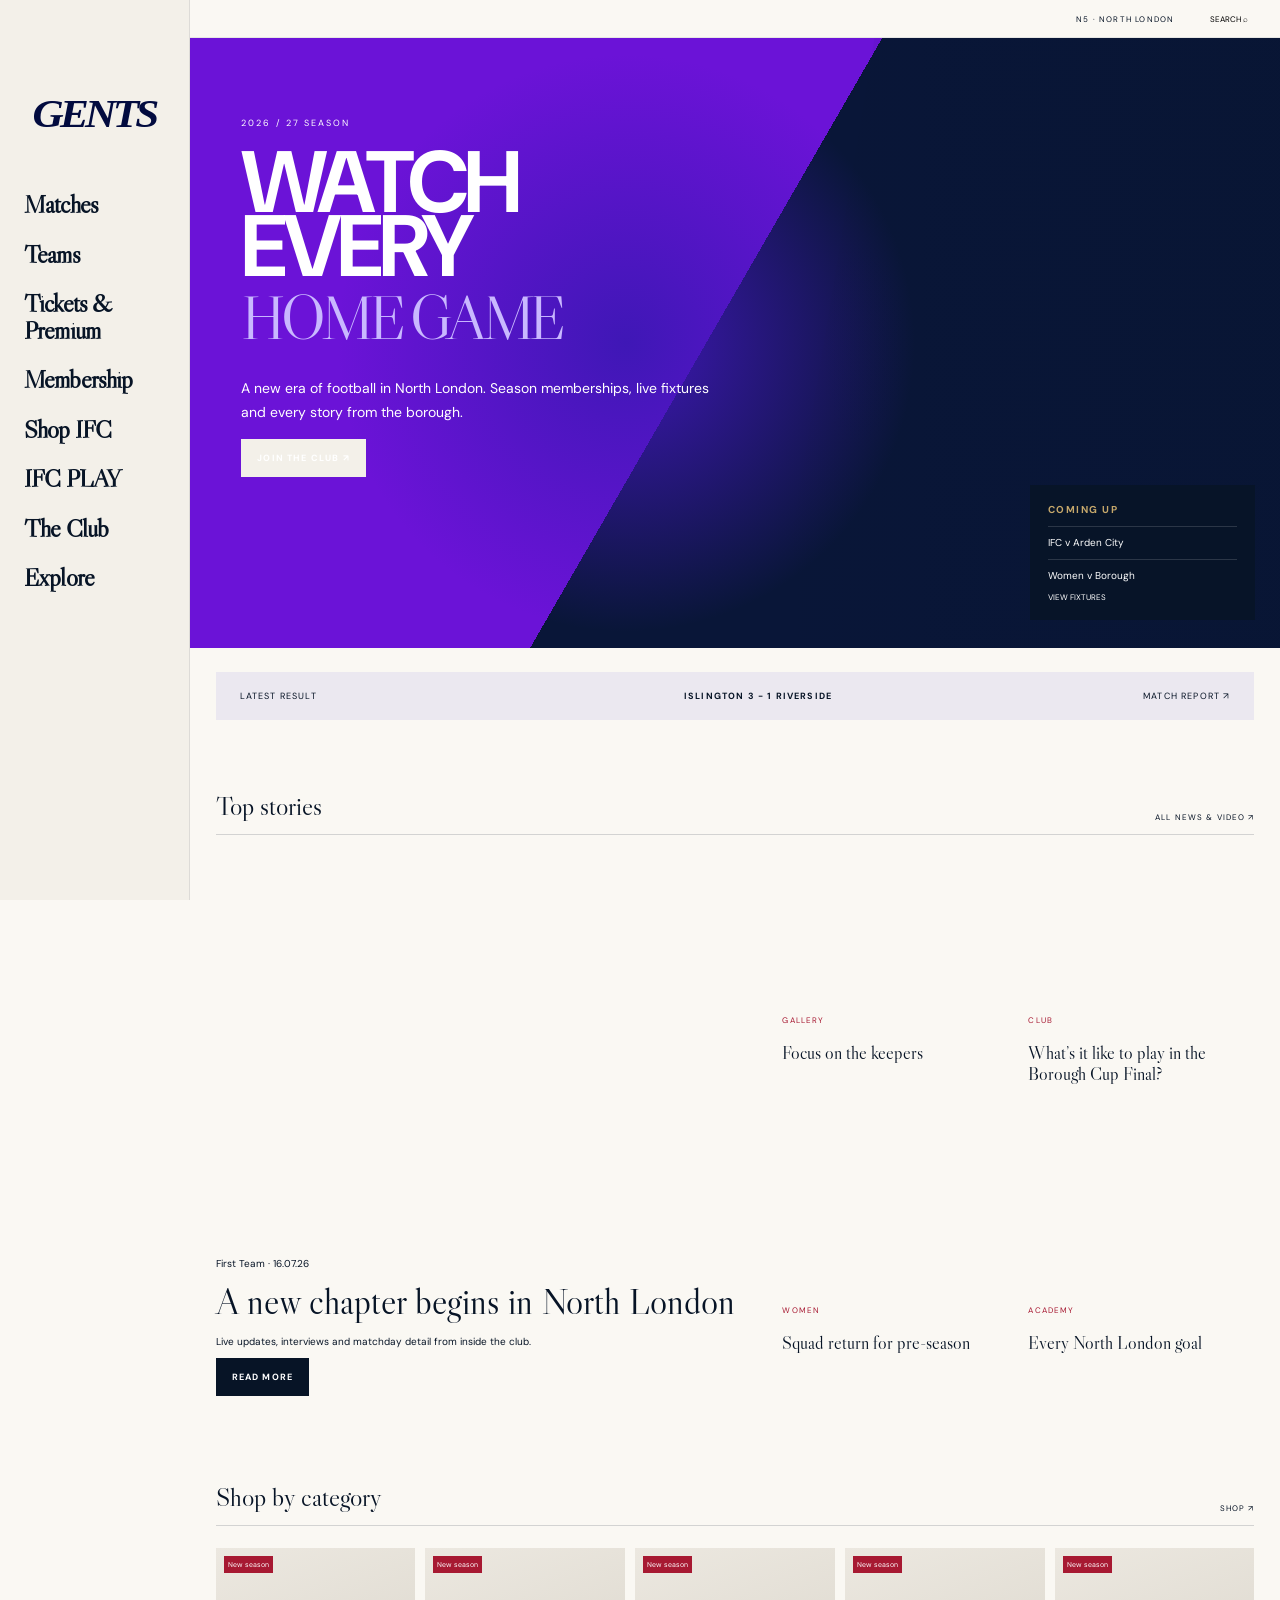
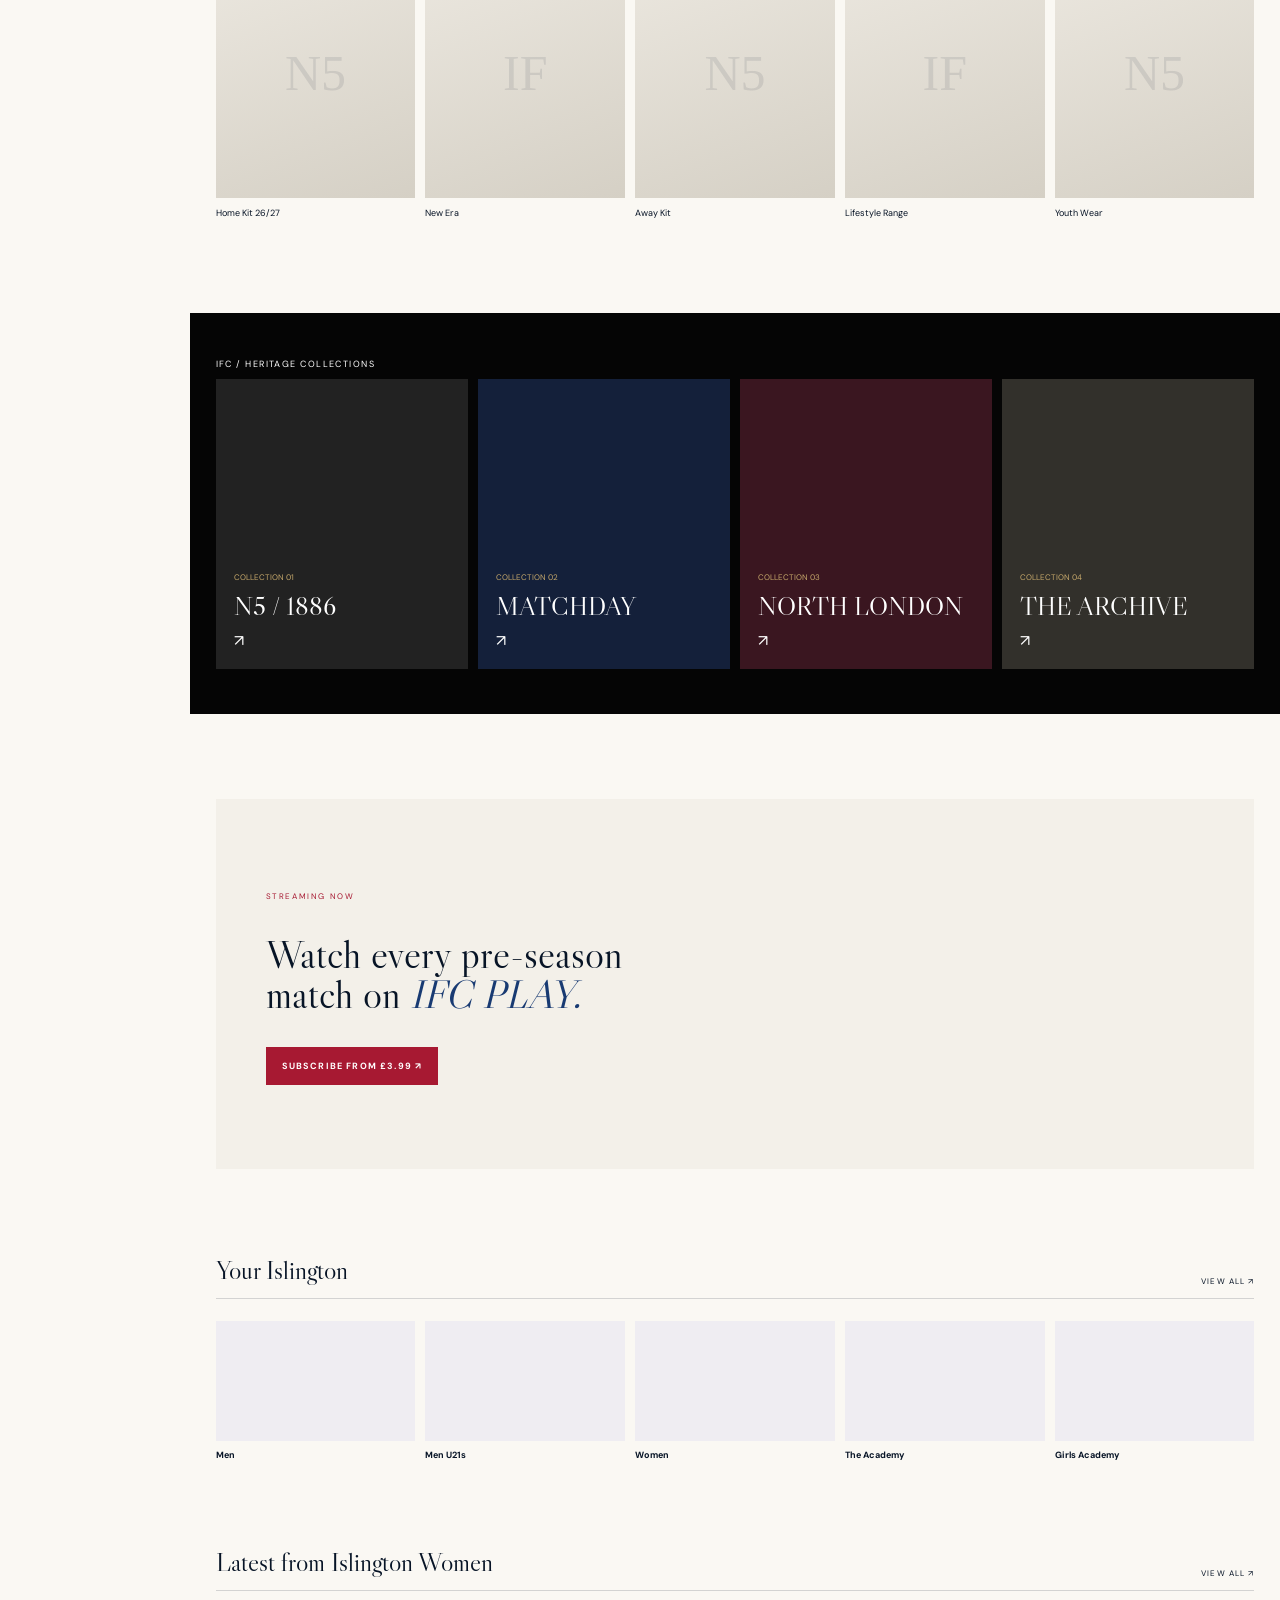
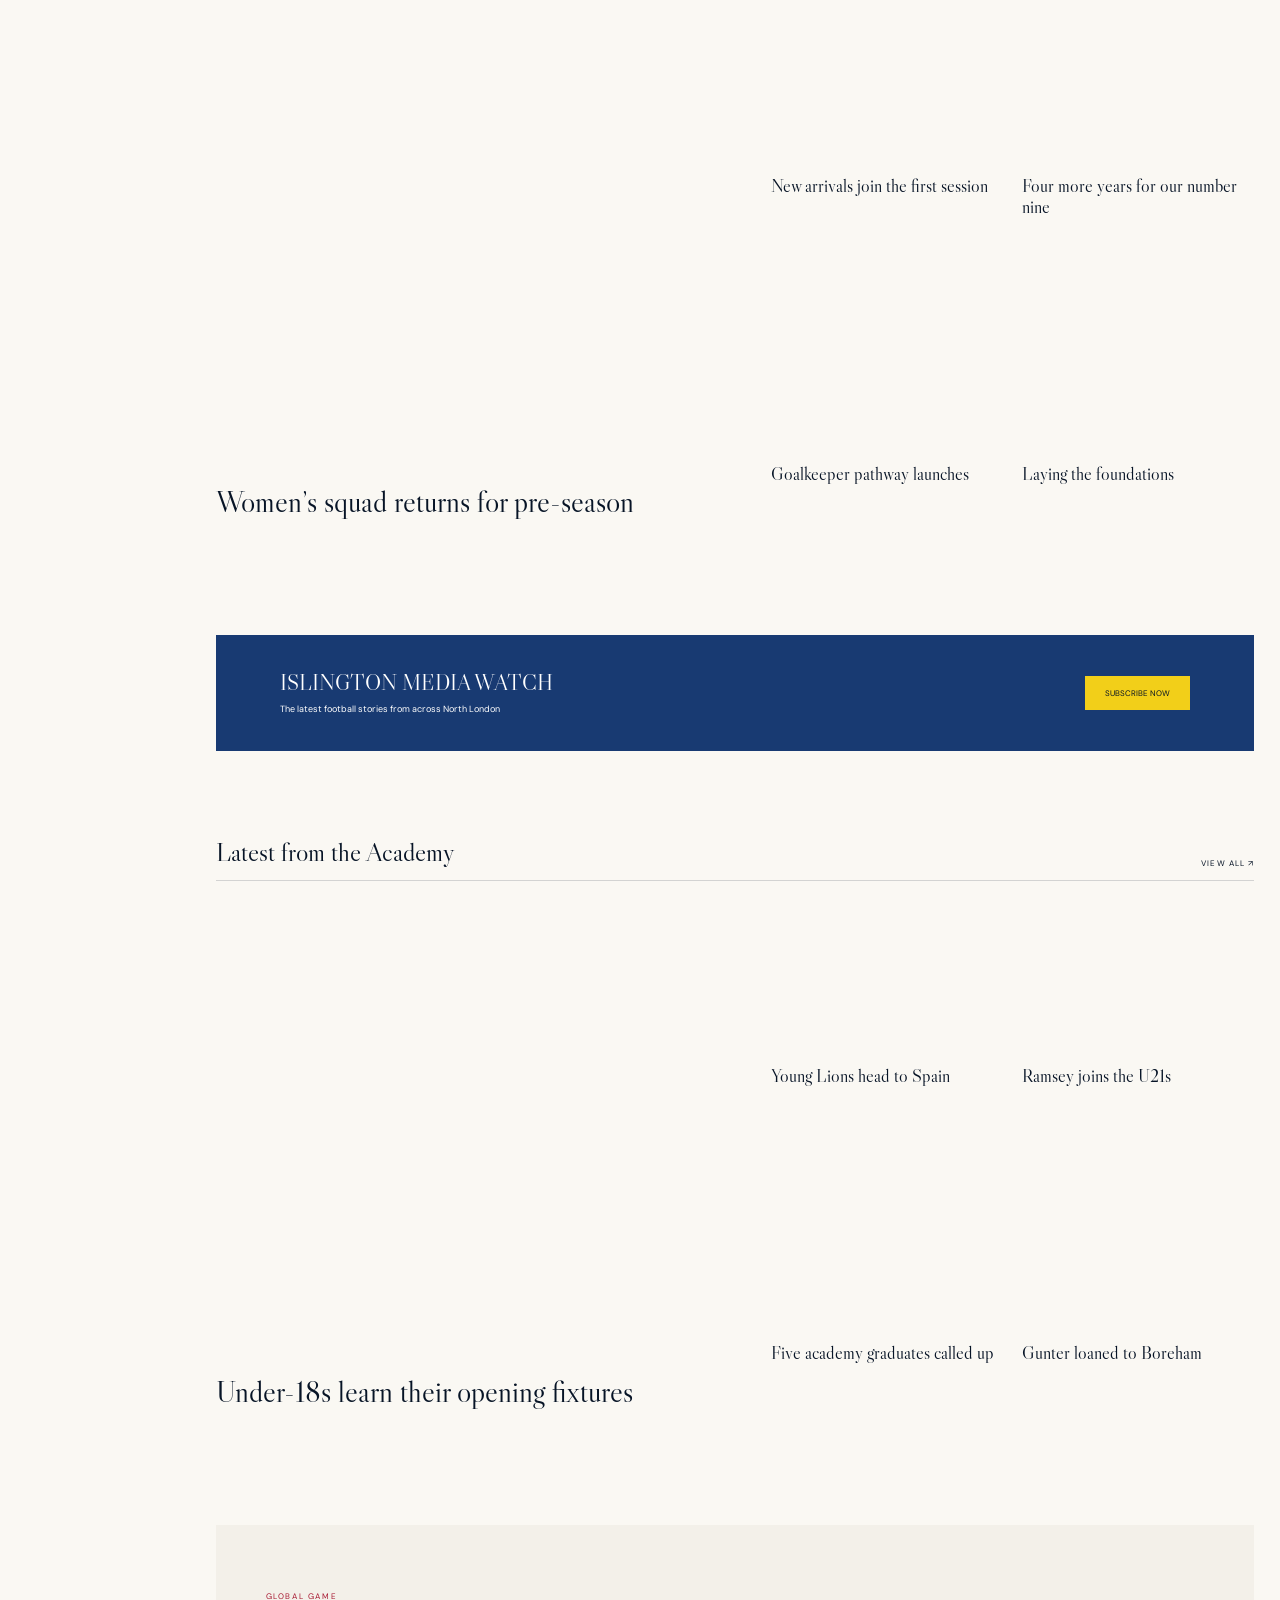
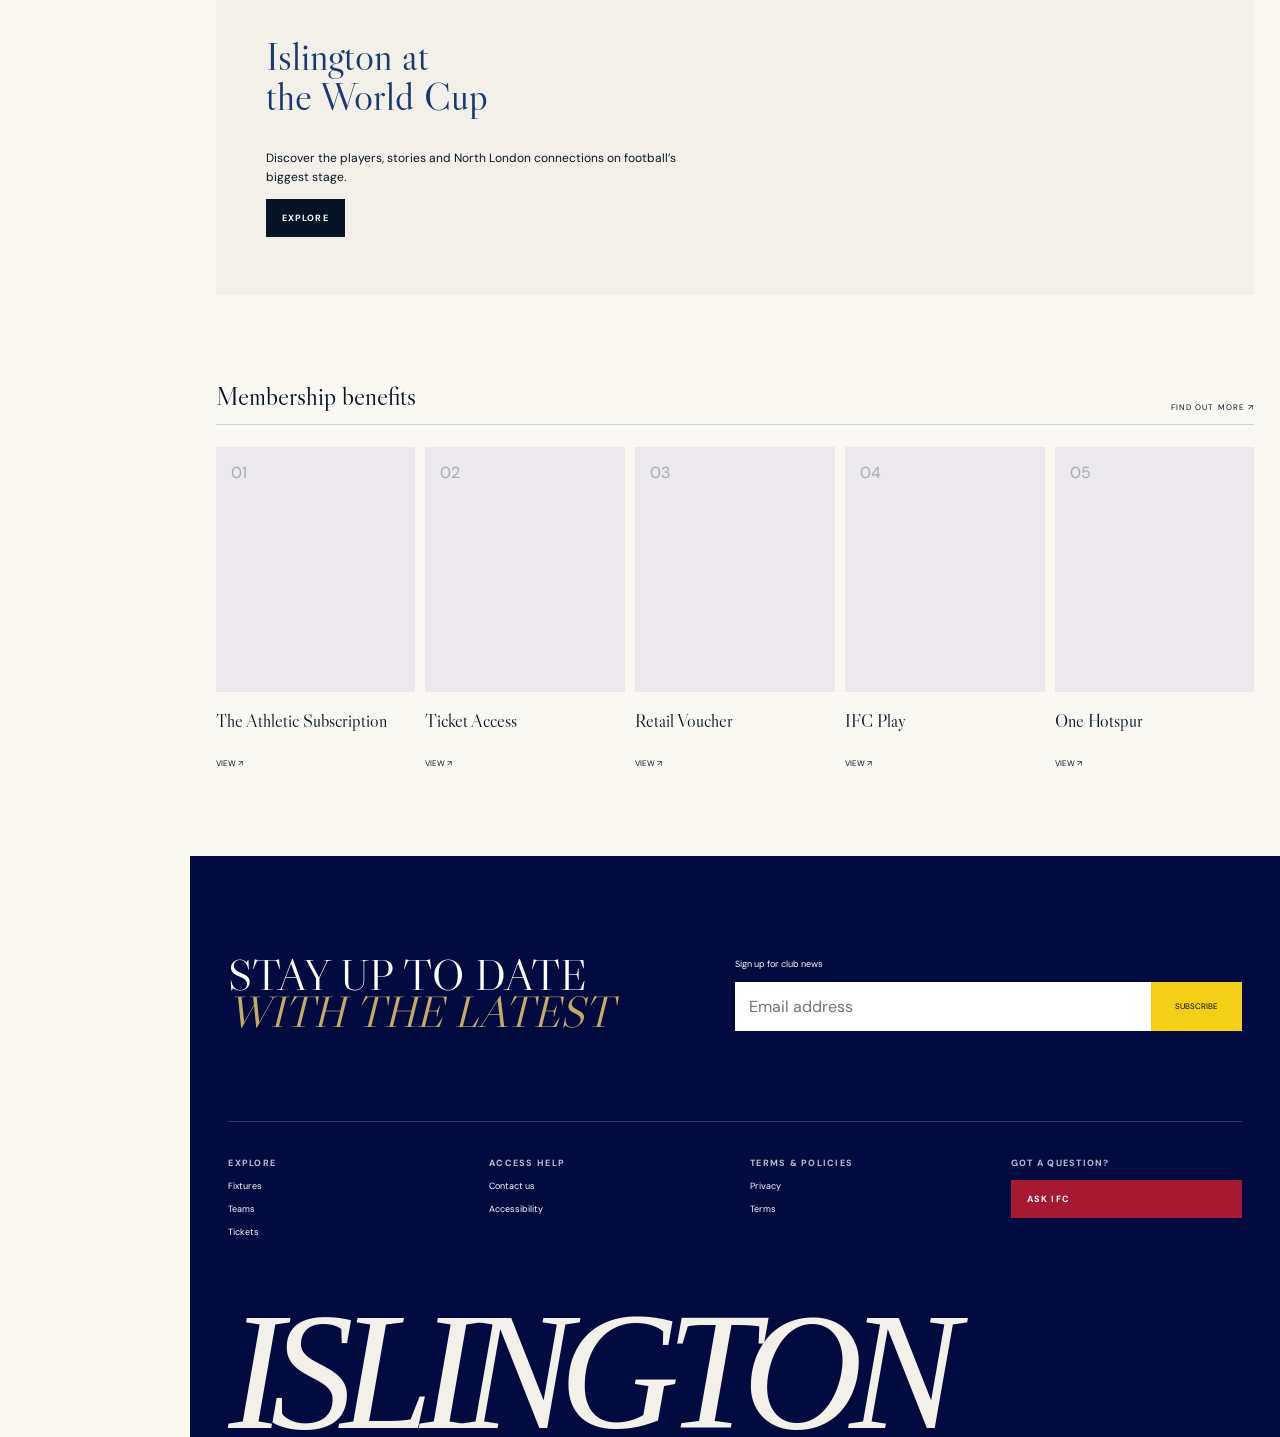
==== index.html @ 1548cc9d "Adjust sidebar nav spacing and alignment" ====
<!doctype html>
<html lang="en">
<head>
  <meta charset="utf-8" />
  <meta name="viewport" content="width=device-width, initial-scale=1" />
  <title>GENTS | Islington FC</title>
  <meta name="description" content="A modern heritage football portal for Islington FC." />
  <meta property="og:title" content="GENTS | Islington FC" />
  <meta property="og:description" content="Modern heritage football portal for North London." />
  <meta property="og:image" content="https://islington-modern-heritage.rayk.chatgpt.site/og.png" />
  <link rel="icon" href="https://islington-modern-heritage.rayk.chatgpt.site/islington-hat.png" />
  <link rel="preconnect" href="https://fonts.googleapis.com">
  <link rel="preconnect" href="https://fonts.gstatic.com" crossorigin>
  <link href="https://fonts.googleapis.com/css2?family=DM+Sans:wght@400;500;600;700&family=Libre+Caslon+Display&display=swap" rel="stylesheet">
  <style>
:root{--ink:#071426;--red:#A71932;--blue:#183A72;--warm:#F3F0E9;--silver:#B8C1CC;--gold:#C6A86B;--paper:#faf8f3}*{box-sizing:border-box}html{scroll-behavior:smooth}body{margin:0;background:var(--paper);color:var(--ink);font-family:"DM Sans",sans-serif}a{color:inherit;text-decoration:none}button,input{font:inherit}.button{display:inline-flex;align-items:center;justify-content:space-between;gap:22px;padding:13px 16px;text-transform:uppercase;font-size:9px;letter-spacing:.13em;font-weight:700}.button.warm{background:var(--warm)}.button.ink{background:var(--ink);color:#fff}.button.red{background:var(--red);color:#fff}.rail{position:fixed;z-index:9;inset:0 auto 0 0;width:190px;background:var(--warm);padding:96px 24px 26px;display:flex;flex-direction:column;border-right:1px solid #07142617;align-items:center}.rail-brand{display:flex;flex-direction:column;align-items:center;gap:5px;width:100%;font-size:12px;letter-spacing:.12em}.mark,.mark.small{border:0;border-radius:0;background:transparent;height:auto;display:block}.mark{width:58px}.mark.small{width:34px}.mark img{display:block;width:100%;height:auto;object-fit:contain}.rail-brand .mark{width:82px}.gents-wordmark{display:block;font-family:Georgia,"Times New Roman",serif;font-size:40px;font-style:italic;font-weight:700;line-height:.9;letter-spacing:-.085em;transform:scaleX(1.08);transform-origin:center;color:#020b3f}.rail nav{display:flex;flex-direction:column;margin-top:55px;font-family:"Libre Caslon Display",Georgia,serif;font-size:25px;font-weight:700;line-height:1.06;gap:23px;letter-spacing:-.035em;width:100%;align-items:flex-start;text-align:left}.rail nav a:hover{color:var(--red)}.site{margin-left:190px}header{height:38px;border-bottom:1px solid #07142614;display:flex;justify-content:flex-end;align-items:center;padding:0 2vw}.mobile-brand{display:none}.top-links{display:flex;gap:30px;align-items:center;font-size:8px;letter-spacing:.15em}.top-links button{border:0;background:none;text-transform:uppercase;font-size:8px}.campaign{min-height:610px;background:radial-gradient(circle at 40% 50%,#3f17b6,transparent 40%),linear-gradient(120deg,#6b13d7 0 48%,#091638 48%);color:#fff;display:grid;grid-template-columns:1.15fr 1fr;overflow:hidden}.campaign-copy{padding:70px 4vw;position:relative;z-index:2}.campaign-copy>p:first-child{font-size:9px;letter-spacing:.23em}.campaign h1{font-size:clamp(62px,6.8vw,112px);line-height:.73;letter-spacing:-.06em;margin:22px 0}.campaign h1 em{font:400 .7em "Libre Caslon Display",serif;color:#c9b8ff}.campaign .lead{max-width:580px;font-size:14px;line-height:1.7}.campaign-image{position:relative;background:linear-gradient(90deg,transparent,#07142630),url('https://images.unsplash.com/photo-1570498839593-e565b39455fc?auto=format&fit=crop&w=1200&q=88') center/cover;clip-path:polygon(20% 0,100% 0,100% 100%,0 100%)}.upnext{position:absolute;right:25px;bottom:28px;width:225px;background:#071426df;padding:18px;display:flex;flex-direction:column;gap:10px;font-size:10px}.upnext b{text-transform:uppercase;color:var(--gold);letter-spacing:.15em}.upnext span{border-top:1px solid #ffffff25;padding-top:9px}.upnext a{text-transform:uppercase;font-size:8px}.score-strip{margin:24px 2vw 70px;background:#ebe8f0;display:grid;grid-template-columns:1fr 2fr 1fr;align-items:center;padding:18px 24px;text-transform:uppercase;font-size:9px;letter-spacing:.13em}.score-strip>div{display:flex;align-items:center;gap:12px;justify-content:center}.score-strip>a{text-align:right}.content-block{padding:0 2vw 85px}.section-title{display:flex;justify-content:space-between;align-items:end;border-bottom:1px solid #07142629;margin-bottom:22px}.section-title h2{font:400 26px "Libre Caslon Display",serif;margin:0;padding-bottom:12px}.section-title a{text-transform:uppercase;font-size:8px;letter-spacing:.14em;padding-bottom:12px}.news-grid{display:grid;grid-template-columns:1.15fr 1fr;gap:24px}.thumb{background:#efedf2;min-height:150px;display:grid;place-items:center;color:#c6c4cb;overflow:hidden}.thumb .mark{width:48px;opacity:.25}.thumb.stadium{background:url('https://images.unsplash.com/photo-1575361204480-aadea25e6e68?auto=format&fit=crop&w=1100&q=80') center/cover;min-height:390px}.thumb.keeper{background:url('https://images.unsplash.com/photo-1551958219-acbc608c6377?auto=format&fit=crop&w=600&q=80') center/cover}.thumb.city{background:url('https://images.unsplash.com/photo-1513635269975-59663e0ac1ad?auto=format&fit=crop&w=700&q=80') center/cover}.thumb.women{background:url('https://images.unsplash.com/photo-1600679472829-3044539ce8ed?auto=format&fit=crop&w=900&q=80') center/cover}.thumb.academy{background:url('https://images.unsplash.com/photo-1598880940080-ff9a29891b85?auto=format&fit=crop&w=700&q=80') center/cover}.lead-story>p{font-size:10px}.lead-story h3{font:36px/1.02 "Libre Caslon Display",serif;margin:14px 0}.news-minis{display:grid;grid-template-columns:1fr 1fr;gap:20px}.news-minis article p{font-size:8px;text-transform:uppercase;color:var(--red);letter-spacing:.14em}.news-minis h3,.editorial-minis h3{font:18px/1.18 "Libre Caslon Display",serif}.product-row,.team-row,.benefit-row{display:grid;grid-template-columns:repeat(5,1fr);gap:10px}.product{height:250px;background:linear-gradient(160deg,#ece8e0,#d5d0c5);position:relative;display:grid;place-items:center}.product span{position:absolute;top:8px;left:8px;background:var(--red);color:#fff;padding:4px;font-size:7px}.product b{font:50px Georgia;color:#07142618}.product-row p,.team-row b{font-size:9px}.collections{background:#050505;color:#fff;padding:36px 2vw 45px;margin-bottom:85px}.collections>p{font-size:9px;letter-spacing:.16em}.collections>div{display:grid;grid-template-columns:repeat(4,1fr);gap:10px}.collection{height:290px;background:#222;padding:18px;display:flex;flex-direction:column;justify-content:flex-end}.collection span{font-size:8px;color:var(--gold);text-transform:uppercase}.collection b{font:26px "Libre Caslon Display";margin:8px 0}.c1{background:#14203a}.c2{background:#3a1620}.c3{background:#32302b}.play-banner,.world-cup{margin:0 2vw 85px;min-height:370px;background:var(--warm);display:grid;grid-template-columns:1fr 1.2fr;align-items:center}.play-banner>div,.world-cup>div{padding:50px}.play-banner h2,.world-cup h2{font:40px/1 "Libre Caslon Display"}.play-banner em,.world-cup h2{color:var(--blue)}.play-banner>div>p,.world-cup>div>p:first-child{font-size:8px;letter-spacing:.2em;color:var(--red)}.play-banner>.thumb,.world-cup>.thumb{height:100%}.thumb.watch{background:url('https://images.unsplash.com/photo-1522778119026-d647f0596c20?auto=format&fit=crop&w=1000&q=82') center/cover}.team-row .thumb{height:120px;min-height:0}.team-row b{display:block;margin-top:8px}.editorial-grid{display:grid;grid-template-columns:1.1fr 1fr;gap:24px}.editorial-lead .thumb{height:440px}.editorial-lead h3{font:30px "Libre Caslon Display"}.editorial-minis{display:grid;grid-template-columns:1fr 1fr;gap:18px}.editorial-minis .thumb{height:145px;min-height:0}.media-watch{margin:0 2vw 85px;padding:34px 5vw;background:var(--blue);color:#fff;display:flex;justify-content:space-between;align-items:center}.media-watch p{font:22px "Libre Caslon Display";margin:0}.media-watch span{font-size:9px}.media-watch a{background:#f2cf19;color:var(--ink);padding:12px 20px;text-transform:uppercase;font-size:8px}.thumb.world{background:url('https://images.unsplash.com/photo-1526232761682-d26e03ac148e?auto=format&fit=crop&w=1000&q=82') center/cover}.world-cup{grid-template-columns:1fr 1fr}.world-cup>div>p{max-width:450px;font-size:12px;line-height:1.6}.benefit-row article>div{height:245px;background:#ebe8ee;display:flex;justify-content:space-between;padding:15px;color:#aaa}.benefit-row h3{font:18px "Libre Caslon Display"}.benefit-row a{font-size:8px;text-transform:uppercase}footer{background:#020b3f;color:#fff;padding:100px 3vw 0;overflow:hidden}.newsletter{display:grid;grid-template-columns:1fr 1fr;align-items:end}.newsletter h2{font:44px/.85 "Libre Caslon Display";margin:0}.newsletter h2 em{color:var(--gold)}form label{display:block;font-size:9px;margin-bottom:12px}form>div{display:flex}input{flex:1;padding:14px;border:0}form button{background:#f3cf17;border:0;padding:0 24px;text-transform:uppercase;font-size:8px}.footer-grid{display:grid;grid-template-columns:repeat(4,1fr);gap:30px;margin-top:90px;border-top:1px solid #ffffff30;padding-top:35px}.footer-grid>div{display:flex;flex-direction:column;gap:11px;font-size:9px}.footer-grid b{text-transform:uppercase;color:var(--silver);letter-spacing:.14em}.footer-word{font:italic 13vw/.78 Georgia;margin-top:70px;letter-spacing:-.08em;color:var(--warm);white-space:nowrap}@media(max-width:1000px){.rail{width:145px;padding:96px 16px 20px}.site{margin-left:145px}.campaign{grid-template-columns:1fr}.campaign-image{min-height:340px;clip-path:none}.news-grid,.editorial-grid{grid-template-columns:1fr}.product-row,.benefit-row{grid-template-columns:repeat(3,1fr)}.collections>div{grid-template-columns:1fr 1fr}.team-row{grid-template-columns:repeat(3,1fr)}}@media(max-width:700px){.rail{display:none}.site{margin-left:0}header{height:58px;justify-content:space-between;padding:0 18px}.mobile-brand{display:flex;align-items:center;gap:9px;font-size:11px;text-transform:uppercase;letter-spacing:.12em}.top-links span{display:none}.campaign{min-height:0}.campaign-copy{padding:55px 22px}.campaign h1{font-size:54px}.campaign-image{min-height:330px}.score-strip{grid-template-columns:1fr;text-align:center;gap:12px;margin-bottom:55px}.score-strip>a{text-align:center}.content-block{padding:0 18px 65px}.news-minis{grid-template-columns:1fr 1fr}.product-row,.benefit-row{display:flex;overflow-x:auto}.product-row>a,.benefit-row article{min-width:210px}.collections{padding:30px 18px}.collections>div{grid-template-columns:1fr}.collection{height:180px}.play-banner,.world-cup{margin:0 18px 65px;grid-template-columns:1fr}.play-banner>div,.world-cup>div{padding:35px 24px}.play-banner>.thumb,.world-cup>.thumb{min-height:300px}.team-row{grid-template-columns:1fr 1fr 1fr}.editorial-minis{grid-template-columns:1fr 1fr}.editorial-lead .thumb{height:300px}.media-watch{margin:0 18px 65px;gap:25px}.newsletter{grid-template-columns:1fr;gap:45px}.footer-grid{grid-template-columns:1fr 1fr}.footer-word{font-size:18vw}}
  </style>
</head>
<body>
<main>
  <aside class="rail">
    <a href="#top" class="rail-brand" aria-label="Gents - Islington FC home"><span class="gents-wordmark">GENTS</span><span class="mark"><img src="https://islington-modern-heritage.rayk.chatgpt.site/islington-hat.png" alt=""></span></a>
    <nav><a href="#fixtures">Matches</a><a href="#teams">Teams</a><a href="#tickets">Tickets &amp; Premium</a><a href="#membership">Membership</a><a href="#shop">Shop IFC</a><a href="#play">IFC PLAY</a><a href="#club">The Club</a><a href="#latest">Explore</a></nav>
  </aside>
  <div class="site">
    <header id="top"><a href="#top" class="mobile-brand"><span class="mark small"><img src="https://islington-modern-heritage.rayk.chatgpt.site/islington-hat.png" alt=""></span> Islington FC</a><div class="top-links"><span>N5 · NORTH LONDON</span><button aria-label="Search">Search ⌕</button></div></header>
    <section class="campaign"><div class="campaign-copy"><p>2026 / 27 SEASON</p><h1>WATCH EVERY<br><em>HOME GAME</em></h1><p class="lead">A new era of football in North London. Season memberships, live fixtures and every story from the borough.</p><a class="button warm" href="#membership">Join the club ↗</a></div><div class="campaign-image"><div class="upnext"><b>Coming up</b><span>IFC v Arden City</span><span>Women v Borough</span><a href="#fixtures">View fixtures</a></div></div></section>
    <div class="score-strip" id="fixtures"><span>Latest result</span><div><span class="mark small"><img src="https://islington-modern-heritage.rayk.chatgpt.site/islington-hat.png" alt=""></span><b>ISLINGTON 3 - 1 RIVERSIDE</b></div><a href="#report">Match report ↗</a></div>
    <section class="content-block" id="latest"><div class="section-title"><h2>Top stories</h2><a href="#all">All news &amp; video ↗</a></div><div class="news-grid"><article class="lead-story"><div class="thumb stadium"></div><p>First Team · 16.07.26</p><h3>A new chapter begins in North London</h3><p>Live updates, interviews and matchday detail from inside the club.</p><a class="button ink" href="#read">Read more</a></article><div class="news-minis"><article><div class="thumb keeper"></div><p>Gallery</p><h3>Focus on the keepers</h3></article><article><div class="thumb city"></div><p>Club</p><h3>What’s it like to play in the Borough Cup Final?</h3></article><article><div class="thumb women"></div><p>Women</p><h3>Squad return for pre-season</h3></article><article><div class="thumb academy"></div><p>Academy</p><h3>Every North London goal</h3></article></div></div></section>
    <section class="content-block shop" id="shop"><div class="section-title"><h2>Shop by category</h2><a href="#shop">Shop ↗</a></div><div class="product-row"><a href="#product"><div class="product"><span>New season</span><b>N5</b></div><p>Home Kit 26/27</p></a><a href="#product"><div class="product"><span>New season</span><b>IF</b></div><p>New Era</p></a><a href="#product"><div class="product"><span>New season</span><b>N5</b></div><p>Away Kit</p></a><a href="#product"><div class="product"><span>New season</span><b>IF</b></div><p>Lifestyle Range</p></a><a href="#product"><div class="product"><span>New season</span><b>N5</b></div><p>Youth Wear</p></a></div></section>
    <section class="collections"><p>IFC / HERITAGE COLLECTIONS</p><div><a href="#collection" class="collection c0"><span>Collection 01</span><b>N5 / 1886</b>↗</a><a href="#collection" class="collection c1"><span>Collection 02</span><b>MATCHDAY</b>↗</a><a href="#collection" class="collection c2"><span>Collection 03</span><b>NORTH LONDON</b>↗</a><a href="#collection" class="collection c3"><span>Collection 04</span><b>THE ARCHIVE</b>↗</a></div></section>
    <section class="play-banner" id="play"><div><p>STREAMING NOW</p><h2>Watch every pre-season<br>match on <em>IFC PLAY.</em></h2><a class="button red" href="#watch">Subscribe from £3.99 ↗</a></div><div class="thumb watch"></div></section>
    <section class="content-block" id="teams"><div class="section-title"><h2>Your Islington</h2><a href="#all">View all ↗</a></div><div class="team-row"><a href="#team"><div class="thumb"></div><b>Men</b></a><a href="#team"><div class="thumb"></div><b>Men U21s</b></a><a href="#team"><div class="thumb"></div><b>Women</b></a><a href="#team"><div class="thumb"></div><b>The Academy</b></a><a href="#team"><div class="thumb"></div><b>Girls Academy</b></a></div></section>
    <section class="content-block split-news"><div class="section-title"><h2>Latest from Islington Women</h2><a href="#all">View all ↗</a></div><div class="editorial-grid"><article class="editorial-lead"><div class="thumb women"></div><h3>Women’s squad returns for pre-season</h3></article><div class="editorial-minis"><article><div class="thumb city"></div><h3>New arrivals join the first session</h3></article><article><div class="thumb academy"></div><h3>Four more years for our number nine</h3></article><article><div class="thumb city"></div><h3>Goalkeeper pathway launches</h3></article><article><div class="thumb academy"></div><h3>Laying the foundations</h3></article></div></div></section>
    <section class="media-watch"><div><p>ISLINGTON MEDIA WATCH</p><span>The latest football stories from across North London</span></div><a href="#subscribe">Subscribe now</a></section>
    <section class="content-block split-news"><div class="section-title"><h2>Latest from the Academy</h2><a href="#all">View all ↗</a></div><div class="editorial-grid"><article class="editorial-lead"><div class="thumb academy"></div><h3>Under-18s learn their opening fixtures</h3></article><div class="editorial-minis"><article><div class="thumb keeper"></div><h3>Young Lions head to Spain</h3></article><article><div class="thumb stadium"></div><h3>Ramsey joins the U21s</h3></article><article><div class="thumb keeper"></div><h3>Five academy graduates called up</h3></article><article><div class="thumb stadium"></div><h3>Gunter loaned to Boreham</h3></article></div></div></section>
    <section class="world-cup"><div><p>GLOBAL GAME</p><h2>Islington at<br>the World Cup</h2><p>Discover the players, stories and North London connections on football’s biggest stage.</p><a class="button ink" href="#explore">Explore</a></div><div class="thumb world"></div></section>
    <section class="content-block benefits" id="membership"><div class="section-title"><h2>Membership benefits</h2><a href="#more">Find out more ↗</a></div><div class="benefit-row"><article><div><span>01</span><span class="mark small"><img src="https://islington-modern-heritage.rayk.chatgpt.site/islington-hat.png" alt=""></span></div><h3>The Athletic Subscription</h3><a href="#view">View ↗</a></article><article><div><span>02</span><span class="mark small"><img src="https://islington-modern-heritage.rayk.chatgpt.site/islington-hat.png" alt=""></span></div><h3>Ticket Access</h3><a href="#view">View ↗</a></article><article><div><span>03</span><span class="mark small"><img src="https://islington-modern-heritage.rayk.chatgpt.site/islington-hat.png" alt=""></span></div><h3>Retail Voucher</h3><a href="#view">View ↗</a></article><article><div><span>04</span><span class="mark small"><img src="https://islington-modern-heritage.rayk.chatgpt.site/islington-hat.png" alt=""></span></div><h3>IFC Play</h3><a href="#view">View ↗</a></article><article><div><span>05</span><span class="mark small"><img src="https://islington-modern-heritage.rayk.chatgpt.site/islington-hat.png" alt=""></span></div><h3>One Hotspur</h3><a href="#view">View ↗</a></article></div></section>
    <footer><div class="newsletter"><h2>STAY UP TO DATE<br><em>WITH THE LATEST</em></h2><form><label for="email">Sign up for club news</label><div><input id="email" type="email" placeholder="Email address"><button>Subscribe</button></div></form></div><div class="footer-grid"><div><b>Explore</b><a href="#">Fixtures</a><a href="#">Teams</a><a href="#">Tickets</a></div><div><b>Access help</b><a href="#">Contact us</a><a href="#">Accessibility</a></div><div><b>Terms &amp; policies</b><a href="#">Privacy</a><a href="#">Terms</a></div><div><b>Got a question?</b><a class="button red" href="#help">Ask IFC</a></div></div><div class="footer-word">ISLINGTON</div></footer>
  </div>
</main>
</body>
</html>
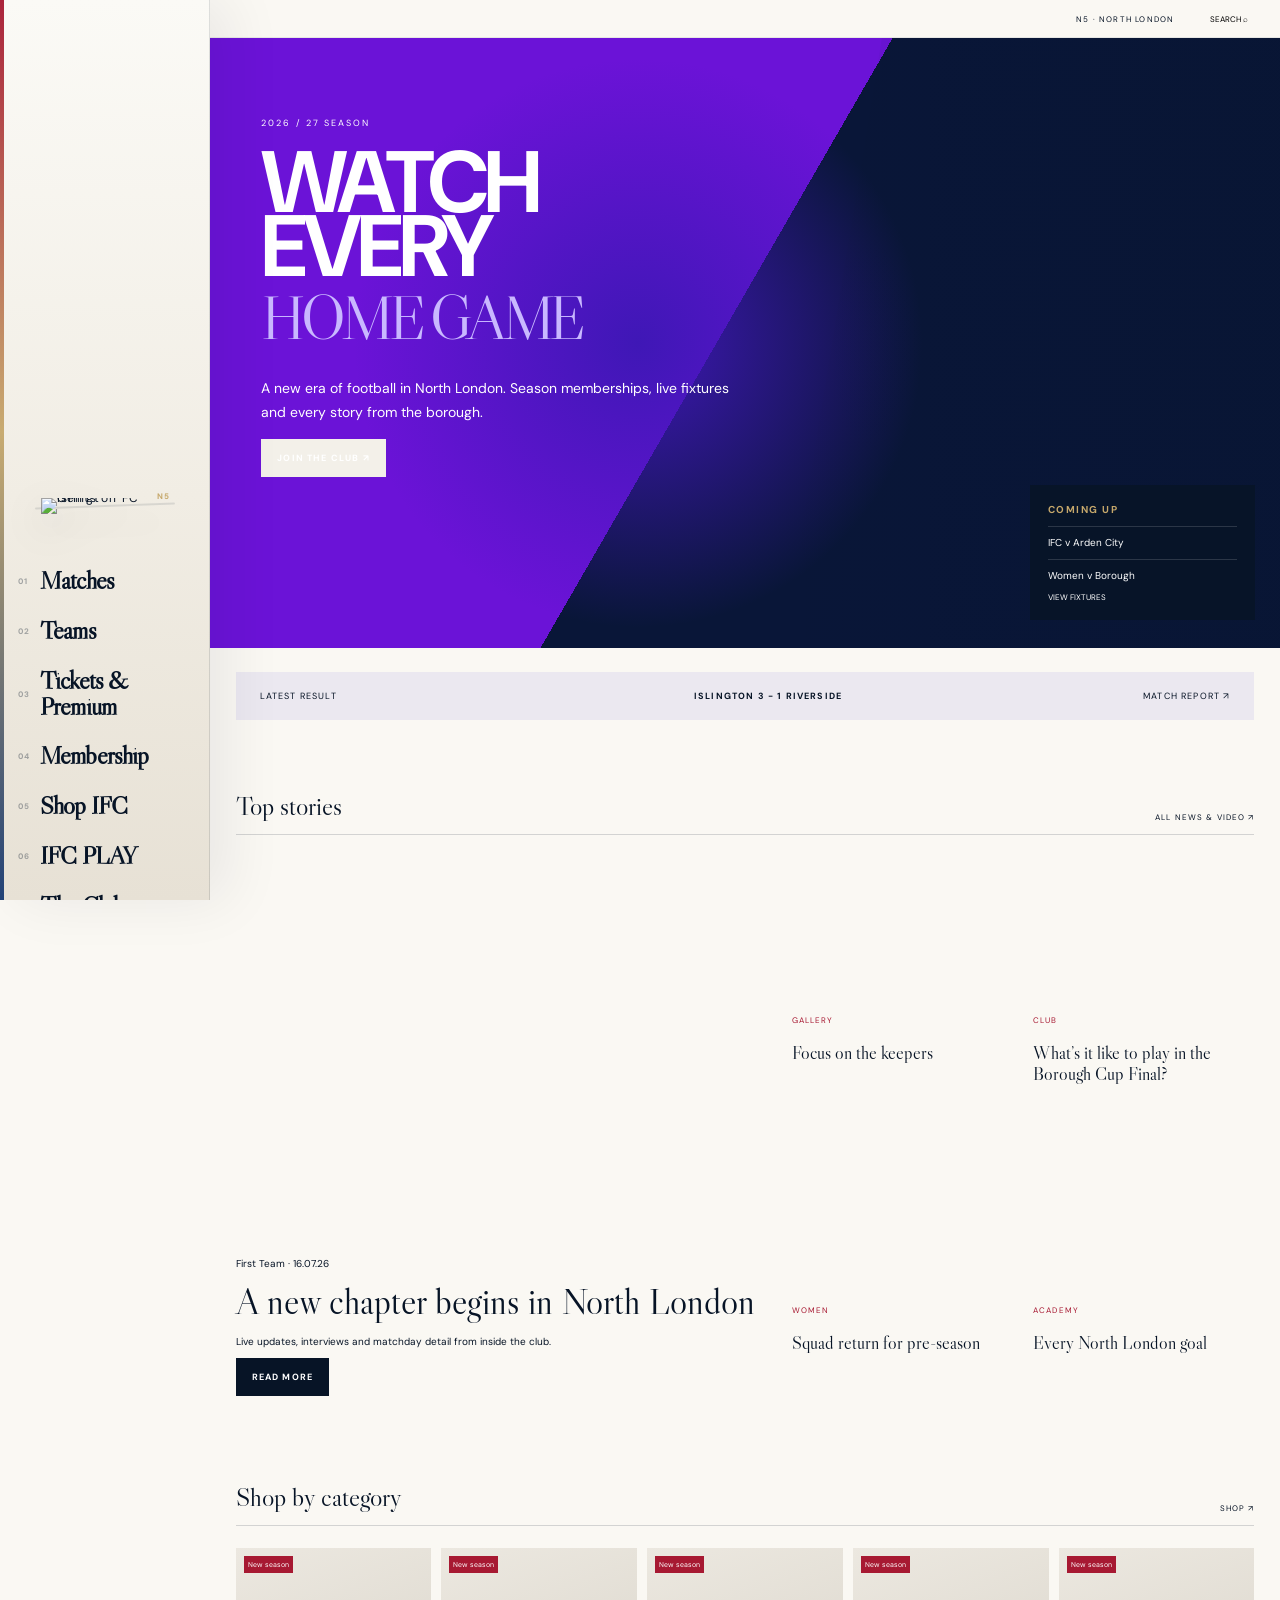
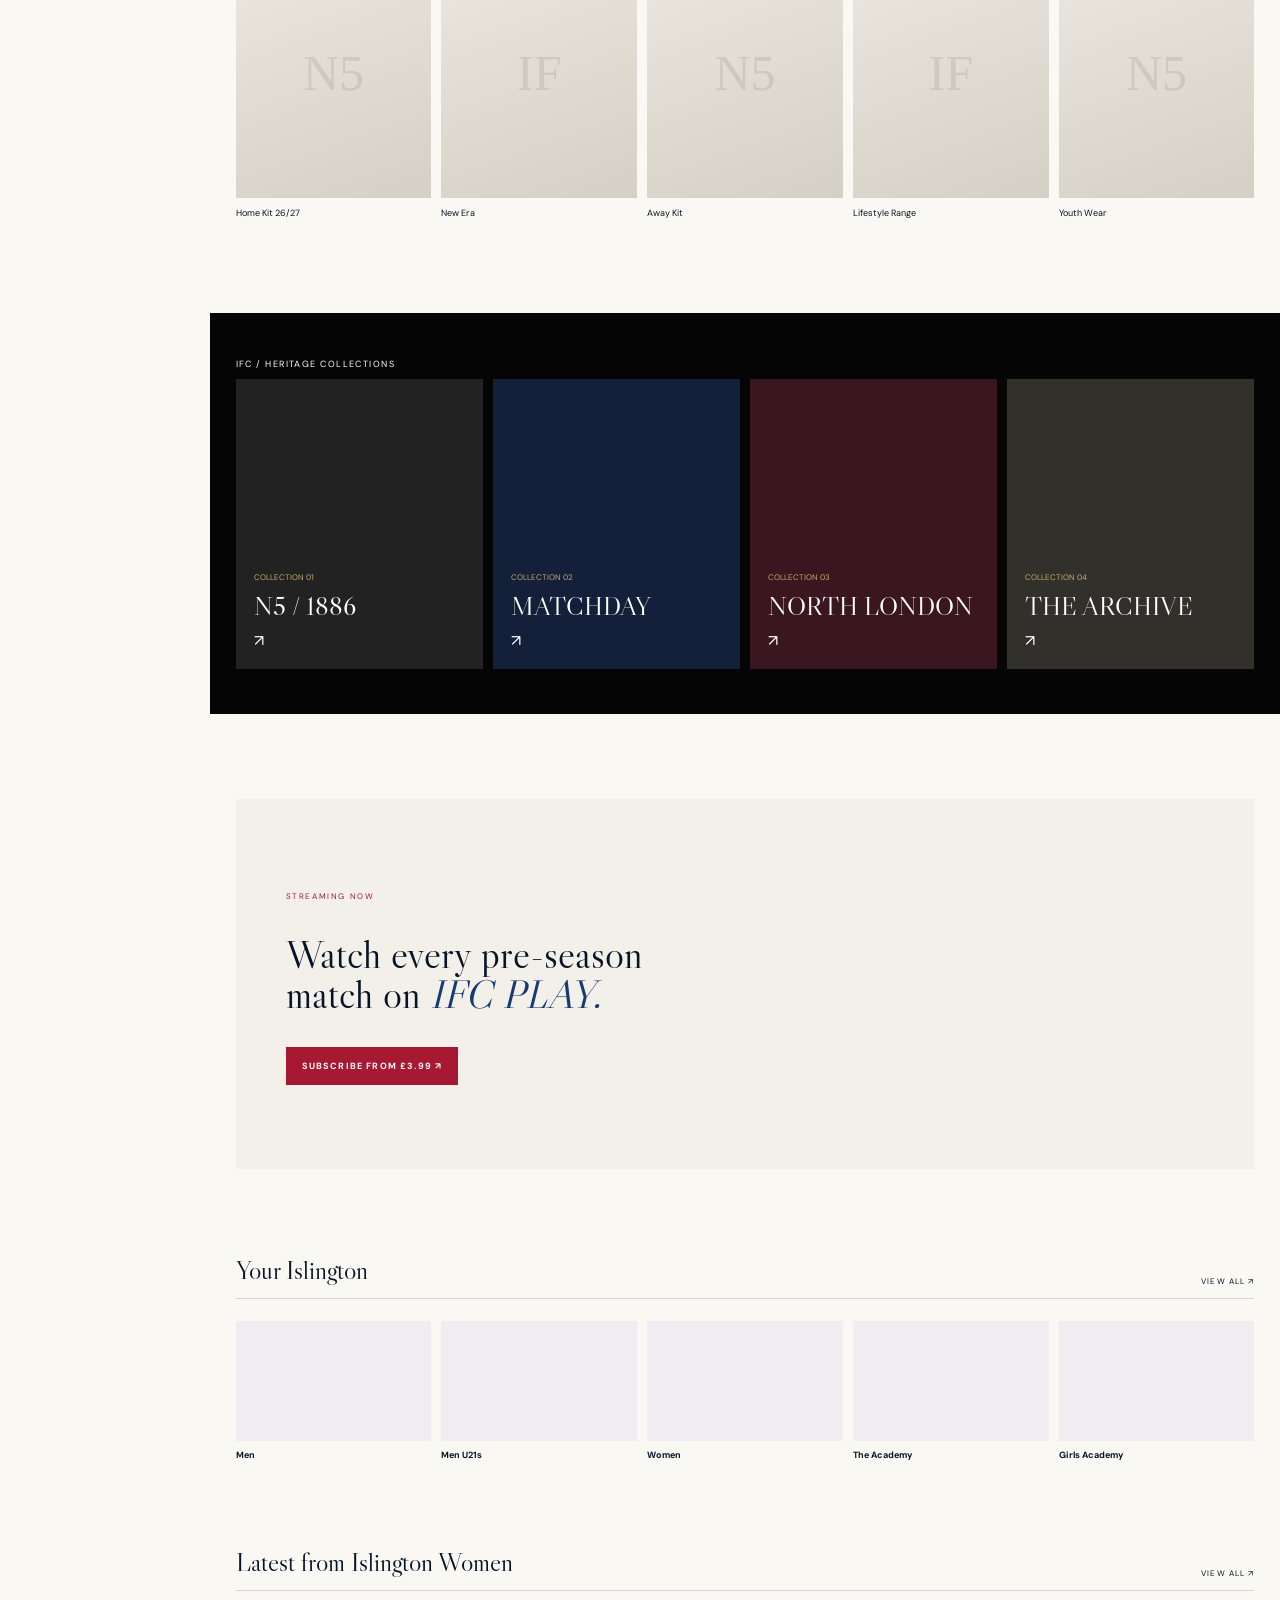
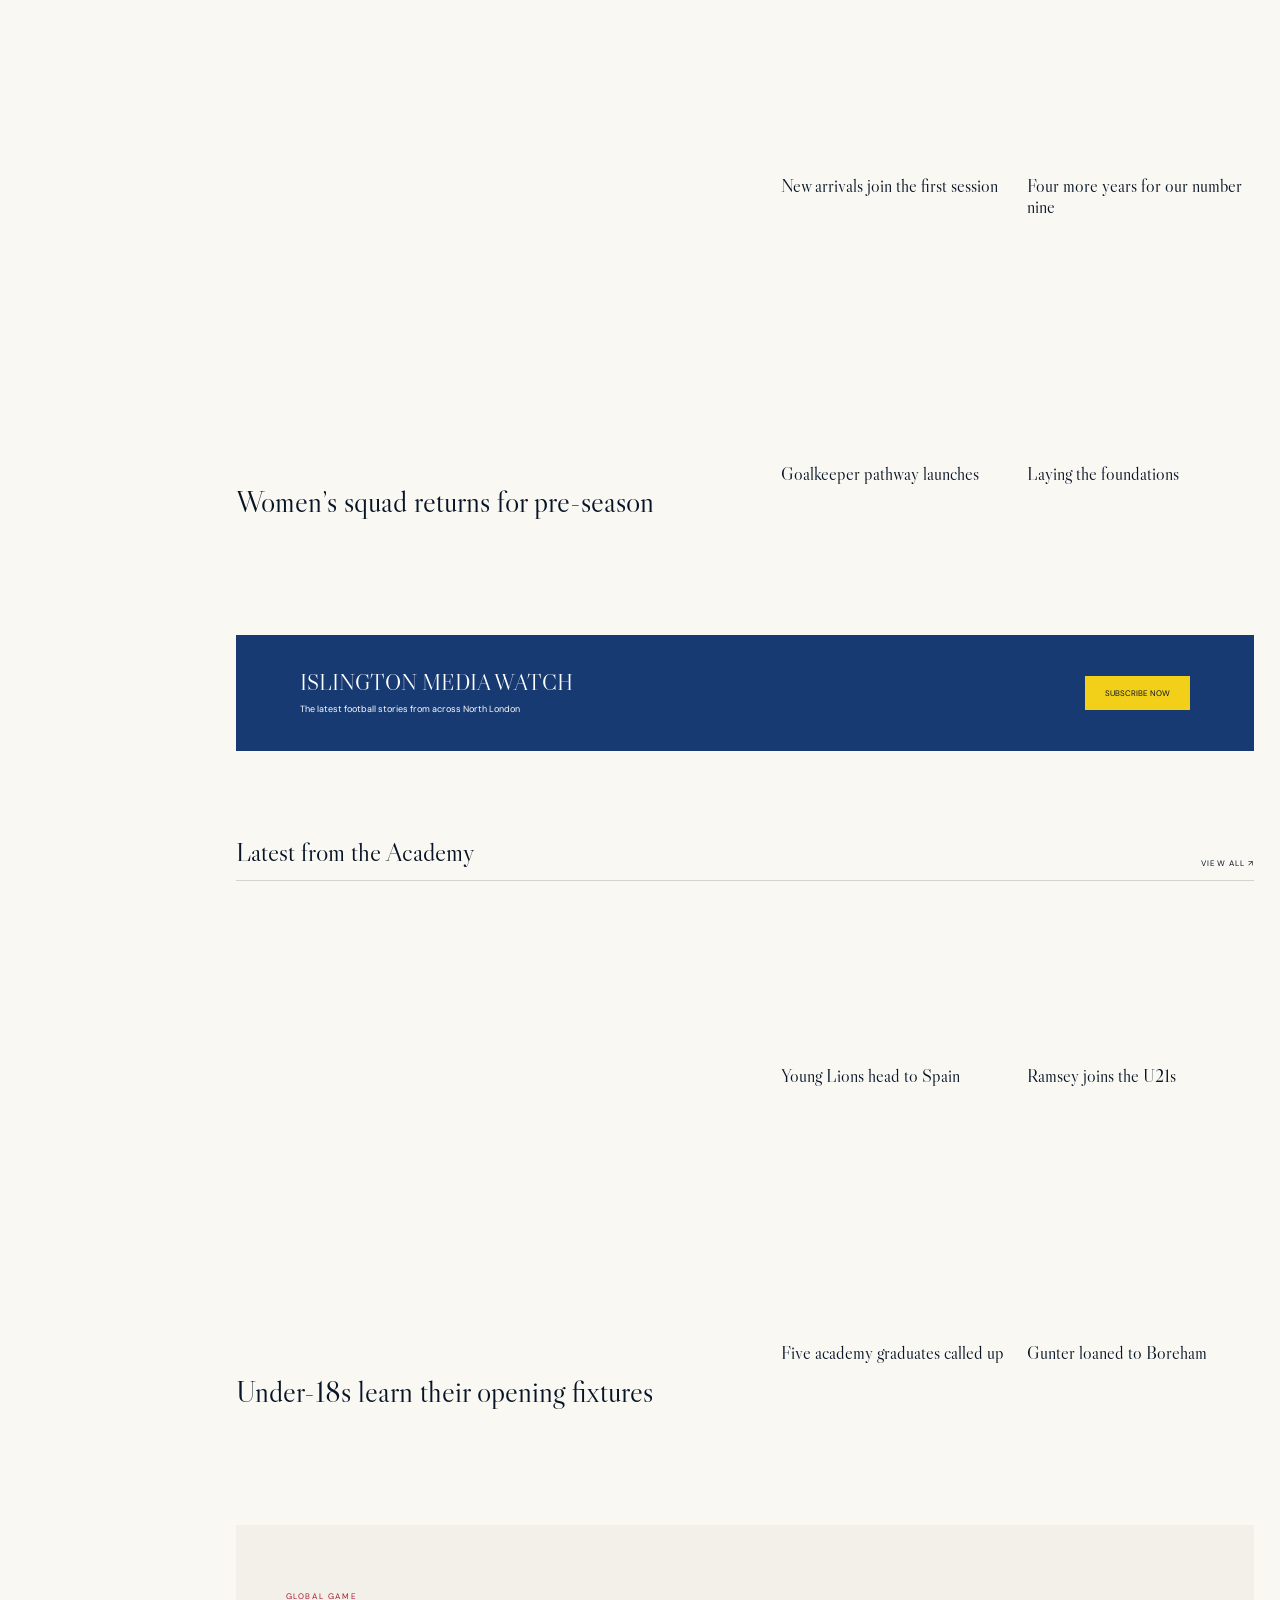
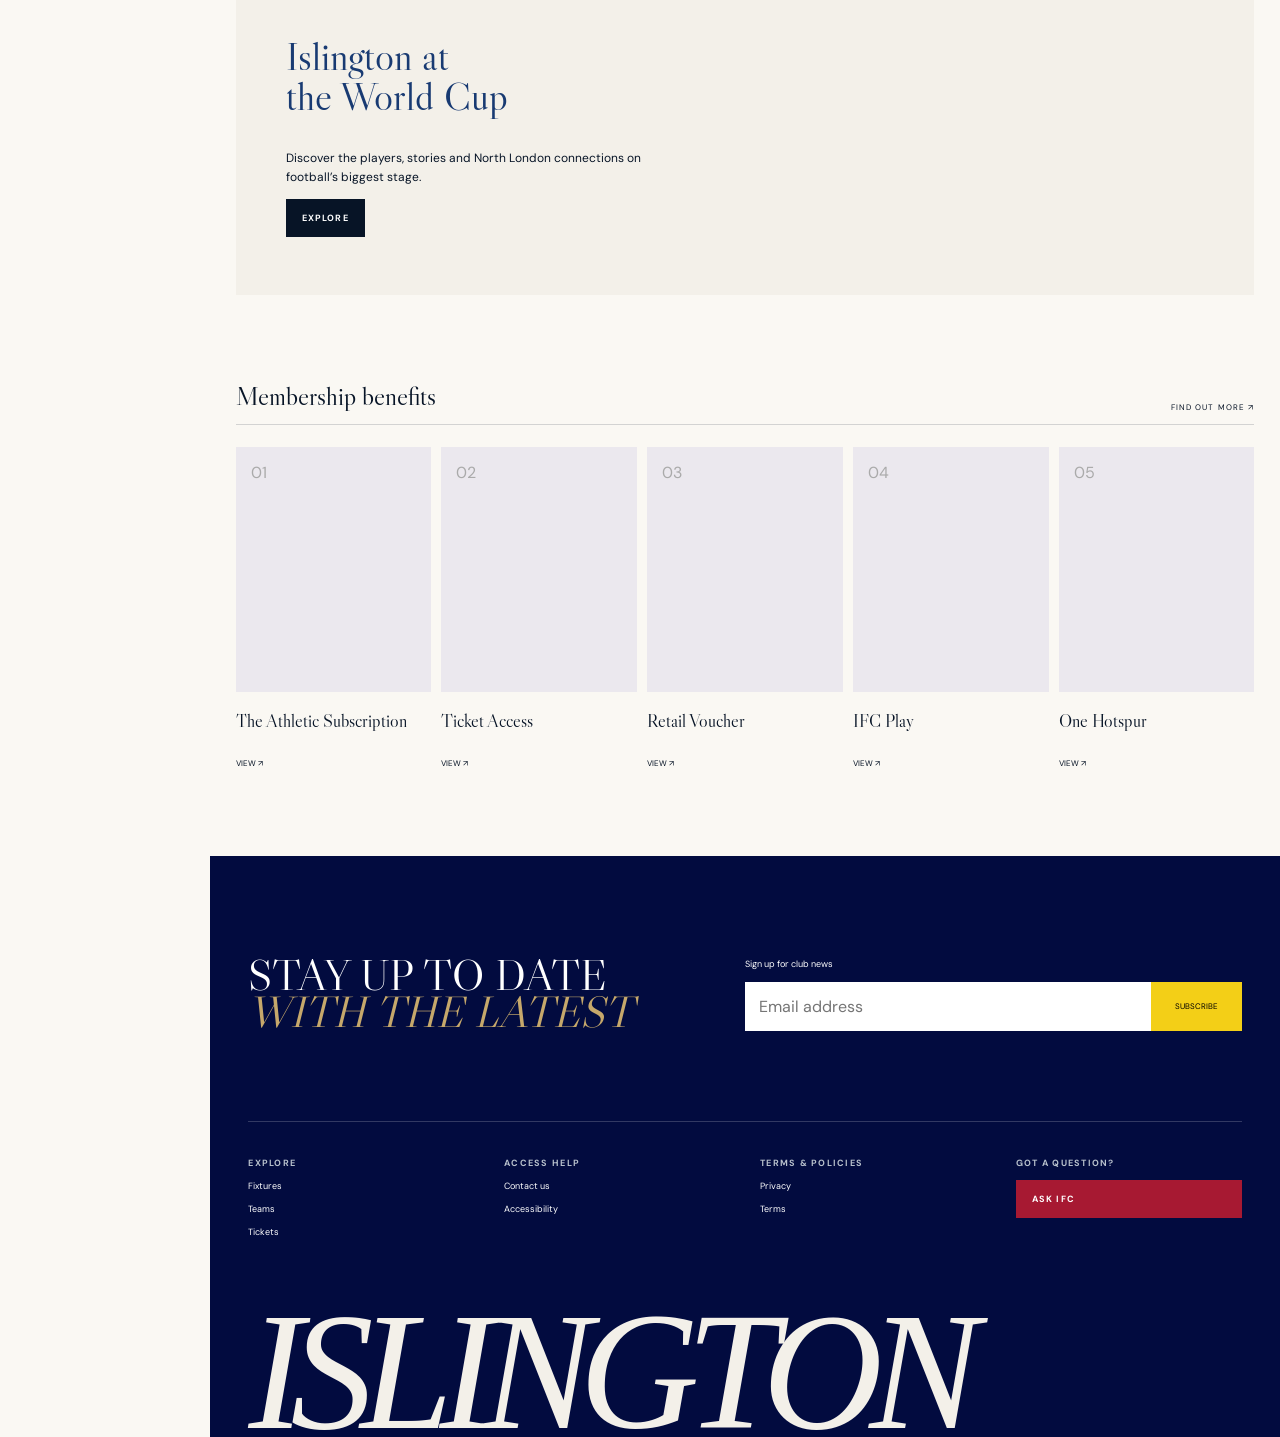
==== commit 278afdff: "Upgrade sidebar navigation design" ====
--- a/index.html
+++ b/index.html
@@ -13,14 +13,15 @@
   <link rel="preconnect" href="https://fonts.gstatic.com" crossorigin>
   <link href="https://fonts.googleapis.com/css2?family=DM+Sans:wght@400;500;600;700&family=Libre+Caslon+Display&display=swap" rel="stylesheet">
   <style>
-:root{--ink:#071426;--red:#A71932;--blue:#183A72;--warm:#F3F0E9;--silver:#B8C1CC;--gold:#C6A86B;--paper:#faf8f3}*{box-sizing:border-box}html{scroll-behavior:smooth}body{margin:0;background:var(--paper);color:var(--ink);font-family:"DM Sans",sans-serif}a{color:inherit;text-decoration:none}button,input{font:inherit}.button{display:inline-flex;align-items:center;justify-content:space-between;gap:22px;padding:13px 16px;text-transform:uppercase;font-size:9px;letter-spacing:.13em;font-weight:700}.button.warm{background:var(--warm)}.button.ink{background:var(--ink);color:#fff}.button.red{background:var(--red);color:#fff}.rail{position:fixed;z-index:9;inset:0 auto 0 0;width:190px;background:var(--warm);padding:96px 24px 26px;display:flex;flex-direction:column;border-right:1px solid #07142617;align-items:center}.rail-brand{display:flex;flex-direction:column;align-items:center;gap:5px;width:100%;font-size:12px;letter-spacing:.12em}.mark,.mark.small{border:0;border-radius:0;background:transparent;height:auto;display:block}.mark{width:58px}.mark.small{width:34px}.mark img{display:block;width:100%;height:auto;object-fit:contain}.rail-brand .mark{width:82px}.gents-wordmark{display:block;font-family:Georgia,"Times New Roman",serif;font-size:40px;font-style:italic;font-weight:700;line-height:.9;letter-spacing:-.085em;transform:scaleX(1.08);transform-origin:center;color:#020b3f}.rail nav{display:flex;flex-direction:column;margin-top:55px;font-family:"Libre Caslon Display",Georgia,serif;font-size:25px;font-weight:700;line-height:1.06;gap:23px;letter-spacing:-.035em;width:100%;align-items:flex-start;text-align:left}.rail nav a:hover{color:var(--red)}.site{margin-left:190px}header{height:38px;border-bottom:1px solid #07142614;display:flex;justify-content:flex-end;align-items:center;padding:0 2vw}.mobile-brand{display:none}.top-links{display:flex;gap:30px;align-items:center;font-size:8px;letter-spacing:.15em}.top-links button{border:0;background:none;text-transform:uppercase;font-size:8px}.campaign{min-height:610px;background:radial-gradient(circle at 40% 50%,#3f17b6,transparent 40%),linear-gradient(120deg,#6b13d7 0 48%,#091638 48%);color:#fff;display:grid;grid-template-columns:1.15fr 1fr;overflow:hidden}.campaign-copy{padding:70px 4vw;position:relative;z-index:2}.campaign-copy>p:first-child{font-size:9px;letter-spacing:.23em}.campaign h1{font-size:clamp(62px,6.8vw,112px);line-height:.73;letter-spacing:-.06em;margin:22px 0}.campaign h1 em{font:400 .7em "Libre Caslon Display",serif;color:#c9b8ff}.campaign .lead{max-width:580px;font-size:14px;line-height:1.7}.campaign-image{position:relative;background:linear-gradient(90deg,transparent,#07142630),url('https://images.unsplash.com/photo-1570498839593-e565b39455fc?auto=format&fit=crop&w=1200&q=88') center/cover;clip-path:polygon(20% 0,100% 0,100% 100%,0 100%)}.upnext{position:absolute;right:25px;bottom:28px;width:225px;background:#071426df;padding:18px;display:flex;flex-direction:column;gap:10px;font-size:10px}.upnext b{text-transform:uppercase;color:var(--gold);letter-spacing:.15em}.upnext span{border-top:1px solid #ffffff25;padding-top:9px}.upnext a{text-transform:uppercase;font-size:8px}.score-strip{margin:24px 2vw 70px;background:#ebe8f0;display:grid;grid-template-columns:1fr 2fr 1fr;align-items:center;padding:18px 24px;text-transform:uppercase;font-size:9px;letter-spacing:.13em}.score-strip>div{display:flex;align-items:center;gap:12px;justify-content:center}.score-strip>a{text-align:right}.content-block{padding:0 2vw 85px}.section-title{display:flex;justify-content:space-between;align-items:end;border-bottom:1px solid #07142629;margin-bottom:22px}.section-title h2{font:400 26px "Libre Caslon Display",serif;margin:0;padding-bottom:12px}.section-title a{text-transform:uppercase;font-size:8px;letter-spacing:.14em;padding-bottom:12px}.news-grid{display:grid;grid-template-columns:1.15fr 1fr;gap:24px}.thumb{background:#efedf2;min-height:150px;display:grid;place-items:center;color:#c6c4cb;overflow:hidden}.thumb .mark{width:48px;opacity:.25}.thumb.stadium{background:url('https://images.unsplash.com/photo-1575361204480-aadea25e6e68?auto=format&fit=crop&w=1100&q=80') center/cover;min-height:390px}.thumb.keeper{background:url('https://images.unsplash.com/photo-1551958219-acbc608c6377?auto=format&fit=crop&w=600&q=80') center/cover}.thumb.city{background:url('https://images.unsplash.com/photo-1513635269975-59663e0ac1ad?auto=format&fit=crop&w=700&q=80') center/cover}.thumb.women{background:url('https://images.unsplash.com/photo-1600679472829-3044539ce8ed?auto=format&fit=crop&w=900&q=80') center/cover}.thumb.academy{background:url('https://images.unsplash.com/photo-1598880940080-ff9a29891b85?auto=format&fit=crop&w=700&q=80') center/cover}.lead-story>p{font-size:10px}.lead-story h3{font:36px/1.02 "Libre Caslon Display",serif;margin:14px 0}.news-minis{display:grid;grid-template-columns:1fr 1fr;gap:20px}.news-minis article p{font-size:8px;text-transform:uppercase;color:var(--red);letter-spacing:.14em}.news-minis h3,.editorial-minis h3{font:18px/1.18 "Libre Caslon Display",serif}.product-row,.team-row,.benefit-row{display:grid;grid-template-columns:repeat(5,1fr);gap:10px}.product{height:250px;background:linear-gradient(160deg,#ece8e0,#d5d0c5);position:relative;display:grid;place-items:center}.product span{position:absolute;top:8px;left:8px;background:var(--red);color:#fff;padding:4px;font-size:7px}.product b{font:50px Georgia;color:#07142618}.product-row p,.team-row b{font-size:9px}.collections{background:#050505;color:#fff;padding:36px 2vw 45px;margin-bottom:85px}.collections>p{font-size:9px;letter-spacing:.16em}.collections>div{display:grid;grid-template-columns:repeat(4,1fr);gap:10px}.collection{height:290px;background:#222;padding:18px;display:flex;flex-direction:column;justify-content:flex-end}.collection span{font-size:8px;color:var(--gold);text-transform:uppercase}.collection b{font:26px "Libre Caslon Display";margin:8px 0}.c1{background:#14203a}.c2{background:#3a1620}.c3{background:#32302b}.play-banner,.world-cup{margin:0 2vw 85px;min-height:370px;background:var(--warm);display:grid;grid-template-columns:1fr 1.2fr;align-items:center}.play-banner>div,.world-cup>div{padding:50px}.play-banner h2,.world-cup h2{font:40px/1 "Libre Caslon Display"}.play-banner em,.world-cup h2{color:var(--blue)}.play-banner>div>p,.world-cup>div>p:first-child{font-size:8px;letter-spacing:.2em;color:var(--red)}.play-banner>.thumb,.world-cup>.thumb{height:100%}.thumb.watch{background:url('https://images.unsplash.com/photo-1522778119026-d647f0596c20?auto=format&fit=crop&w=1000&q=82') center/cover}.team-row .thumb{height:120px;min-height:0}.team-row b{display:block;margin-top:8px}.editorial-grid{display:grid;grid-template-columns:1.1fr 1fr;gap:24px}.editorial-lead .thumb{height:440px}.editorial-lead h3{font:30px "Libre Caslon Display"}.editorial-minis{display:grid;grid-template-columns:1fr 1fr;gap:18px}.editorial-minis .thumb{height:145px;min-height:0}.media-watch{margin:0 2vw 85px;padding:34px 5vw;background:var(--blue);color:#fff;display:flex;justify-content:space-between;align-items:center}.media-watch p{font:22px "Libre Caslon Display";margin:0}.media-watch span{font-size:9px}.media-watch a{background:#f2cf19;color:var(--ink);padding:12px 20px;text-transform:uppercase;font-size:8px}.thumb.world{background:url('https://images.unsplash.com/photo-1526232761682-d26e03ac148e?auto=format&fit=crop&w=1000&q=82') center/cover}.world-cup{grid-template-columns:1fr 1fr}.world-cup>div>p{max-width:450px;font-size:12px;line-height:1.6}.benefit-row article>div{height:245px;background:#ebe8ee;display:flex;justify-content:space-between;padding:15px;color:#aaa}.benefit-row h3{font:18px "Libre Caslon Display"}.benefit-row a{font-size:8px;text-transform:uppercase}footer{background:#020b3f;color:#fff;padding:100px 3vw 0;overflow:hidden}.newsletter{display:grid;grid-template-columns:1fr 1fr;align-items:end}.newsletter h2{font:44px/.85 "Libre Caslon Display";margin:0}.newsletter h2 em{color:var(--gold)}form label{display:block;font-size:9px;margin-bottom:12px}form>div{display:flex}input{flex:1;padding:14px;border:0}form button{background:#f3cf17;border:0;padding:0 24px;text-transform:uppercase;font-size:8px}.footer-grid{display:grid;grid-template-columns:repeat(4,1fr);gap:30px;margin-top:90px;border-top:1px solid #ffffff30;padding-top:35px}.footer-grid>div{display:flex;flex-direction:column;gap:11px;font-size:9px}.footer-grid b{text-transform:uppercase;color:var(--silver);letter-spacing:.14em}.footer-word{font:italic 13vw/.78 Georgia;margin-top:70px;letter-spacing:-.08em;color:var(--warm);white-space:nowrap}@media(max-width:1000px){.rail{width:145px;padding:96px 16px 20px}.site{margin-left:145px}.campaign{grid-template-columns:1fr}.campaign-image{min-height:340px;clip-path:none}.news-grid,.editorial-grid{grid-template-columns:1fr}.product-row,.benefit-row{grid-template-columns:repeat(3,1fr)}.collections>div{grid-template-columns:1fr 1fr}.team-row{grid-template-columns:repeat(3,1fr)}}@media(max-width:700px){.rail{display:none}.site{margin-left:0}header{height:58px;justify-content:space-between;padding:0 18px}.mobile-brand{display:flex;align-items:center;gap:9px;font-size:11px;text-transform:uppercase;letter-spacing:.12em}.top-links span{display:none}.campaign{min-height:0}.campaign-copy{padding:55px 22px}.campaign h1{font-size:54px}.campaign-image{min-height:330px}.score-strip{grid-template-columns:1fr;text-align:center;gap:12px;margin-bottom:55px}.score-strip>a{text-align:center}.content-block{padding:0 18px 65px}.news-minis{grid-template-columns:1fr 1fr}.product-row,.benefit-row{display:flex;overflow-x:auto}.product-row>a,.benefit-row article{min-width:210px}.collections{padding:30px 18px}.collections>div{grid-template-columns:1fr}.collection{height:180px}.play-banner,.world-cup{margin:0 18px 65px;grid-template-columns:1fr}.play-banner>div,.world-cup>div{padding:35px 24px}.play-banner>.thumb,.world-cup>.thumb{min-height:300px}.team-row{grid-template-columns:1fr 1fr 1fr}.editorial-minis{grid-template-columns:1fr 1fr}.editorial-lead .thumb{height:300px}.media-watch{margin:0 18px 65px;gap:25px}.newsletter{grid-template-columns:1fr;gap:45px}.footer-grid{grid-template-columns:1fr 1fr}.footer-word{font-size:18vw}}
-  </style>
+:root{--ink:#071426;--red:#A71932;--blue:#183A72;--warm:#F3F0E9;--silver:#B8C1CC;--gold:#C6A86B;--paper:#faf8f3}*{box-sizing:border-box}html{scroll-behavior:smooth}body{margin:0;background:var(--paper);color:var(--ink);font-family:"DM Sans",sans-serif}a{color:inherit;text-decoration:none}button,input{font:inherit}.button{display:inline-flex;align-items:center;justify-content:space-between;gap:22px;padding:13px 16px;text-transform:uppercase;font-size:9px;letter-spacing:.13em;font-weight:700}.button.warm{background:var(--warm)}.button.ink{background:var(--ink);color:#fff}.button.red{background:var(--red);color:#fff}.rail{position:fixed;z-index:9;inset:0 auto 0 0;width:210px;background:linear-gradient(180deg,#fbfaf6 0,#f1ede4 55%,#e7e1d5 100%);padding:92px 18px 28px;display:flex;flex-direction:column;border-right:1px solid #0714261f;align-items:center;box-shadow:18px 0 55px #07142612;overflow:hidden}.rail:before{content:"";position:absolute;inset:0 auto 0 0;width:4px;background:linear-gradient(180deg,var(--red),var(--gold) 48%,var(--blue));opacity:.95}.rail:after{content:"ISLINGTON";position:absolute;left:-30px;bottom:32px;writing-mode:vertical-rl;font:700 9px "DM Sans",sans-serif;letter-spacing:.42em;color:#07142613;pointer-events:none}.rail-brand{position:relative;display:grid;place-items:center;width:156px;height:196px;margin-top:46vh;transform:translateY(-50%);font-size:12px;letter-spacing:.12em;animation:railIn .7s cubic-bezier(.2,.8,.2,1) both}.rail-brand:before{content:"";position:absolute;inset:7px 8px 11px;border:1px solid #0714261a;background:linear-gradient(145deg,#fff8,#e8dfcf5c);box-shadow:0 18px 38px #0714261a, inset 0 1px 0 #fff;border-radius:2px;transform:rotate(-2deg)}.rail-brand:after{content:"N5";position:absolute;right:12px;bottom:13px;color:var(--gold);font:700 8px "DM Sans",sans-serif;letter-spacing:.18em}.mark,.mark.small{border:0;border-radius:0;background:transparent;height:auto;display:block}.mark{width:58px}.mark.small{width:34px}.mark img{display:block;width:100%;height:auto;object-fit:contain}.rail-brand .mark{width:82px}.gents-wordmark{position:relative;z-index:1;display:block;width:128px;max-width:100%;line-height:0;filter:drop-shadow(0 13px 18px #07142622);transition:transform .45s cubic-bezier(.2,.8,.2,1),filter .45s}.gents-wordmark img{display:block;width:100%;height:auto}.rail-brand:hover .gents-wordmark{transform:translateY(-5px) scale(1.025);filter:drop-shadow(0 20px 22px #0714262f)}.rail nav{counter-reset:rail;display:flex;flex-direction:column;margin-top:38px;font-family:"Libre Caslon Display",Georgia,serif;font-size:25px;font-weight:700;line-height:1.02;gap:8px;letter-spacing:-.035em;width:100%;align-items:flex-start;text-align:left}.rail nav a{counter-increment:rail;position:relative;display:grid;grid-template-columns:22px 1fr;align-items:center;width:100%;min-height:42px;padding:8px 8px 8px 0;color:var(--ink);transition:color .28s ease,transform .35s cubic-bezier(.2,.8,.2,1);animation:navRise .55s cubic-bezier(.2,.8,.2,1) both;animation-delay:calc(var(--i)*55ms)}.rail nav a:before{content:"0" counter(rail);font:700 8px "DM Sans",sans-serif;letter-spacing:.12em;color:#07142655;transition:color .28s ease,transform .35s}.rail nav a:after{content:"";position:absolute;left:22px;right:0;bottom:2px;height:1px;background:linear-gradient(90deg,var(--red),var(--gold));transform:scaleX(0);transform-origin:left;transition:transform .35s cubic-bezier(.2,.8,.2,1)}.rail nav a:hover,.rail nav a:focus-visible{color:var(--red);transform:translateX(7px)}.rail nav a:hover:before,.rail nav a:focus-visible:before{color:var(--gold);transform:translateX(-2px)}.rail nav a:hover:after,.rail nav a:focus-visible:after{transform:scaleX(1)}.rail nav a:focus-visible{outline:0}.rail-note{margin-top:auto;align-self:stretch;border-top:1px solid #07142619;padding-top:16px;font-size:8px;text-transform:uppercase;letter-spacing:.18em;color:#0714268a;display:flex;justify-content:space-between}.site{margin-left:210px}header{height:38px;border-bottom:1px solid #07142614;display:flex;justify-content:flex-end;align-items:center;padding:0 2vw}.mobile-brand{display:none}.top-links{display:flex;gap:30px;align-items:center;font-size:8px;letter-spacing:.15em}.top-links button{border:0;background:none;text-transform:uppercase;font-size:8px}.campaign{min-height:610px;background:radial-gradient(circle at 40% 50%,#3f17b6,transparent 40%),linear-gradient(120deg,#6b13d7 0 48%,#091638 48%);color:#fff;display:grid;grid-template-columns:1.15fr 1fr;overflow:hidden}.campaign-copy{padding:70px 4vw;position:relative;z-index:2}.campaign-copy>p:first-child{font-size:9px;letter-spacing:.23em}.campaign h1{font-size:clamp(62px,6.8vw,112px);line-height:.73;letter-spacing:-.06em;margin:22px 0}.campaign h1 em{font:400 .7em "Libre Caslon Display",serif;color:#c9b8ff}.campaign .lead{max-width:580px;font-size:14px;line-height:1.7}.campaign-image{position:relative;background:linear-gradient(90deg,transparent,#07142630),url('https://images.unsplash.com/photo-1570498839593-e565b39455fc?auto=format&fit=crop&w=1200&q=88') center/cover;clip-path:polygon(20% 0,100% 0,100% 100%,0 100%)}.upnext{position:absolute;right:25px;bottom:28px;width:225px;background:#071426df;padding:18px;display:flex;flex-direction:column;gap:10px;font-size:10px}.upnext b{text-transform:uppercase;color:var(--gold);letter-spacing:.15em}.upnext span{border-top:1px solid #ffffff25;padding-top:9px}.upnext a{text-transform:uppercase;font-size:8px}.score-strip{margin:24px 2vw 70px;background:#ebe8f0;display:grid;grid-template-columns:1fr 2fr 1fr;align-items:center;padding:18px 24px;text-transform:uppercase;font-size:9px;letter-spacing:.13em}.score-strip>div{display:flex;align-items:center;gap:12px;justify-content:center}.score-strip>a{text-align:right}.content-block{padding:0 2vw 85px}.section-title{display:flex;justify-content:space-between;align-items:end;border-bottom:1px solid #07142629;margin-bottom:22px}.section-title h2{font:400 26px "Libre Caslon Display",serif;margin:0;padding-bottom:12px}.section-title a{text-transform:uppercase;font-size:8px;letter-spacing:.14em;padding-bottom:12px}.news-grid{display:grid;grid-template-columns:1.15fr 1fr;gap:24px}.thumb{background:#efedf2;min-height:150px;display:grid;place-items:center;color:#c6c4cb;overflow:hidden}.thumb .mark{width:48px;opacity:.25}.thumb.stadium{background:url('https://images.unsplash.com/photo-1575361204480-aadea25e6e68?auto=format&fit=crop&w=1100&q=80') center/cover;min-height:390px}.thumb.keeper{background:url('https://images.unsplash.com/photo-1551958219-acbc608c6377?auto=format&fit=crop&w=600&q=80') center/cover}.thumb.city{background:url('https://images.unsplash.com/photo-1513635269975-59663e0ac1ad?auto=format&fit=crop&w=700&q=80') center/cover}.thumb.women{background:url('https://images.unsplash.com/photo-1600679472829-3044539ce8ed?auto=format&fit=crop&w=900&q=80') center/cover}.thumb.academy{background:url('https://images.unsplash.com/photo-1598880940080-ff9a29891b85?auto=format&fit=crop&w=700&q=80') center/cover}.lead-story>p{font-size:10px}.lead-story h3{font:36px/1.02 "Libre Caslon Display",serif;margin:14px 0}.news-minis{display:grid;grid-template-columns:1fr 1fr;gap:20px}.news-minis article p{font-size:8px;text-transform:uppercase;color:var(--red);letter-spacing:.14em}.news-minis h3,.editorial-minis h3{font:18px/1.18 "Libre Caslon Display",serif}.product-row,.team-row,.benefit-row{display:grid;grid-template-columns:repeat(5,1fr);gap:10px}.product{height:250px;background:linear-gradient(160deg,#ece8e0,#d5d0c5);position:relative;display:grid;place-items:center}.product span{position:absolute;top:8px;left:8px;background:var(--red);color:#fff;padding:4px;font-size:7px}.product b{font:50px Georgia;color:#07142618}.product-row p,.team-row b{font-size:9px}.collections{background:#050505;color:#fff;padding:36px 2vw 45px;margin-bottom:85px}.collections>p{font-size:9px;letter-spacing:.16em}.collections>div{display:grid;grid-template-columns:repeat(4,1fr);gap:10px}.collection{height:290px;background:#222;padding:18px;display:flex;flex-direction:column;justify-content:flex-end}.collection span{font-size:8px;color:var(--gold);text-transform:uppercase}.collection b{font:26px "Libre Caslon Display";margin:8px 0}.c1{background:#14203a}.c2{background:#3a1620}.c3{background:#32302b}.play-banner,.world-cup{margin:0 2vw 85px;min-height:370px;background:var(--warm);display:grid;grid-template-columns:1fr 1.2fr;align-items:center}.play-banner>div,.world-cup>div{padding:50px}.play-banner h2,.world-cup h2{font:40px/1 "Libre Caslon Display"}.play-banner em,.world-cup h2{color:var(--blue)}.play-banner>div>p,.world-cup>div>p:first-child{font-size:8px;letter-spacing:.2em;color:var(--red)}.play-banner>.thumb,.world-cup>.thumb{height:100%}.thumb.watch{background:url('https://images.unsplash.com/photo-1522778119026-d647f0596c20?auto=format&fit=crop&w=1000&q=82') center/cover}.team-row .thumb{height:120px;min-height:0}.team-row b{display:block;margin-top:8px}.editorial-grid{display:grid;grid-template-columns:1.1fr 1fr;gap:24px}.editorial-lead .thumb{height:440px}.editorial-lead h3{font:30px "Libre Caslon Display"}.editorial-minis{display:grid;grid-template-columns:1fr 1fr;gap:18px}.editorial-minis .thumb{height:145px;min-height:0}.media-watch{margin:0 2vw 85px;padding:34px 5vw;background:var(--blue);color:#fff;display:flex;justify-content:space-between;align-items:center}.media-watch p{font:22px "Libre Caslon Display";margin:0}.media-watch span{font-size:9px}.media-watch a{background:#f2cf19;color:var(--ink);padding:12px 20px;text-transform:uppercase;font-size:8px}.thumb.world{background:url('https://images.unsplash.com/photo-1526232761682-d26e03ac148e?auto=format&fit=crop&w=1000&q=82') center/cover}.world-cup{grid-template-columns:1fr 1fr}.world-cup>div>p{max-width:450px;font-size:12px;line-height:1.6}.benefit-row article>div{height:245px;background:#ebe8ee;display:flex;justify-content:space-between;padding:15px;color:#aaa}.benefit-row h3{font:18px "Libre Caslon Display"}.benefit-row a{font-size:8px;text-transform:uppercase}footer{background:#020b3f;color:#fff;padding:100px 3vw 0;overflow:hidden}.newsletter{display:grid;grid-template-columns:1fr 1fr;align-items:end}.newsletter h2{font:44px/.85 "Libre Caslon Display";margin:0}.newsletter h2 em{color:var(--gold)}form label{display:block;font-size:9px;margin-bottom:12px}form>div{display:flex}input{flex:1;padding:14px;border:0}form button{background:#f3cf17;border:0;padding:0 24px;text-transform:uppercase;font-size:8px}.footer-grid{display:grid;grid-template-columns:repeat(4,1fr);gap:30px;margin-top:90px;border-top:1px solid #ffffff30;padding-top:35px}.footer-grid>div{display:flex;flex-direction:column;gap:11px;font-size:9px}.footer-grid b{text-transform:uppercase;color:var(--silver);letter-spacing:.14em}.footer-word{font:italic 13vw/.78 Georgia;margin-top:70px;letter-spacing:-.08em;color:var(--warm);white-space:nowrap}@keyframes railIn{from{opacity:0;transform:translateY(calc(-50% + 18px)) scale(.96)}to{opacity:1;transform:translateY(-50%) scale(1)}}@keyframes navRise{from{opacity:0;transform:translateY(13px)}to{opacity:1;transform:translateY(0)}}@media(prefers-reduced-motion:reduce){*,*:before,*:after{animation:none!important;transition:none!important;scroll-behavior:auto!important}}@media(max-width:1000px){.rail{width:165px;padding:92px 14px 20px}.rail-brand{width:128px;height:170px;margin-top:46vh}.gents-wordmark{width:106px}.rail nav{font-size:22px;gap:6px}.rail nav a{grid-template-columns:18px 1fr;min-height:38px}.rail nav a:after{left:18px}.site{margin-left:165px}.campaign{grid-template-columns:1fr}.campaign-image{min-height:340px;clip-path:none}.news-grid,.editorial-grid{grid-template-columns:1fr}.product-row,.benefit-row{grid-template-columns:repeat(3,1fr)}.collections>div{grid-template-columns:1fr 1fr}.team-row{grid-template-columns:repeat(3,1fr)}}@media(max-width:700px){.rail{display:none}.site{margin-left:0}header{height:58px;justify-content:space-between;padding:0 18px}.mobile-brand{display:flex;align-items:center;gap:9px;font-size:11px;text-transform:uppercase;letter-spacing:.12em}.top-links span{display:none}.campaign{min-height:0}.campaign-copy{padding:55px 22px}.campaign h1{font-size:54px}.campaign-image{min-height:330px}.score-strip{grid-template-columns:1fr;text-align:center;gap:12px;margin-bottom:55px}.score-strip>a{text-align:center}.content-block{padding:0 18px 65px}.news-minis{grid-template-columns:1fr 1fr}.product-row,.benefit-row{display:flex;overflow-x:auto}.product-row>a,.benefit-row article{min-width:210px}.collections{padding:30px 18px}.collections>div{grid-template-columns:1fr}.collection{height:180px}.play-banner,.world-cup{margin:0 18px 65px;grid-template-columns:1fr}.play-banner>div,.world-cup>div{padding:35px 24px}.play-banner>.thumb,.world-cup>.thumb{min-height:300px}.team-row{grid-template-columns:1fr 1fr 1fr}.editorial-minis{grid-template-columns:1fr 1fr}.editorial-lead .thumb{height:300px}.media-watch{margin:0 18px 65px;gap:25px}.newsletter{grid-template-columns:1fr;gap:45px}.footer-grid{grid-template-columns:1fr 1fr}.footer-word{font-size:18vw}}
+@media(max-height:850px) and (min-width:701px){.rail{padding-top:54px;padding-bottom:18px}.rail-brand{width:132px;height:154px;margin-top:168px}.rail-brand:after{right:10px;bottom:10px}.gents-wordmark{width:104px}.rail nav{margin-top:22px;font-size:20px;gap:3px}.rail nav a{grid-template-columns:18px 1fr;min-height:31px;padding:5px 8px 5px 0}.rail nav a:after{left:18px}.rail-note{padding-top:10px;font-size:7px}}  </style>
 </head>
 <body>
 <main>
   <aside class="rail">
-    <a href="#top" class="rail-brand" aria-label="Gents - Islington FC home"><span class="gents-wordmark">GENTS</span><span class="mark"><img src="https://islington-modern-heritage.rayk.chatgpt.site/islington-hat.png" alt=""></span></a>
-    <nav><a href="#fixtures">Matches</a><a href="#teams">Teams</a><a href="#tickets">Tickets &amp; Premium</a><a href="#membership">Membership</a><a href="#shop">Shop IFC</a><a href="#play">IFC PLAY</a><a href="#club">The Club</a><a href="#latest">Explore</a></nav>
+    <a href="#top" class="rail-brand" aria-label="Gents - Islington FC home"><span class="gents-wordmark"><img src="assets/islington-gents-mark.png" alt="Islington FC Gents"></span></a>
+    <nav><a style="--i:1" href="#fixtures">Matches</a><a style="--i:2" href="#teams">Teams</a><a style="--i:3" href="#tickets">Tickets &amp; Premium</a><a style="--i:4" href="#membership">Membership</a><a style="--i:5" href="#shop">Shop IFC</a><a style="--i:6" href="#play">IFC PLAY</a><a style="--i:7" href="#club">The Club</a><a style="--i:8" href="#latest">Explore</a></nav>
+    <div class="rail-note"><span>1886</span><span>N5</span></div>
   </aside>
   <div class="site">
     <header id="top"><a href="#top" class="mobile-brand"><span class="mark small"><img src="https://islington-modern-heritage.rayk.chatgpt.site/islington-hat.png" alt=""></span> Islington FC</a><div class="top-links"><span>N5 · NORTH LONDON</span><button aria-label="Search">Search ⌕</button></div></header>
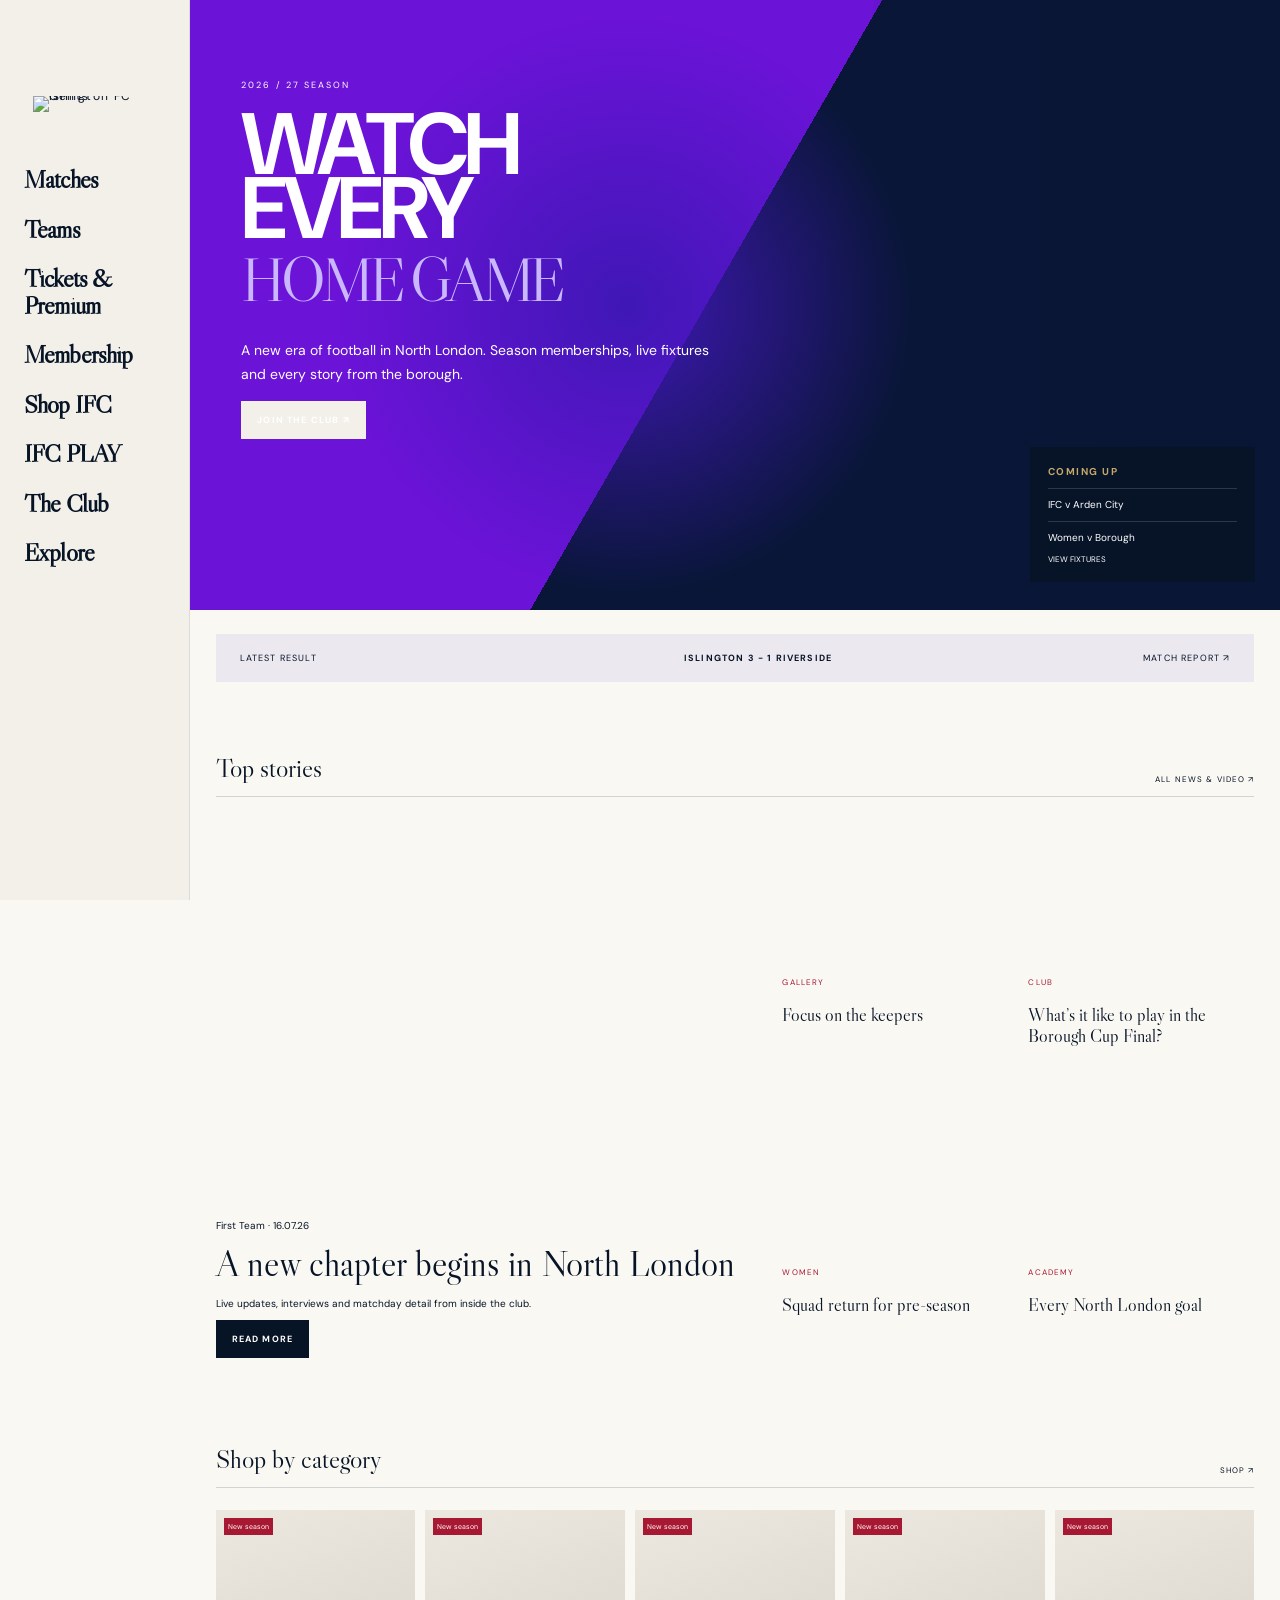
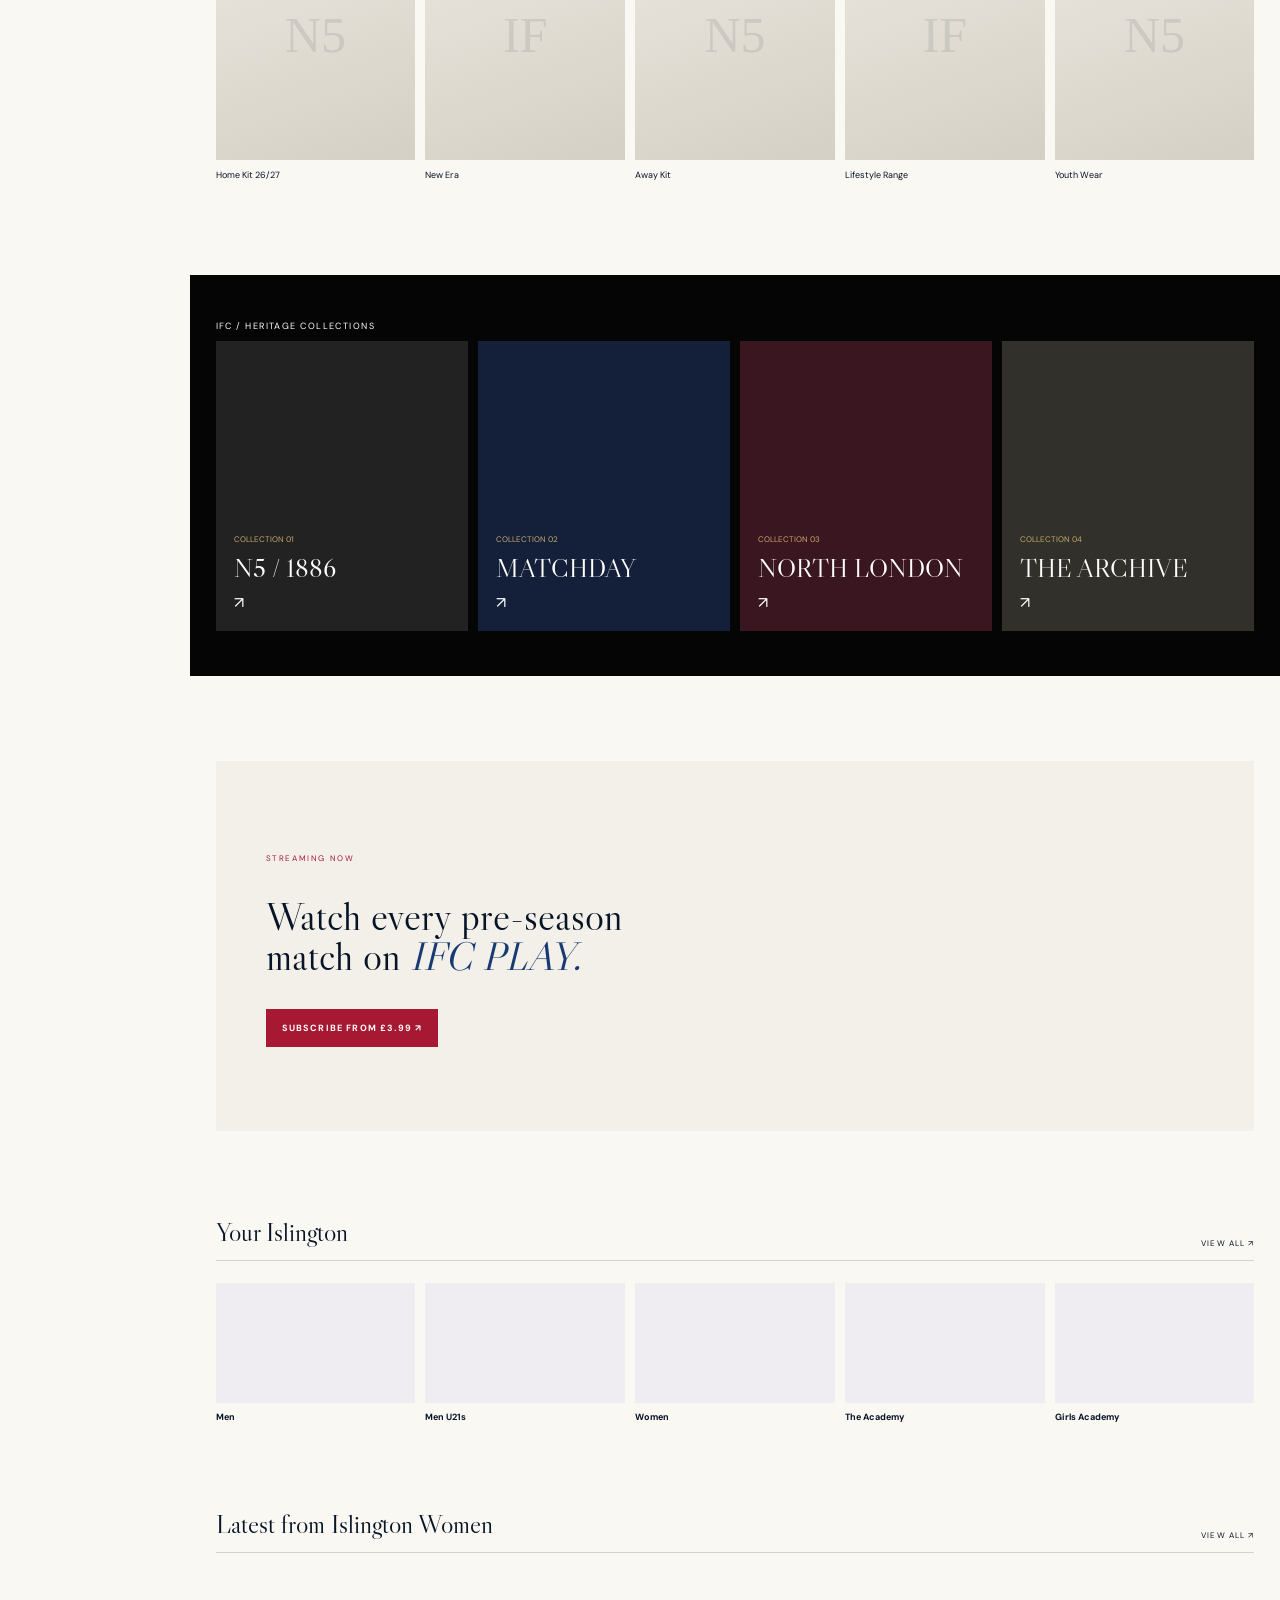
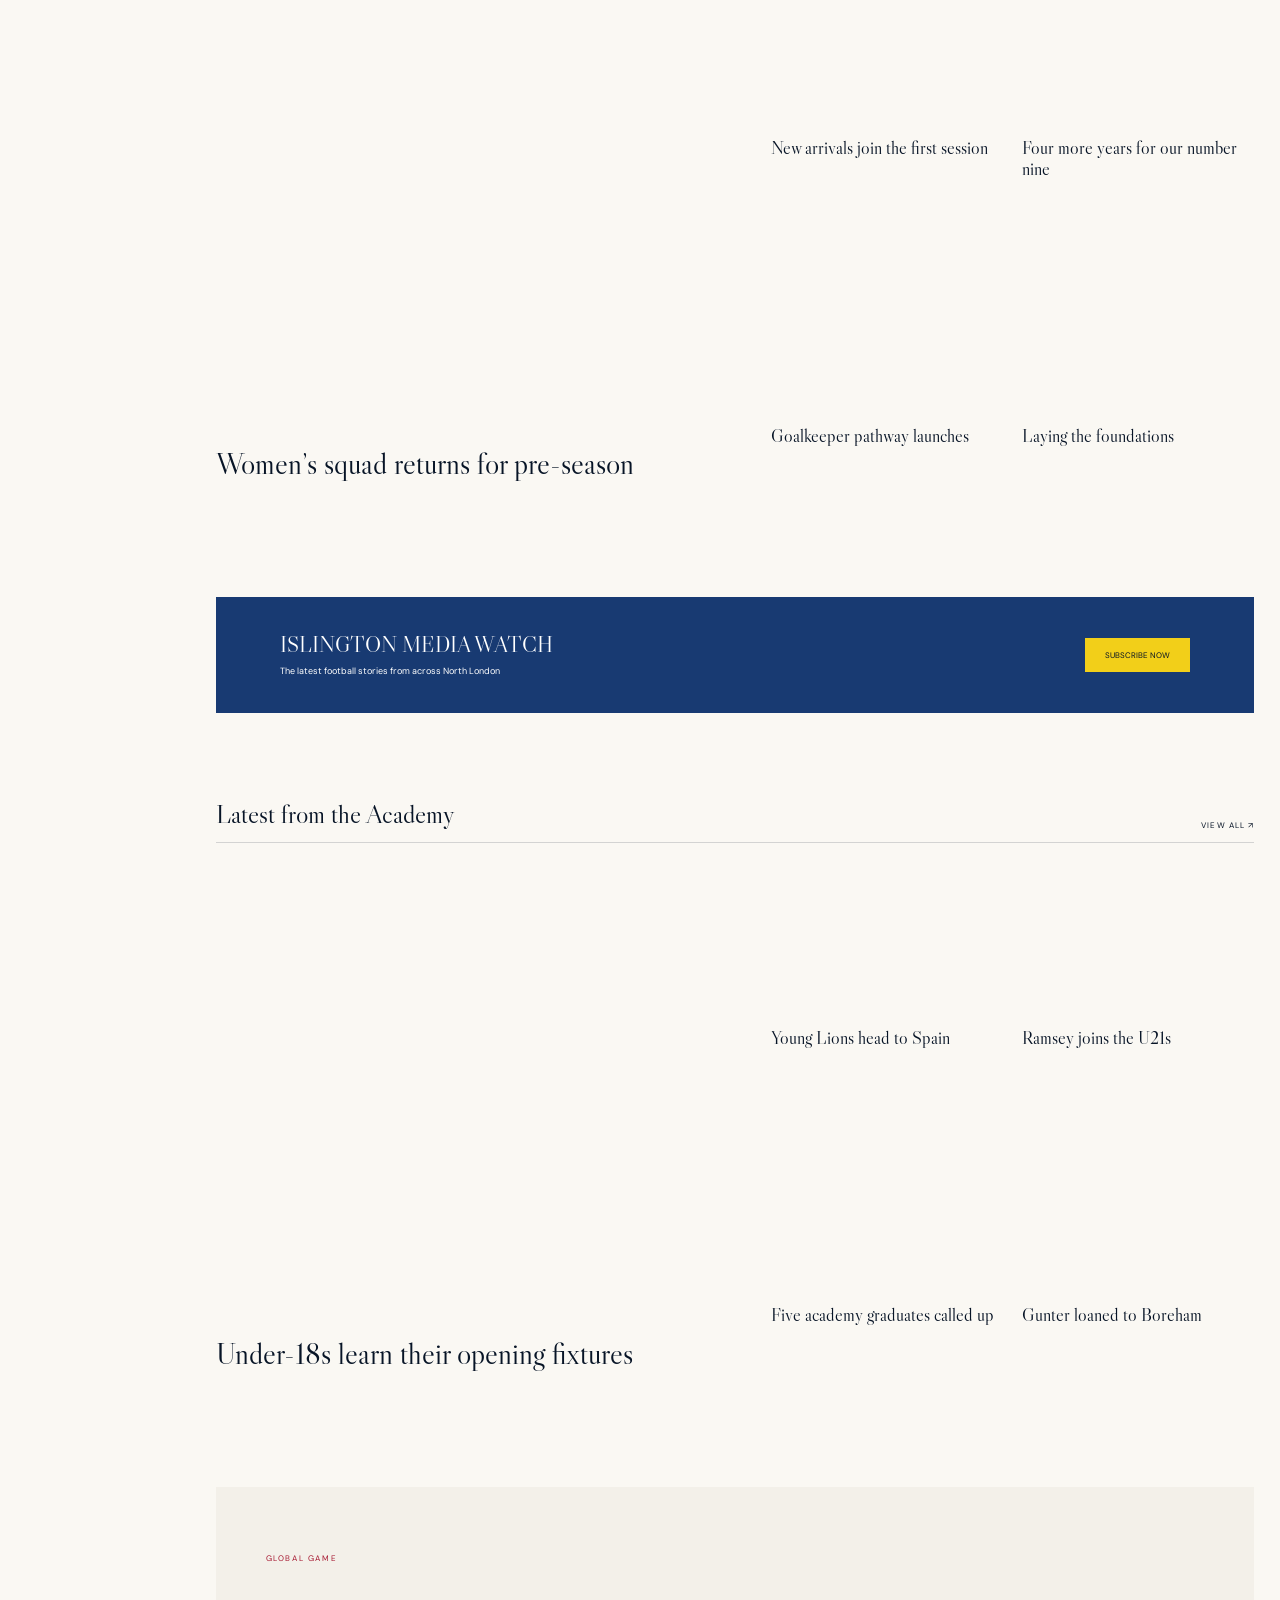
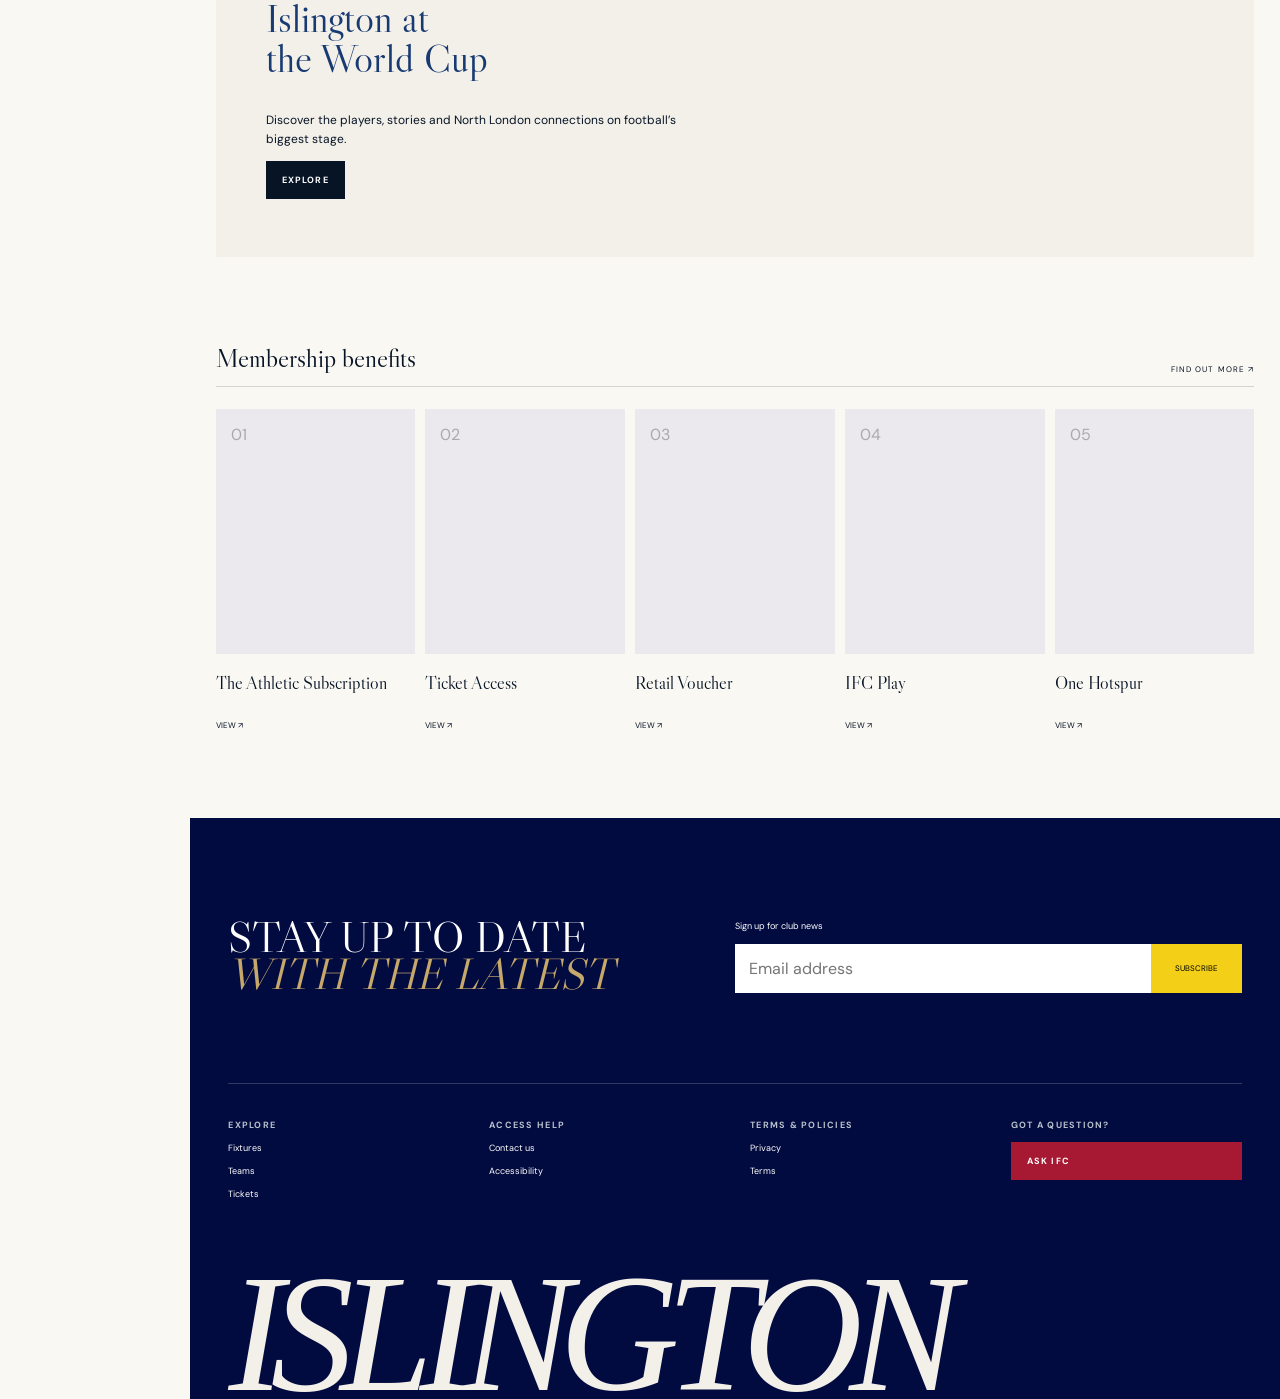
==== commit 4449da2e: "Remove home page top bar" ====
--- a/index.html
+++ b/index.html
@@ -13,18 +13,16 @@
   <link rel="preconnect" href="https://fonts.gstatic.com" crossorigin>
   <link href="https://fonts.googleapis.com/css2?family=DM+Sans:wght@400;500;600;700&family=Libre+Caslon+Display&display=swap" rel="stylesheet">
   <style>
-:root{--ink:#071426;--red:#A71932;--blue:#183A72;--warm:#F3F0E9;--silver:#B8C1CC;--gold:#C6A86B;--paper:#faf8f3}*{box-sizing:border-box}html{scroll-behavior:smooth}body{margin:0;background:var(--paper);color:var(--ink);font-family:"DM Sans",sans-serif}a{color:inherit;text-decoration:none}button,input{font:inherit}.button{display:inline-flex;align-items:center;justify-content:space-between;gap:22px;padding:13px 16px;text-transform:uppercase;font-size:9px;letter-spacing:.13em;font-weight:700}.button.warm{background:var(--warm)}.button.ink{background:var(--ink);color:#fff}.button.red{background:var(--red);color:#fff}.rail{position:fixed;z-index:9;inset:0 auto 0 0;width:210px;background:linear-gradient(180deg,#fbfaf6 0,#f1ede4 55%,#e7e1d5 100%);padding:92px 18px 28px;display:flex;flex-direction:column;border-right:1px solid #0714261f;align-items:center;box-shadow:18px 0 55px #07142612;overflow:hidden}.rail:before{content:"";position:absolute;inset:0 auto 0 0;width:4px;background:linear-gradient(180deg,var(--red),var(--gold) 48%,var(--blue));opacity:.95}.rail:after{content:"ISLINGTON";position:absolute;left:-30px;bottom:32px;writing-mode:vertical-rl;font:700 9px "DM Sans",sans-serif;letter-spacing:.42em;color:#07142613;pointer-events:none}.rail-brand{position:relative;display:grid;place-items:center;width:156px;height:196px;margin-top:46vh;transform:translateY(-50%);font-size:12px;letter-spacing:.12em;animation:railIn .7s cubic-bezier(.2,.8,.2,1) both}.rail-brand:before{content:"";position:absolute;inset:7px 8px 11px;border:1px solid #0714261a;background:linear-gradient(145deg,#fff8,#e8dfcf5c);box-shadow:0 18px 38px #0714261a, inset 0 1px 0 #fff;border-radius:2px;transform:rotate(-2deg)}.rail-brand:after{content:"N5";position:absolute;right:12px;bottom:13px;color:var(--gold);font:700 8px "DM Sans",sans-serif;letter-spacing:.18em}.mark,.mark.small{border:0;border-radius:0;background:transparent;height:auto;display:block}.mark{width:58px}.mark.small{width:34px}.mark img{display:block;width:100%;height:auto;object-fit:contain}.rail-brand .mark{width:82px}.gents-wordmark{position:relative;z-index:1;display:block;width:128px;max-width:100%;line-height:0;filter:drop-shadow(0 13px 18px #07142622);transition:transform .45s cubic-bezier(.2,.8,.2,1),filter .45s}.gents-wordmark img{display:block;width:100%;height:auto}.rail-brand:hover .gents-wordmark{transform:translateY(-5px) scale(1.025);filter:drop-shadow(0 20px 22px #0714262f)}.rail nav{counter-reset:rail;display:flex;flex-direction:column;margin-top:38px;font-family:"Libre Caslon Display",Georgia,serif;font-size:25px;font-weight:700;line-height:1.02;gap:8px;letter-spacing:-.035em;width:100%;align-items:flex-start;text-align:left}.rail nav a{counter-increment:rail;position:relative;display:grid;grid-template-columns:22px 1fr;align-items:center;width:100%;min-height:42px;padding:8px 8px 8px 0;color:var(--ink);transition:color .28s ease,transform .35s cubic-bezier(.2,.8,.2,1);animation:navRise .55s cubic-bezier(.2,.8,.2,1) both;animation-delay:calc(var(--i)*55ms)}.rail nav a:before{content:"0" counter(rail);font:700 8px "DM Sans",sans-serif;letter-spacing:.12em;color:#07142655;transition:color .28s ease,transform .35s}.rail nav a:after{content:"";position:absolute;left:22px;right:0;bottom:2px;height:1px;background:linear-gradient(90deg,var(--red),var(--gold));transform:scaleX(0);transform-origin:left;transition:transform .35s cubic-bezier(.2,.8,.2,1)}.rail nav a:hover,.rail nav a:focus-visible{color:var(--red);transform:translateX(7px)}.rail nav a:hover:before,.rail nav a:focus-visible:before{color:var(--gold);transform:translateX(-2px)}.rail nav a:hover:after,.rail nav a:focus-visible:after{transform:scaleX(1)}.rail nav a:focus-visible{outline:0}.rail-note{margin-top:auto;align-self:stretch;border-top:1px solid #07142619;padding-top:16px;font-size:8px;text-transform:uppercase;letter-spacing:.18em;color:#0714268a;display:flex;justify-content:space-between}.site{margin-left:210px}header{height:38px;border-bottom:1px solid #07142614;display:flex;justify-content:flex-end;align-items:center;padding:0 2vw}.mobile-brand{display:none}.top-links{display:flex;gap:30px;align-items:center;font-size:8px;letter-spacing:.15em}.top-links button{border:0;background:none;text-transform:uppercase;font-size:8px}.campaign{min-height:610px;background:radial-gradient(circle at 40% 50%,#3f17b6,transparent 40%),linear-gradient(120deg,#6b13d7 0 48%,#091638 48%);color:#fff;display:grid;grid-template-columns:1.15fr 1fr;overflow:hidden}.campaign-copy{padding:70px 4vw;position:relative;z-index:2}.campaign-copy>p:first-child{font-size:9px;letter-spacing:.23em}.campaign h1{font-size:clamp(62px,6.8vw,112px);line-height:.73;letter-spacing:-.06em;margin:22px 0}.campaign h1 em{font:400 .7em "Libre Caslon Display",serif;color:#c9b8ff}.campaign .lead{max-width:580px;font-size:14px;line-height:1.7}.campaign-image{position:relative;background:linear-gradient(90deg,transparent,#07142630),url('https://images.unsplash.com/photo-1570498839593-e565b39455fc?auto=format&fit=crop&w=1200&q=88') center/cover;clip-path:polygon(20% 0,100% 0,100% 100%,0 100%)}.upnext{position:absolute;right:25px;bottom:28px;width:225px;background:#071426df;padding:18px;display:flex;flex-direction:column;gap:10px;font-size:10px}.upnext b{text-transform:uppercase;color:var(--gold);letter-spacing:.15em}.upnext span{border-top:1px solid #ffffff25;padding-top:9px}.upnext a{text-transform:uppercase;font-size:8px}.score-strip{margin:24px 2vw 70px;background:#ebe8f0;display:grid;grid-template-columns:1fr 2fr 1fr;align-items:center;padding:18px 24px;text-transform:uppercase;font-size:9px;letter-spacing:.13em}.score-strip>div{display:flex;align-items:center;gap:12px;justify-content:center}.score-strip>a{text-align:right}.content-block{padding:0 2vw 85px}.section-title{display:flex;justify-content:space-between;align-items:end;border-bottom:1px solid #07142629;margin-bottom:22px}.section-title h2{font:400 26px "Libre Caslon Display",serif;margin:0;padding-bottom:12px}.section-title a{text-transform:uppercase;font-size:8px;letter-spacing:.14em;padding-bottom:12px}.news-grid{display:grid;grid-template-columns:1.15fr 1fr;gap:24px}.thumb{background:#efedf2;min-height:150px;display:grid;place-items:center;color:#c6c4cb;overflow:hidden}.thumb .mark{width:48px;opacity:.25}.thumb.stadium{background:url('https://images.unsplash.com/photo-1575361204480-aadea25e6e68?auto=format&fit=crop&w=1100&q=80') center/cover;min-height:390px}.thumb.keeper{background:url('https://images.unsplash.com/photo-1551958219-acbc608c6377?auto=format&fit=crop&w=600&q=80') center/cover}.thumb.city{background:url('https://images.unsplash.com/photo-1513635269975-59663e0ac1ad?auto=format&fit=crop&w=700&q=80') center/cover}.thumb.women{background:url('https://images.unsplash.com/photo-1600679472829-3044539ce8ed?auto=format&fit=crop&w=900&q=80') center/cover}.thumb.academy{background:url('https://images.unsplash.com/photo-1598880940080-ff9a29891b85?auto=format&fit=crop&w=700&q=80') center/cover}.lead-story>p{font-size:10px}.lead-story h3{font:36px/1.02 "Libre Caslon Display",serif;margin:14px 0}.news-minis{display:grid;grid-template-columns:1fr 1fr;gap:20px}.news-minis article p{font-size:8px;text-transform:uppercase;color:var(--red);letter-spacing:.14em}.news-minis h3,.editorial-minis h3{font:18px/1.18 "Libre Caslon Display",serif}.product-row,.team-row,.benefit-row{display:grid;grid-template-columns:repeat(5,1fr);gap:10px}.product{height:250px;background:linear-gradient(160deg,#ece8e0,#d5d0c5);position:relative;display:grid;place-items:center}.product span{position:absolute;top:8px;left:8px;background:var(--red);color:#fff;padding:4px;font-size:7px}.product b{font:50px Georgia;color:#07142618}.product-row p,.team-row b{font-size:9px}.collections{background:#050505;color:#fff;padding:36px 2vw 45px;margin-bottom:85px}.collections>p{font-size:9px;letter-spacing:.16em}.collections>div{display:grid;grid-template-columns:repeat(4,1fr);gap:10px}.collection{height:290px;background:#222;padding:18px;display:flex;flex-direction:column;justify-content:flex-end}.collection span{font-size:8px;color:var(--gold);text-transform:uppercase}.collection b{font:26px "Libre Caslon Display";margin:8px 0}.c1{background:#14203a}.c2{background:#3a1620}.c3{background:#32302b}.play-banner,.world-cup{margin:0 2vw 85px;min-height:370px;background:var(--warm);display:grid;grid-template-columns:1fr 1.2fr;align-items:center}.play-banner>div,.world-cup>div{padding:50px}.play-banner h2,.world-cup h2{font:40px/1 "Libre Caslon Display"}.play-banner em,.world-cup h2{color:var(--blue)}.play-banner>div>p,.world-cup>div>p:first-child{font-size:8px;letter-spacing:.2em;color:var(--red)}.play-banner>.thumb,.world-cup>.thumb{height:100%}.thumb.watch{background:url('https://images.unsplash.com/photo-1522778119026-d647f0596c20?auto=format&fit=crop&w=1000&q=82') center/cover}.team-row .thumb{height:120px;min-height:0}.team-row b{display:block;margin-top:8px}.editorial-grid{display:grid;grid-template-columns:1.1fr 1fr;gap:24px}.editorial-lead .thumb{height:440px}.editorial-lead h3{font:30px "Libre Caslon Display"}.editorial-minis{display:grid;grid-template-columns:1fr 1fr;gap:18px}.editorial-minis .thumb{height:145px;min-height:0}.media-watch{margin:0 2vw 85px;padding:34px 5vw;background:var(--blue);color:#fff;display:flex;justify-content:space-between;align-items:center}.media-watch p{font:22px "Libre Caslon Display";margin:0}.media-watch span{font-size:9px}.media-watch a{background:#f2cf19;color:var(--ink);padding:12px 20px;text-transform:uppercase;font-size:8px}.thumb.world{background:url('https://images.unsplash.com/photo-1526232761682-d26e03ac148e?auto=format&fit=crop&w=1000&q=82') center/cover}.world-cup{grid-template-columns:1fr 1fr}.world-cup>div>p{max-width:450px;font-size:12px;line-height:1.6}.benefit-row article>div{height:245px;background:#ebe8ee;display:flex;justify-content:space-between;padding:15px;color:#aaa}.benefit-row h3{font:18px "Libre Caslon Display"}.benefit-row a{font-size:8px;text-transform:uppercase}footer{background:#020b3f;color:#fff;padding:100px 3vw 0;overflow:hidden}.newsletter{display:grid;grid-template-columns:1fr 1fr;align-items:end}.newsletter h2{font:44px/.85 "Libre Caslon Display";margin:0}.newsletter h2 em{color:var(--gold)}form label{display:block;font-size:9px;margin-bottom:12px}form>div{display:flex}input{flex:1;padding:14px;border:0}form button{background:#f3cf17;border:0;padding:0 24px;text-transform:uppercase;font-size:8px}.footer-grid{display:grid;grid-template-columns:repeat(4,1fr);gap:30px;margin-top:90px;border-top:1px solid #ffffff30;padding-top:35px}.footer-grid>div{display:flex;flex-direction:column;gap:11px;font-size:9px}.footer-grid b{text-transform:uppercase;color:var(--silver);letter-spacing:.14em}.footer-word{font:italic 13vw/.78 Georgia;margin-top:70px;letter-spacing:-.08em;color:var(--warm);white-space:nowrap}@keyframes railIn{from{opacity:0;transform:translateY(calc(-50% + 18px)) scale(.96)}to{opacity:1;transform:translateY(-50%) scale(1)}}@keyframes navRise{from{opacity:0;transform:translateY(13px)}to{opacity:1;transform:translateY(0)}}@media(prefers-reduced-motion:reduce){*,*:before,*:after{animation:none!important;transition:none!important;scroll-behavior:auto!important}}@media(max-width:1000px){.rail{width:165px;padding:92px 14px 20px}.rail-brand{width:128px;height:170px;margin-top:46vh}.gents-wordmark{width:106px}.rail nav{font-size:22px;gap:6px}.rail nav a{grid-template-columns:18px 1fr;min-height:38px}.rail nav a:after{left:18px}.site{margin-left:165px}.campaign{grid-template-columns:1fr}.campaign-image{min-height:340px;clip-path:none}.news-grid,.editorial-grid{grid-template-columns:1fr}.product-row,.benefit-row{grid-template-columns:repeat(3,1fr)}.collections>div{grid-template-columns:1fr 1fr}.team-row{grid-template-columns:repeat(3,1fr)}}@media(max-width:700px){.rail{display:none}.site{margin-left:0}header{height:58px;justify-content:space-between;padding:0 18px}.mobile-brand{display:flex;align-items:center;gap:9px;font-size:11px;text-transform:uppercase;letter-spacing:.12em}.top-links span{display:none}.campaign{min-height:0}.campaign-copy{padding:55px 22px}.campaign h1{font-size:54px}.campaign-image{min-height:330px}.score-strip{grid-template-columns:1fr;text-align:center;gap:12px;margin-bottom:55px}.score-strip>a{text-align:center}.content-block{padding:0 18px 65px}.news-minis{grid-template-columns:1fr 1fr}.product-row,.benefit-row{display:flex;overflow-x:auto}.product-row>a,.benefit-row article{min-width:210px}.collections{padding:30px 18px}.collections>div{grid-template-columns:1fr}.collection{height:180px}.play-banner,.world-cup{margin:0 18px 65px;grid-template-columns:1fr}.play-banner>div,.world-cup>div{padding:35px 24px}.play-banner>.thumb,.world-cup>.thumb{min-height:300px}.team-row{grid-template-columns:1fr 1fr 1fr}.editorial-minis{grid-template-columns:1fr 1fr}.editorial-lead .thumb{height:300px}.media-watch{margin:0 18px 65px;gap:25px}.newsletter{grid-template-columns:1fr;gap:45px}.footer-grid{grid-template-columns:1fr 1fr}.footer-word{font-size:18vw}}
-@media(max-height:850px) and (min-width:701px){.rail{padding-top:54px;padding-bottom:18px}.rail-brand{width:132px;height:154px;margin-top:168px}.rail-brand:after{right:10px;bottom:10px}.gents-wordmark{width:104px}.rail nav{margin-top:22px;font-size:20px;gap:3px}.rail nav a{grid-template-columns:18px 1fr;min-height:31px;padding:5px 8px 5px 0}.rail nav a:after{left:18px}.rail-note{padding-top:10px;font-size:7px}}  </style>
+:root{--ink:#071426;--red:#A71932;--blue:#183A72;--warm:#F3F0E9;--silver:#B8C1CC;--gold:#C6A86B;--paper:#faf8f3}*{box-sizing:border-box}html{scroll-behavior:smooth}body{margin:0;background:var(--paper);color:var(--ink);font-family:"DM Sans",sans-serif}a{color:inherit;text-decoration:none}button,input{font:inherit}.button{display:inline-flex;align-items:center;justify-content:space-between;gap:22px;padding:13px 16px;text-transform:uppercase;font-size:9px;letter-spacing:.13em;font-weight:700}.button.warm{background:var(--warm)}.button.ink{background:var(--ink);color:#fff}.button.red{background:var(--red);color:#fff}.rail{position:fixed;z-index:9;inset:0 auto 0 0;width:190px;background:var(--warm);padding:96px 24px 26px;display:flex;flex-direction:column;border-right:1px solid #07142617;align-items:center}.rail-brand{display:flex;flex-direction:column;align-items:center;gap:5px;width:100%;font-size:12px;letter-spacing:.12em}.mark,.mark.small{border:0;border-radius:0;background:transparent;height:auto;display:block}.mark{width:58px}.mark.small{width:34px}.mark img{display:block;width:100%;height:auto;object-fit:contain}.rail-brand .mark{width:82px}.gents-wordmark{display:block;width:124px;max-width:100%;line-height:0}.gents-wordmark img{display:block;width:100%;height:auto}.rail nav{display:flex;flex-direction:column;margin-top:55px;font-family:"Libre Caslon Display",Georgia,serif;font-size:25px;font-weight:700;line-height:1.06;gap:23px;letter-spacing:-.035em;width:100%;align-items:flex-start;text-align:left}.rail nav a:hover{color:var(--red)}.site{margin-left:190px}header{height:38px;border-bottom:1px solid #07142614;display:flex;justify-content:flex-end;align-items:center;padding:0 2vw}.mobile-brand{display:none}.top-links{display:flex;gap:30px;align-items:center;font-size:8px;letter-spacing:.15em}.top-links button{border:0;background:none;text-transform:uppercase;font-size:8px}.campaign{min-height:610px;background:radial-gradient(circle at 40% 50%,#3f17b6,transparent 40%),linear-gradient(120deg,#6b13d7 0 48%,#091638 48%);color:#fff;display:grid;grid-template-columns:1.15fr 1fr;overflow:hidden}.campaign-copy{padding:70px 4vw;position:relative;z-index:2}.campaign-copy>p:first-child{font-size:9px;letter-spacing:.23em}.campaign h1{font-size:clamp(62px,6.8vw,112px);line-height:.73;letter-spacing:-.06em;margin:22px 0}.campaign h1 em{font:400 .7em "Libre Caslon Display",serif;color:#c9b8ff}.campaign .lead{max-width:580px;font-size:14px;line-height:1.7}.campaign-image{position:relative;background:linear-gradient(90deg,transparent,#07142630),url('https://images.unsplash.com/photo-1570498839593-e565b39455fc?auto=format&fit=crop&w=1200&q=88') center/cover;clip-path:polygon(20% 0,100% 0,100% 100%,0 100%)}.upnext{position:absolute;right:25px;bottom:28px;width:225px;background:#071426df;padding:18px;display:flex;flex-direction:column;gap:10px;font-size:10px}.upnext b{text-transform:uppercase;color:var(--gold);letter-spacing:.15em}.upnext span{border-top:1px solid #ffffff25;padding-top:9px}.upnext a{text-transform:uppercase;font-size:8px}.score-strip{margin:24px 2vw 70px;background:#ebe8f0;display:grid;grid-template-columns:1fr 2fr 1fr;align-items:center;padding:18px 24px;text-transform:uppercase;font-size:9px;letter-spacing:.13em}.score-strip>div{display:flex;align-items:center;gap:12px;justify-content:center}.score-strip>a{text-align:right}.content-block{padding:0 2vw 85px}.section-title{display:flex;justify-content:space-between;align-items:end;border-bottom:1px solid #07142629;margin-bottom:22px}.section-title h2{font:400 26px "Libre Caslon Display",serif;margin:0;padding-bottom:12px}.section-title a{text-transform:uppercase;font-size:8px;letter-spacing:.14em;padding-bottom:12px}.news-grid{display:grid;grid-template-columns:1.15fr 1fr;gap:24px}.thumb{background:#efedf2;min-height:150px;display:grid;place-items:center;color:#c6c4cb;overflow:hidden}.thumb .mark{width:48px;opacity:.25}.thumb.stadium{background:url('https://images.unsplash.com/photo-1575361204480-aadea25e6e68?auto=format&fit=crop&w=1100&q=80') center/cover;min-height:390px}.thumb.keeper{background:url('https://images.unsplash.com/photo-1551958219-acbc608c6377?auto=format&fit=crop&w=600&q=80') center/cover}.thumb.city{background:url('https://images.unsplash.com/photo-1513635269975-59663e0ac1ad?auto=format&fit=crop&w=700&q=80') center/cover}.thumb.women{background:url('https://images.unsplash.com/photo-1600679472829-3044539ce8ed?auto=format&fit=crop&w=900&q=80') center/cover}.thumb.academy{background:url('https://images.unsplash.com/photo-1598880940080-ff9a29891b85?auto=format&fit=crop&w=700&q=80') center/cover}.lead-story>p{font-size:10px}.lead-story h3{font:36px/1.02 "Libre Caslon Display",serif;margin:14px 0}.news-minis{display:grid;grid-template-columns:1fr 1fr;gap:20px}.news-minis article p{font-size:8px;text-transform:uppercase;color:var(--red);letter-spacing:.14em}.news-minis h3,.editorial-minis h3{font:18px/1.18 "Libre Caslon Display",serif}.product-row,.team-row,.benefit-row{display:grid;grid-template-columns:repeat(5,1fr);gap:10px}.product{height:250px;background:linear-gradient(160deg,#ece8e0,#d5d0c5);position:relative;display:grid;place-items:center}.product span{position:absolute;top:8px;left:8px;background:var(--red);color:#fff;padding:4px;font-size:7px}.product b{font:50px Georgia;color:#07142618}.product-row p,.team-row b{font-size:9px}.collections{background:#050505;color:#fff;padding:36px 2vw 45px;margin-bottom:85px}.collections>p{font-size:9px;letter-spacing:.16em}.collections>div{display:grid;grid-template-columns:repeat(4,1fr);gap:10px}.collection{height:290px;background:#222;padding:18px;display:flex;flex-direction:column;justify-content:flex-end}.collection span{font-size:8px;color:var(--gold);text-transform:uppercase}.collection b{font:26px "Libre Caslon Display";margin:8px 0}.c1{background:#14203a}.c2{background:#3a1620}.c3{background:#32302b}.play-banner,.world-cup{margin:0 2vw 85px;min-height:370px;background:var(--warm);display:grid;grid-template-columns:1fr 1.2fr;align-items:center}.play-banner>div,.world-cup>div{padding:50px}.play-banner h2,.world-cup h2{font:40px/1 "Libre Caslon Display"}.play-banner em,.world-cup h2{color:var(--blue)}.play-banner>div>p,.world-cup>div>p:first-child{font-size:8px;letter-spacing:.2em;color:var(--red)}.play-banner>.thumb,.world-cup>.thumb{height:100%}.thumb.watch{background:url('https://images.unsplash.com/photo-1522778119026-d647f0596c20?auto=format&fit=crop&w=1000&q=82') center/cover}.team-row .thumb{height:120px;min-height:0}.team-row b{display:block;margin-top:8px}.editorial-grid{display:grid;grid-template-columns:1.1fr 1fr;gap:24px}.editorial-lead .thumb{height:440px}.editorial-lead h3{font:30px "Libre Caslon Display"}.editorial-minis{display:grid;grid-template-columns:1fr 1fr;gap:18px}.editorial-minis .thumb{height:145px;min-height:0}.media-watch{margin:0 2vw 85px;padding:34px 5vw;background:var(--blue);color:#fff;display:flex;justify-content:space-between;align-items:center}.media-watch p{font:22px "Libre Caslon Display";margin:0}.media-watch span{font-size:9px}.media-watch a{background:#f2cf19;color:var(--ink);padding:12px 20px;text-transform:uppercase;font-size:8px}.thumb.world{background:url('https://images.unsplash.com/photo-1526232761682-d26e03ac148e?auto=format&fit=crop&w=1000&q=82') center/cover}.world-cup{grid-template-columns:1fr 1fr}.world-cup>div>p{max-width:450px;font-size:12px;line-height:1.6}.benefit-row article>div{height:245px;background:#ebe8ee;display:flex;justify-content:space-between;padding:15px;color:#aaa}.benefit-row h3{font:18px "Libre Caslon Display"}.benefit-row a{font-size:8px;text-transform:uppercase}footer{background:#020b3f;color:#fff;padding:100px 3vw 0;overflow:hidden}.newsletter{display:grid;grid-template-columns:1fr 1fr;align-items:end}.newsletter h2{font:44px/.85 "Libre Caslon Display";margin:0}.newsletter h2 em{color:var(--gold)}form label{display:block;font-size:9px;margin-bottom:12px}form>div{display:flex}input{flex:1;padding:14px;border:0}form button{background:#f3cf17;border:0;padding:0 24px;text-transform:uppercase;font-size:8px}.footer-grid{display:grid;grid-template-columns:repeat(4,1fr);gap:30px;margin-top:90px;border-top:1px solid #ffffff30;padding-top:35px}.footer-grid>div{display:flex;flex-direction:column;gap:11px;font-size:9px}.footer-grid b{text-transform:uppercase;color:var(--silver);letter-spacing:.14em}.footer-word{font:italic 13vw/.78 Georgia;margin-top:70px;letter-spacing:-.08em;color:var(--warm);white-space:nowrap}@media(max-width:1000px){.rail{width:145px;padding:96px 16px 20px}.gents-wordmark{width:106px}.site{margin-left:145px}.campaign{grid-template-columns:1fr}.campaign-image{min-height:340px;clip-path:none}.news-grid,.editorial-grid{grid-template-columns:1fr}.product-row,.benefit-row{grid-template-columns:repeat(3,1fr)}.collections>div{grid-template-columns:1fr 1fr}.team-row{grid-template-columns:repeat(3,1fr)}}@media(max-width:700px){.rail{display:none}.site{margin-left:0}header{height:58px;justify-content:space-between;padding:0 18px}.mobile-brand{display:flex;align-items:center;gap:9px;font-size:11px;text-transform:uppercase;letter-spacing:.12em}.top-links span{display:none}.campaign{min-height:0}.campaign-copy{padding:55px 22px}.campaign h1{font-size:54px}.campaign-image{min-height:330px}.score-strip{grid-template-columns:1fr;text-align:center;gap:12px;margin-bottom:55px}.score-strip>a{text-align:center}.content-block{padding:0 18px 65px}.news-minis{grid-template-columns:1fr 1fr}.product-row,.benefit-row{display:flex;overflow-x:auto}.product-row>a,.benefit-row article{min-width:210px}.collections{padding:30px 18px}.collections>div{grid-template-columns:1fr}.collection{height:180px}.play-banner,.world-cup{margin:0 18px 65px;grid-template-columns:1fr}.play-banner>div,.world-cup>div{padding:35px 24px}.play-banner>.thumb,.world-cup>.thumb{min-height:300px}.team-row{grid-template-columns:1fr 1fr 1fr}.editorial-minis{grid-template-columns:1fr 1fr}.editorial-lead .thumb{height:300px}.media-watch{margin:0 18px 65px;gap:25px}.newsletter{grid-template-columns:1fr;gap:45px}.footer-grid{grid-template-columns:1fr 1fr}.footer-word{font-size:18vw}}
+  </style>
 </head>
 <body>
 <main>
   <aside class="rail">
     <a href="#top" class="rail-brand" aria-label="Gents - Islington FC home"><span class="gents-wordmark"><img src="assets/islington-gents-mark.png" alt="Islington FC Gents"></span></a>
-    <nav><a style="--i:1" href="#fixtures">Matches</a><a style="--i:2" href="#teams">Teams</a><a style="--i:3" href="#tickets">Tickets &amp; Premium</a><a style="--i:4" href="#membership">Membership</a><a style="--i:5" href="#shop">Shop IFC</a><a style="--i:6" href="#play">IFC PLAY</a><a style="--i:7" href="#club">The Club</a><a style="--i:8" href="#latest">Explore</a></nav>
-    <div class="rail-note"><span>1886</span><span>N5</span></div>
+    <nav><a href="#fixtures">Matches</a><a href="#teams">Teams</a><a href="#tickets">Tickets &amp; Premium</a><a href="#membership">Membership</a><a href="#shop">Shop IFC</a><a href="#play">IFC PLAY</a><a href="#club">The Club</a><a href="#latest">Explore</a></nav>
   </aside>
-  <div class="site">
-    <header id="top"><a href="#top" class="mobile-brand"><span class="mark small"><img src="https://islington-modern-heritage.rayk.chatgpt.site/islington-hat.png" alt=""></span> Islington FC</a><div class="top-links"><span>N5 · NORTH LONDON</span><button aria-label="Search">Search ⌕</button></div></header>
+  <div class="site" id="top">
     <section class="campaign"><div class="campaign-copy"><p>2026 / 27 SEASON</p><h1>WATCH EVERY<br><em>HOME GAME</em></h1><p class="lead">A new era of football in North London. Season memberships, live fixtures and every story from the borough.</p><a class="button warm" href="#membership">Join the club ↗</a></div><div class="campaign-image"><div class="upnext"><b>Coming up</b><span>IFC v Arden City</span><span>Women v Borough</span><a href="#fixtures">View fixtures</a></div></div></section>
     <div class="score-strip" id="fixtures"><span>Latest result</span><div><span class="mark small"><img src="https://islington-modern-heritage.rayk.chatgpt.site/islington-hat.png" alt=""></span><b>ISLINGTON 3 - 1 RIVERSIDE</b></div><a href="#report">Match report ↗</a></div>
     <section class="content-block" id="latest"><div class="section-title"><h2>Top stories</h2><a href="#all">All news &amp; video ↗</a></div><div class="news-grid"><article class="lead-story"><div class="thumb stadium"></div><p>First Team · 16.07.26</p><h3>A new chapter begins in North London</h3><p>Live updates, interviews and matchday detail from inside the club.</p><a class="button ink" href="#read">Read more</a></article><div class="news-minis"><article><div class="thumb keeper"></div><p>Gallery</p><h3>Focus on the keepers</h3></article><article><div class="thumb city"></div><p>Club</p><h3>What’s it like to play in the Borough Cup Final?</h3></article><article><div class="thumb women"></div><p>Women</p><h3>Squad return for pre-season</h3></article><article><div class="thumb academy"></div><p>Academy</p><h3>Every North London goal</h3></article></div></div></section>
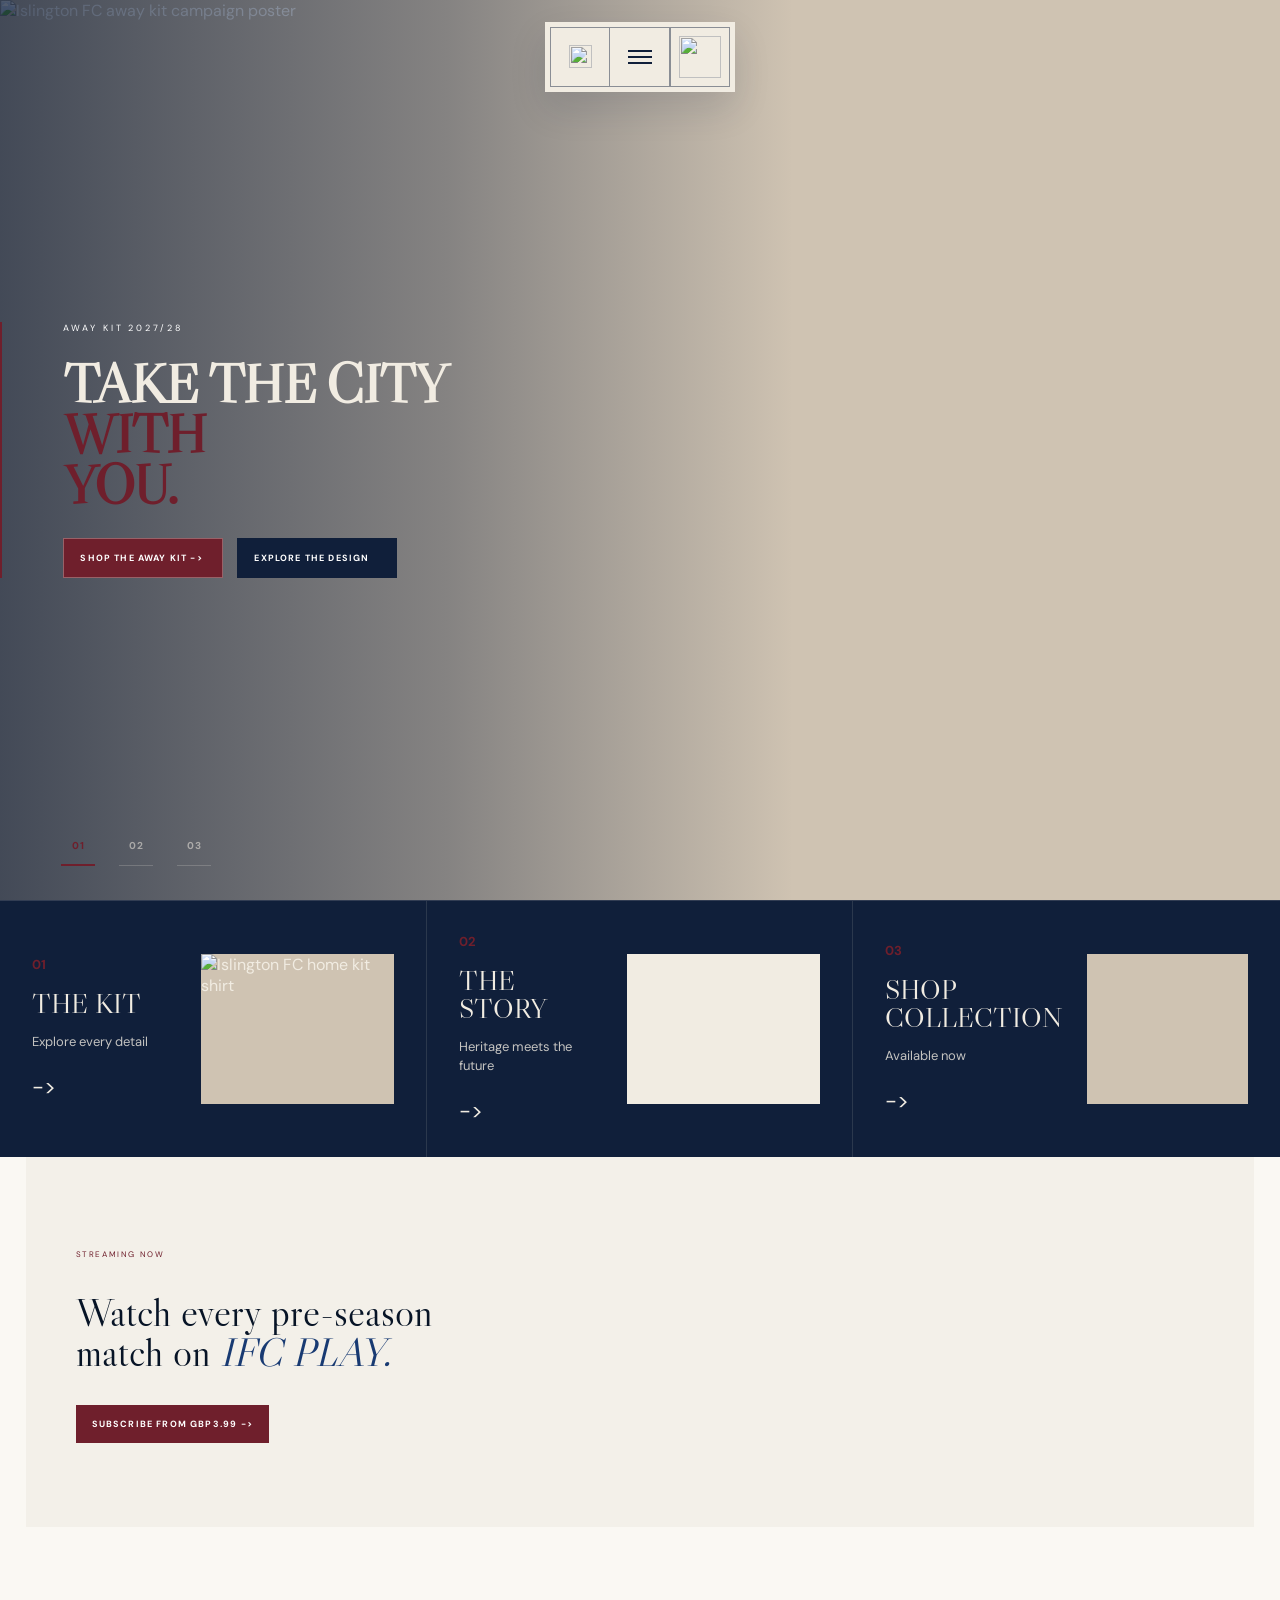
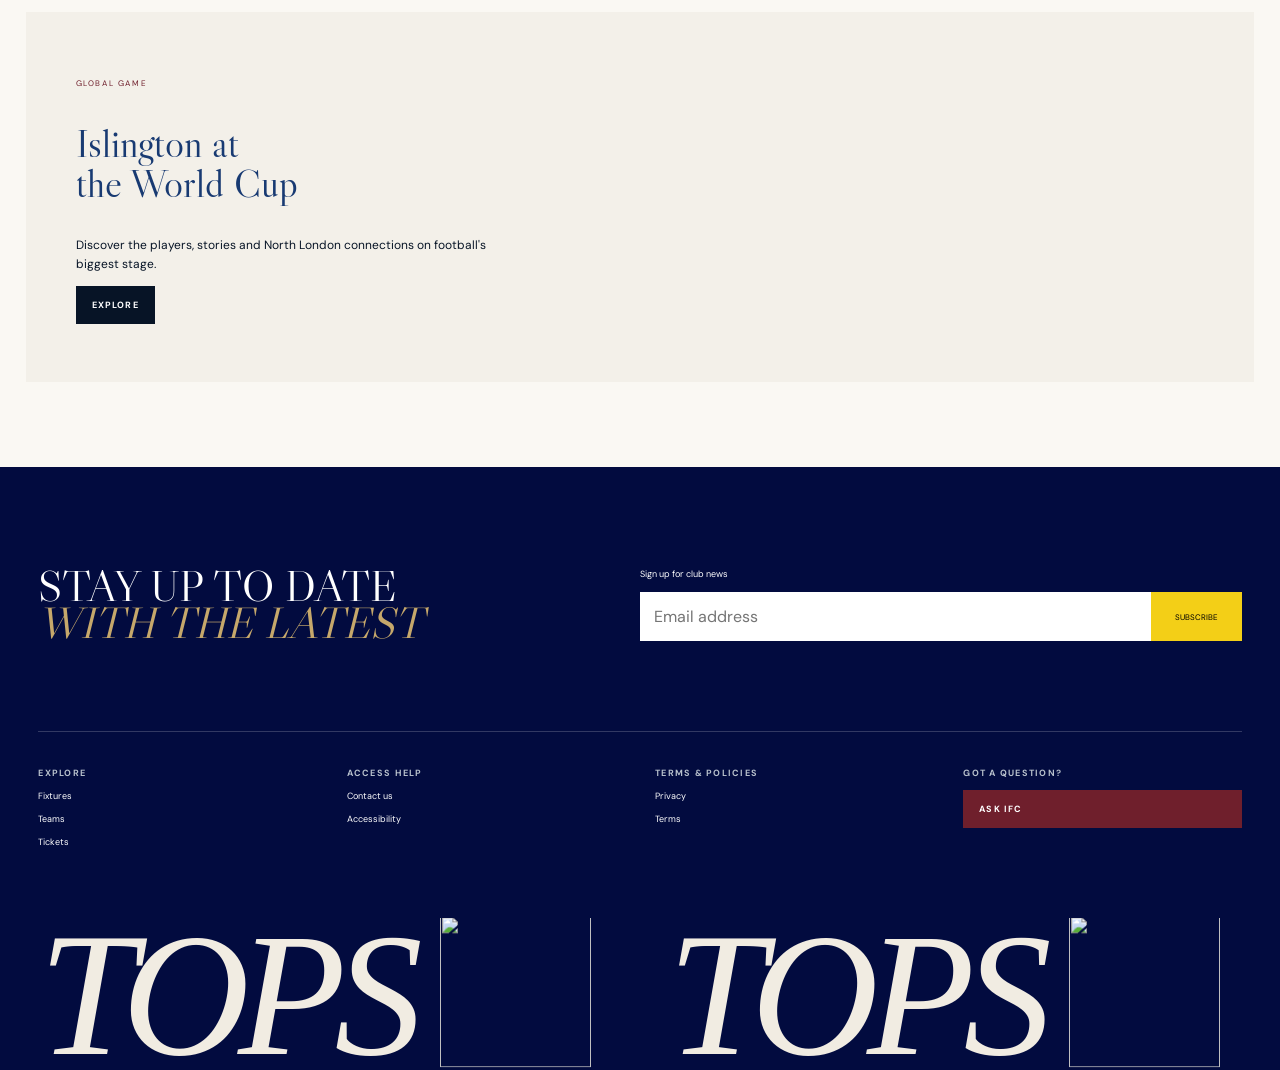
==== commit 93064b13: "Update Islington FC news and squad archive" ====
--- a/index.html
+++ b/index.html
@@ -3,9 +3,9 @@
 <head>
   <meta charset="utf-8" />
   <meta name="viewport" content="width=device-width, initial-scale=1" />
-  <title>GENTS | Islington FC</title>
+  <title>TOPS | Islington FC</title>
   <meta name="description" content="A modern heritage football portal for Islington FC." />
-  <meta property="og:title" content="GENTS | Islington FC" />
+  <meta property="og:title" content="TOPS | Islington FC" />
   <meta property="og:description" content="Modern heritage football portal for North London." />
   <meta property="og:image" content="https://islington-modern-heritage.rayk.chatgpt.site/og.png" />
   <link rel="icon" href="https://islington-modern-heritage.rayk.chatgpt.site/islington-hat.png" />
@@ -13,30 +13,247 @@
   <link rel="preconnect" href="https://fonts.gstatic.com" crossorigin>
   <link href="https://fonts.googleapis.com/css2?family=DM+Sans:wght@400;500;600;700&family=Libre+Caslon+Display&display=swap" rel="stylesheet">
   <style>
-:root{--ink:#071426;--red:#A71932;--blue:#183A72;--warm:#F3F0E9;--silver:#B8C1CC;--gold:#C6A86B;--paper:#faf8f3}*{box-sizing:border-box}html{scroll-behavior:smooth}body{margin:0;background:var(--paper);color:var(--ink);font-family:"DM Sans",sans-serif}a{color:inherit;text-decoration:none}button,input{font:inherit}.button{display:inline-flex;align-items:center;justify-content:space-between;gap:22px;padding:13px 16px;text-transform:uppercase;font-size:9px;letter-spacing:.13em;font-weight:700}.button.warm{background:var(--warm)}.button.ink{background:var(--ink);color:#fff}.button.red{background:var(--red);color:#fff}.rail{position:fixed;z-index:9;inset:0 auto 0 0;width:190px;background:var(--warm);padding:96px 24px 26px;display:flex;flex-direction:column;border-right:1px solid #07142617;align-items:center}.rail-brand{display:flex;flex-direction:column;align-items:center;gap:5px;width:100%;font-size:12px;letter-spacing:.12em}.mark,.mark.small{border:0;border-radius:0;background:transparent;height:auto;display:block}.mark{width:58px}.mark.small{width:34px}.mark img{display:block;width:100%;height:auto;object-fit:contain}.rail-brand .mark{width:82px}.gents-wordmark{display:block;width:124px;max-width:100%;line-height:0}.gents-wordmark img{display:block;width:100%;height:auto}.rail nav{display:flex;flex-direction:column;margin-top:55px;font-family:"Libre Caslon Display",Georgia,serif;font-size:25px;font-weight:700;line-height:1.06;gap:23px;letter-spacing:-.035em;width:100%;align-items:flex-start;text-align:left}.rail nav a:hover{color:var(--red)}.site{margin-left:190px}header{height:38px;border-bottom:1px solid #07142614;display:flex;justify-content:flex-end;align-items:center;padding:0 2vw}.mobile-brand{display:none}.top-links{display:flex;gap:30px;align-items:center;font-size:8px;letter-spacing:.15em}.top-links button{border:0;background:none;text-transform:uppercase;font-size:8px}.campaign{min-height:610px;background:radial-gradient(circle at 40% 50%,#3f17b6,transparent 40%),linear-gradient(120deg,#6b13d7 0 48%,#091638 48%);color:#fff;display:grid;grid-template-columns:1.15fr 1fr;overflow:hidden}.campaign-copy{padding:70px 4vw;position:relative;z-index:2}.campaign-copy>p:first-child{font-size:9px;letter-spacing:.23em}.campaign h1{font-size:clamp(62px,6.8vw,112px);line-height:.73;letter-spacing:-.06em;margin:22px 0}.campaign h1 em{font:400 .7em "Libre Caslon Display",serif;color:#c9b8ff}.campaign .lead{max-width:580px;font-size:14px;line-height:1.7}.campaign-image{position:relative;background:linear-gradient(90deg,transparent,#07142630),url('https://images.unsplash.com/photo-1570498839593-e565b39455fc?auto=format&fit=crop&w=1200&q=88') center/cover;clip-path:polygon(20% 0,100% 0,100% 100%,0 100%)}.upnext{position:absolute;right:25px;bottom:28px;width:225px;background:#071426df;padding:18px;display:flex;flex-direction:column;gap:10px;font-size:10px}.upnext b{text-transform:uppercase;color:var(--gold);letter-spacing:.15em}.upnext span{border-top:1px solid #ffffff25;padding-top:9px}.upnext a{text-transform:uppercase;font-size:8px}.score-strip{margin:24px 2vw 70px;background:#ebe8f0;display:grid;grid-template-columns:1fr 2fr 1fr;align-items:center;padding:18px 24px;text-transform:uppercase;font-size:9px;letter-spacing:.13em}.score-strip>div{display:flex;align-items:center;gap:12px;justify-content:center}.score-strip>a{text-align:right}.content-block{padding:0 2vw 85px}.section-title{display:flex;justify-content:space-between;align-items:end;border-bottom:1px solid #07142629;margin-bottom:22px}.section-title h2{font:400 26px "Libre Caslon Display",serif;margin:0;padding-bottom:12px}.section-title a{text-transform:uppercase;font-size:8px;letter-spacing:.14em;padding-bottom:12px}.news-grid{display:grid;grid-template-columns:1.15fr 1fr;gap:24px}.thumb{background:#efedf2;min-height:150px;display:grid;place-items:center;color:#c6c4cb;overflow:hidden}.thumb .mark{width:48px;opacity:.25}.thumb.stadium{background:url('https://images.unsplash.com/photo-1575361204480-aadea25e6e68?auto=format&fit=crop&w=1100&q=80') center/cover;min-height:390px}.thumb.keeper{background:url('https://images.unsplash.com/photo-1551958219-acbc608c6377?auto=format&fit=crop&w=600&q=80') center/cover}.thumb.city{background:url('https://images.unsplash.com/photo-1513635269975-59663e0ac1ad?auto=format&fit=crop&w=700&q=80') center/cover}.thumb.women{background:url('https://images.unsplash.com/photo-1600679472829-3044539ce8ed?auto=format&fit=crop&w=900&q=80') center/cover}.thumb.academy{background:url('https://images.unsplash.com/photo-1598880940080-ff9a29891b85?auto=format&fit=crop&w=700&q=80') center/cover}.lead-story>p{font-size:10px}.lead-story h3{font:36px/1.02 "Libre Caslon Display",serif;margin:14px 0}.news-minis{display:grid;grid-template-columns:1fr 1fr;gap:20px}.news-minis article p{font-size:8px;text-transform:uppercase;color:var(--red);letter-spacing:.14em}.news-minis h3,.editorial-minis h3{font:18px/1.18 "Libre Caslon Display",serif}.product-row,.team-row,.benefit-row{display:grid;grid-template-columns:repeat(5,1fr);gap:10px}.product{height:250px;background:linear-gradient(160deg,#ece8e0,#d5d0c5);position:relative;display:grid;place-items:center}.product span{position:absolute;top:8px;left:8px;background:var(--red);color:#fff;padding:4px;font-size:7px}.product b{font:50px Georgia;color:#07142618}.product-row p,.team-row b{font-size:9px}.collections{background:#050505;color:#fff;padding:36px 2vw 45px;margin-bottom:85px}.collections>p{font-size:9px;letter-spacing:.16em}.collections>div{display:grid;grid-template-columns:repeat(4,1fr);gap:10px}.collection{height:290px;background:#222;padding:18px;display:flex;flex-direction:column;justify-content:flex-end}.collection span{font-size:8px;color:var(--gold);text-transform:uppercase}.collection b{font:26px "Libre Caslon Display";margin:8px 0}.c1{background:#14203a}.c2{background:#3a1620}.c3{background:#32302b}.play-banner,.world-cup{margin:0 2vw 85px;min-height:370px;background:var(--warm);display:grid;grid-template-columns:1fr 1.2fr;align-items:center}.play-banner>div,.world-cup>div{padding:50px}.play-banner h2,.world-cup h2{font:40px/1 "Libre Caslon Display"}.play-banner em,.world-cup h2{color:var(--blue)}.play-banner>div>p,.world-cup>div>p:first-child{font-size:8px;letter-spacing:.2em;color:var(--red)}.play-banner>.thumb,.world-cup>.thumb{height:100%}.thumb.watch{background:url('https://images.unsplash.com/photo-1522778119026-d647f0596c20?auto=format&fit=crop&w=1000&q=82') center/cover}.team-row .thumb{height:120px;min-height:0}.team-row b{display:block;margin-top:8px}.editorial-grid{display:grid;grid-template-columns:1.1fr 1fr;gap:24px}.editorial-lead .thumb{height:440px}.editorial-lead h3{font:30px "Libre Caslon Display"}.editorial-minis{display:grid;grid-template-columns:1fr 1fr;gap:18px}.editorial-minis .thumb{height:145px;min-height:0}.media-watch{margin:0 2vw 85px;padding:34px 5vw;background:var(--blue);color:#fff;display:flex;justify-content:space-between;align-items:center}.media-watch p{font:22px "Libre Caslon Display";margin:0}.media-watch span{font-size:9px}.media-watch a{background:#f2cf19;color:var(--ink);padding:12px 20px;text-transform:uppercase;font-size:8px}.thumb.world{background:url('https://images.unsplash.com/photo-1526232761682-d26e03ac148e?auto=format&fit=crop&w=1000&q=82') center/cover}.world-cup{grid-template-columns:1fr 1fr}.world-cup>div>p{max-width:450px;font-size:12px;line-height:1.6}.benefit-row article>div{height:245px;background:#ebe8ee;display:flex;justify-content:space-between;padding:15px;color:#aaa}.benefit-row h3{font:18px "Libre Caslon Display"}.benefit-row a{font-size:8px;text-transform:uppercase}footer{background:#020b3f;color:#fff;padding:100px 3vw 0;overflow:hidden}.newsletter{display:grid;grid-template-columns:1fr 1fr;align-items:end}.newsletter h2{font:44px/.85 "Libre Caslon Display";margin:0}.newsletter h2 em{color:var(--gold)}form label{display:block;font-size:9px;margin-bottom:12px}form>div{display:flex}input{flex:1;padding:14px;border:0}form button{background:#f3cf17;border:0;padding:0 24px;text-transform:uppercase;font-size:8px}.footer-grid{display:grid;grid-template-columns:repeat(4,1fr);gap:30px;margin-top:90px;border-top:1px solid #ffffff30;padding-top:35px}.footer-grid>div{display:flex;flex-direction:column;gap:11px;font-size:9px}.footer-grid b{text-transform:uppercase;color:var(--silver);letter-spacing:.14em}.footer-word{font:italic 13vw/.78 Georgia;margin-top:70px;letter-spacing:-.08em;color:var(--warm);white-space:nowrap}@media(max-width:1000px){.rail{width:145px;padding:96px 16px 20px}.gents-wordmark{width:106px}.site{margin-left:145px}.campaign{grid-template-columns:1fr}.campaign-image{min-height:340px;clip-path:none}.news-grid,.editorial-grid{grid-template-columns:1fr}.product-row,.benefit-row{grid-template-columns:repeat(3,1fr)}.collections>div{grid-template-columns:1fr 1fr}.team-row{grid-template-columns:repeat(3,1fr)}}@media(max-width:700px){.rail{display:none}.site{margin-left:0}header{height:58px;justify-content:space-between;padding:0 18px}.mobile-brand{display:flex;align-items:center;gap:9px;font-size:11px;text-transform:uppercase;letter-spacing:.12em}.top-links span{display:none}.campaign{min-height:0}.campaign-copy{padding:55px 22px}.campaign h1{font-size:54px}.campaign-image{min-height:330px}.score-strip{grid-template-columns:1fr;text-align:center;gap:12px;margin-bottom:55px}.score-strip>a{text-align:center}.content-block{padding:0 18px 65px}.news-minis{grid-template-columns:1fr 1fr}.product-row,.benefit-row{display:flex;overflow-x:auto}.product-row>a,.benefit-row article{min-width:210px}.collections{padding:30px 18px}.collections>div{grid-template-columns:1fr}.collection{height:180px}.play-banner,.world-cup{margin:0 18px 65px;grid-template-columns:1fr}.play-banner>div,.world-cup>div{padding:35px 24px}.play-banner>.thumb,.world-cup>.thumb{min-height:300px}.team-row{grid-template-columns:1fr 1fr 1fr}.editorial-minis{grid-template-columns:1fr 1fr}.editorial-lead .thumb{height:300px}.media-watch{margin:0 18px 65px;gap:25px}.newsletter{grid-template-columns:1fr;gap:45px}.footer-grid{grid-template-columns:1fr 1fr}.footer-word{font-size:18vw}}
+:root{--ink:#071426;--red:#A71932;--blue:#183A72;--warm:#F3F0E9;--silver:#B8C1CC;--gold:#C6A86B;--paper:#faf8f3}*{box-sizing:border-box}html{scroll-behavior:smooth}body{margin:0;background:var(--paper);color:var(--ink);font-family:"DM Sans",sans-serif}a{color:inherit;text-decoration:none}button,input{font:inherit}.button{display:inline-flex;align-items:center;justify-content:space-between;gap:22px;padding:13px 16px;text-transform:uppercase;font-size:9px;letter-spacing:.13em;font-weight:700}.button.warm{background:var(--warm)}.button.ink{background:var(--ink);color:#fff}.button.red{background:var(--red);color:#fff}.rail{position:fixed;z-index:9;inset:0 auto 0 0;width:190px;background:var(--warm);padding:96px 24px 26px;display:flex;flex-direction:column;border-right:1px solid #07142617;align-items:center}.rail-brand{display:flex;flex-direction:column;align-items:center;gap:5px;width:100%;font-size:12px;letter-spacing:.12em}.mark,.mark.small{border:0;border-radius:0;background:transparent;height:auto;display:block}.mark{width:58px}.mark.small{width:34px}.mark img{display:block;width:100%;height:auto;object-fit:contain}.rail-brand .mark{width:82px}.tops-wordmark{display:block;width:124px;max-width:100%;line-height:0}.tops-wordmark img{display:block;width:100%;height:auto}.rail nav{display:flex;flex-direction:column;margin-top:55px;font-family:"Libre Caslon Display",Georgia,serif;font-size:25px;font-weight:700;line-height:1.06;gap:23px;letter-spacing:-.035em;width:100%;align-items:flex-start;text-align:left}.rail nav a:hover{color:var(--red)}.site{margin-left:190px}header{height:38px;border-bottom:1px solid #07142614;display:flex;justify-content:flex-end;align-items:center;padding:0 2vw}.mobile-brand{display:none}.top-links{display:flex;gap:30px;align-items:center;font-size:8px;letter-spacing:.15em}.top-links button{border:0;background:none;text-transform:uppercase;font-size:8px}.campaign{min-height:610px;background:radial-gradient(circle at 40% 50%,#3f17b6,transparent 40%),linear-gradient(120deg,#6b13d7 0 48%,#091638 48%);color:#fff;display:grid;grid-template-columns:1.15fr 1fr;overflow:hidden}.campaign-copy{padding:70px 4vw;position:relative;z-index:2}.campaign-copy>p:first-child{font-size:9px;letter-spacing:.23em}.campaign h1{font-size:clamp(62px,6.8vw,112px);line-height:.73;letter-spacing:-.06em;margin:22px 0}.campaign h1 em{font:400 .7em "Libre Caslon Display",serif;color:#c9b8ff}.campaign .lead{max-width:580px;font-size:14px;line-height:1.7}.campaign-image{position:relative;background:linear-gradient(90deg,transparent,#07142630),url('https://images.unsplash.com/photo-1570498839593-e565b39455fc?auto=format&fit=crop&w=1200&q=88') center/cover;clip-path:polygon(20% 0,100% 0,100% 100%,0 100%)}.upnext{position:absolute;right:25px;bottom:28px;width:225px;background:#071426df;padding:18px;display:flex;flex-direction:column;gap:10px;font-size:10px}.upnext b{text-transform:uppercase;color:var(--gold);letter-spacing:.15em}.upnext span{border-top:1px solid #ffffff25;padding-top:9px}.upnext a{text-transform:uppercase;font-size:8px}.score-strip{margin:24px 2vw 70px;background:#ebe8f0;display:grid;grid-template-columns:1fr 2fr 1fr;align-items:center;padding:18px 24px;text-transform:uppercase;font-size:9px;letter-spacing:.13em}.score-strip>div{display:flex;align-items:center;gap:12px;justify-content:center}.score-strip>a{text-align:right}.content-block{padding:0 2vw 85px}.section-title{display:flex;justify-content:space-between;align-items:end;border-bottom:1px solid #07142629;margin-bottom:22px}.section-title h2{font:400 26px "Libre Caslon Display",serif;margin:0;padding-bottom:12px}.section-title a{text-transform:uppercase;font-size:8px;letter-spacing:.14em;padding-bottom:12px}.news-grid{display:grid;grid-template-columns:1.15fr 1fr;gap:24px}.thumb{background:#efedf2;min-height:150px;display:grid;place-items:center;color:#c6c4cb;overflow:hidden}.thumb .mark{width:48px;opacity:.25}.thumb.stadium{background:url('https://images.unsplash.com/photo-1575361204480-aadea25e6e68?auto=format&fit=crop&w=1100&q=80') center/cover;min-height:390px}.thumb.keeper{background:url('https://images.unsplash.com/photo-1551958219-acbc608c6377?auto=format&fit=crop&w=600&q=80') center/cover}.thumb.city{background:url('https://images.unsplash.com/photo-1513635269975-59663e0ac1ad?auto=format&fit=crop&w=700&q=80') center/cover}.thumb.women{background:url('https://images.unsplash.com/photo-1600679472829-3044539ce8ed?auto=format&fit=crop&w=900&q=80') center/cover}.thumb.academy{background:url('https://images.unsplash.com/photo-1598880940080-ff9a29891b85?auto=format&fit=crop&w=700&q=80') center/cover}.lead-story>p{font-size:10px}.lead-story h3{font:36px/1.02 "Libre Caslon Display",serif;margin:14px 0}.news-minis{display:grid;grid-template-columns:1fr 1fr;gap:20px}.news-minis article p{font-size:8px;text-transform:uppercase;color:var(--red);letter-spacing:.14em}.news-minis h3,.editorial-minis h3{font:18px/1.18 "Libre Caslon Display",serif}.product-row,.team-row,.benefit-row{display:grid;grid-template-columns:repeat(5,1fr);gap:10px}.product{height:250px;background:linear-gradient(160deg,#ece8e0,#d5d0c5);position:relative;display:grid;place-items:center}.product span{position:absolute;top:8px;left:8px;background:var(--red);color:#fff;padding:4px;font-size:7px}.product b{font:50px Georgia;color:#07142618}.product-row p,.team-row b{font-size:9px}.collections{background:#050505;color:#fff;padding:36px 2vw 45px;margin-bottom:85px}.collections>p{font-size:9px;letter-spacing:.16em}.collections>div{display:grid;grid-template-columns:repeat(4,1fr);gap:10px}.collection{height:290px;background:#222;padding:18px;display:flex;flex-direction:column;justify-content:flex-end}.collection span{font-size:8px;color:var(--gold);text-transform:uppercase}.collection b{font:26px "Libre Caslon Display";margin:8px 0}.c1{background:#14203a}.c2{background:#3a1620}.c3{background:#32302b}.play-banner,.world-cup{margin:0 2vw 85px;min-height:370px;background:var(--warm);display:grid;grid-template-columns:1fr 1.2fr;align-items:center}.play-banner>div,.world-cup>div{padding:50px}.play-banner h2,.world-cup h2{font:40px/1 "Libre Caslon Display"}.play-banner em,.world-cup h2{color:var(--blue)}.play-banner>div>p,.world-cup>div>p:first-child{font-size:8px;letter-spacing:.2em;color:var(--red)}.play-banner>.thumb,.world-cup>.thumb{height:100%}.thumb.watch{background:url('https://images.unsplash.com/photo-1522778119026-d647f0596c20?auto=format&fit=crop&w=1000&q=82') center/cover}.team-row .thumb{height:120px;min-height:0}.team-row b{display:block;margin-top:8px}.editorial-grid{display:grid;grid-template-columns:1.1fr 1fr;gap:24px}.editorial-lead .thumb{height:440px}.editorial-lead h3{font:30px "Libre Caslon Display"}.editorial-minis{display:grid;grid-template-columns:1fr 1fr;gap:18px}.editorial-minis .thumb{height:145px;min-height:0}.media-watch{margin:0 2vw 85px;padding:34px 5vw;background:var(--blue);color:#fff;display:flex;justify-content:space-between;align-items:center}.media-watch p{font:22px "Libre Caslon Display";margin:0}.media-watch span{font-size:9px}.media-watch a{background:#f2cf19;color:var(--ink);padding:12px 20px;text-transform:uppercase;font-size:8px}.thumb.world{background:url('https://images.unsplash.com/photo-1526232761682-d26e03ac148e?auto=format&fit=crop&w=1000&q=82') center/cover}.world-cup{grid-template-columns:1fr 1fr}.world-cup>div>p{max-width:450px;font-size:12px;line-height:1.6}.benefit-row article>div{height:245px;background:#ebe8ee;display:flex;justify-content:space-between;padding:15px;color:#aaa}.benefit-row h3{font:18px "Libre Caslon Display"}.benefit-row a{font-size:8px;text-transform:uppercase}footer{background:#020b3f;color:#fff;padding:100px 3vw 0;overflow:hidden}.newsletter{display:grid;grid-template-columns:1fr 1fr;align-items:end}.newsletter h2{font:44px/.85 "Libre Caslon Display";margin:0}.newsletter h2 em{color:var(--gold)}form label{display:block;font-size:9px;margin-bottom:12px}form>div{display:flex}input{flex:1;padding:14px;border:0}form button{background:#f3cf17;border:0;padding:0 24px;text-transform:uppercase;font-size:8px}.footer-grid{display:grid;grid-template-columns:repeat(4,1fr);gap:30px;margin-top:90px;border-top:1px solid #ffffff30;padding-top:35px}.footer-grid>div{display:flex;flex-direction:column;gap:11px;font-size:9px}.footer-grid b{text-transform:uppercase;color:var(--silver);letter-spacing:.14em}.footer-word{font:italic 13vw/.78 Georgia;margin-top:70px;letter-spacing:-.08em;color:var(--warm);white-space:nowrap}@media(max-width:1000px){.rail{width:145px;padding:96px 16px 20px}.tops-wordmark{width:118px}.site{margin-left:145px}.campaign{grid-template-columns:1fr}.campaign-image{min-height:340px;clip-path:none}.news-grid,.editorial-grid{grid-template-columns:1fr}.product-row,.benefit-row{grid-template-columns:repeat(3,1fr)}.collections>div{grid-template-columns:1fr 1fr}.team-row{grid-template-columns:repeat(3,1fr)}}@media(max-width:700px){.rail{display:none}.site{margin-left:0}header{height:58px;justify-content:space-between;padding:0 18px}.mobile-brand{display:flex;align-items:center;gap:9px;font-size:11px;text-transform:uppercase;letter-spacing:.12em}.top-links span{display:none}.campaign{min-height:0}.campaign-copy{padding:55px 22px}.campaign h1{font-size:54px}.campaign-image{min-height:330px}.score-strip{grid-template-columns:1fr;text-align:center;gap:12px;margin-bottom:55px}.score-strip>a{text-align:center}.content-block{padding:0 18px 65px}.news-minis{grid-template-columns:1fr 1fr}.product-row,.benefit-row{display:flex;overflow-x:auto}.product-row>a,.benefit-row article{min-width:210px}.collections{padding:30px 18px}.collections>div{grid-template-columns:1fr}.collection{height:180px}.play-banner,.world-cup{margin:0 18px 65px;grid-template-columns:1fr}.play-banner>div,.world-cup>div{padding:35px 24px}.play-banner>.thumb,.world-cup>.thumb{min-height:300px}.team-row{grid-template-columns:1fr 1fr 1fr}.editorial-minis{grid-template-columns:1fr 1fr}.editorial-lead .thumb{height:300px}.media-watch{margin:0 18px 65px;gap:25px}.newsletter{grid-template-columns:1fr;gap:45px}.footer-grid{grid-template-columns:1fr 1fr}.footer-word{font-size:18vw}}
+.cover-hero{position:relative;min-height:92vh;background:#c7aa8d;overflow:hidden;color:#fff;display:grid;align-items:end}.cover-hero img{position:absolute;inset:0;width:100%;height:100%;object-fit:cover;object-position:center;display:block}.cover-hero:after{content:"";position:absolute;inset:0;background:linear-gradient(90deg,#0714268f 0,#07142650 34%,transparent 62%)}.cover-copy{position:relative;z-index:1;padding:0 4vw 58px;max-width:760px}.cover-copy p{font-size:9px;letter-spacing:.24em;text-transform:uppercase;margin:0 0 16px}.cover-copy h1{font-size:clamp(44px,4.4vw,68px);line-height:.86;letter-spacing:-.045em;margin:0 0 22px;white-space:nowrap}.cover-copy .button{max-width:190px}@media(max-width:1000px){.cover-hero{min-height:82vh}.cover-copy{padding:0 5vw 48px}.cover-copy h1{font-size:46px}}@media(max-width:700px){.cover-hero{min-height:78vh}.cover-hero img{object-position:60% center}.cover-hero:after{background:linear-gradient(180deg,transparent 0,#0714269a 72%,#071426d9 100%)}.cover-copy{padding:0 22px 36px}.cover-copy h1{font-size:36px;white-space:normal}}
+.rail{width:200px;background:#101f3a;color:#f1ece2;padding:54px 24px 30px;align-items:flex-start}.site{margin-left:200px}.rail-brand{align-items:flex-start;width:100%}.tops-wordmark{width:118px}.rail nav{margin-top:48px;font-size:22px;gap:18px;letter-spacing:-.025em}.rail nav a{position:relative;padding-left:18px}.rail nav a:first-child:before{content:"";position:absolute;left:0;top:.12em;width:2px;height:1.25em;background:#6f1f2c}.rail nav a:hover{color:#c6a35b}.rail-tools{margin-top:auto;display:grid;gap:17px;font-size:10px;letter-spacing:.12em;text-transform:uppercase;color:#101f3a}.rail-tools span{display:flex;align-items:center;gap:12px}.rail-tools i{width:16px;height:16px;border:1px solid #101f3a66;border-radius:50%;display:inline-block}.cover-hero{min-height:78vh;background:#cfc3b2;align-items:center}.cover-hero:before{content:"";position:absolute;inset:0;background-image:url('assets/islington-gents-mark.webp');background-repeat:no-repeat;background-size:460px auto;background-position:28% 58%;opacity:.055;z-index:1}.cover-hero:after{background:linear-gradient(90deg,rgba(13,27,52,.72) 0%,rgba(13,27,52,.38) 35%,rgba(13,27,52,0) 62%)}.cover-hero img{object-position:center}.cover-copy{padding:0 4.8vw;max-width:560px;border-left:2px solid #6f1f2c;align-self:center;margin-top:2vh}.cover-copy p{letter-spacing:.32em;margin-bottom:25px}.cover-copy h1{font-family:"Libre Caslon Display",Georgia,serif;font-size:clamp(60px,5.6vw,94px);line-height:.86;letter-spacing:-.035em;color:#f1ece2;white-space:normal}.cover-copy h1 span{color:#6f1f2c;display:block}.cover-copy .lead{font-size:17px;line-height:1.55;max-width:430px;margin:0 0 30px;color:#f1ece2}.cover-actions{display:flex;gap:14px;flex-wrap:wrap}.cover-actions .button{min-width:160px;justify-content:space-between;border:1px solid #f1ece252}.cover-actions .button.ghost{background:#101f3a24;color:#fff}.kit-card{position:absolute;z-index:2;width:156px;padding:18px;border:1px solid #ffffff55;background:#f1ece21f;backdrop-filter:blur(12px);color:#f1ece2;font-size:12px;line-height:1.6}.kit-card b{display:block;font-size:10px;letter-spacing:.12em;text-transform:uppercase;margin-bottom:10px}.kit-card b:after{content:"";display:block;width:18px;height:1px;background:#f1ece2;margin-top:11px}.kit-card span{display:block;color:#f1ece2d8}.kit-card em{display:block;color:#cfc3b2;font-style:normal;font-size:10px;margin-top:12px}.card-home{right:17%;top:9%}.card-inspired{left:31%;bottom:10%}.card-detail{right:11%;bottom:16%}.discover-kit{position:absolute;z-index:2;left:4.8vw;bottom:28px;font-size:9px;letter-spacing:.2em;text-transform:uppercase;color:#f1ece2}.kit-entry{background:#101f3a;color:#f1ece2;display:grid;grid-template-columns:repeat(3,1fr);border-top:1px solid #f1ece226}.kit-entry a{min-height:210px;display:grid;grid-template-columns:.75fr 1fr;gap:24px;padding:32px;border-right:1px solid #f1ece21f;align-items:center}.kit-entry a:last-child{border-right:0}.kit-entry small{display:block;color:#6f1f2c;font-weight:700;font-size:13px;margin-bottom:16px}.kit-entry h2{font:28px/1 "Libre Caslon Display",Georgia,serif;margin:0 0 16px;color:#f1ece2}.kit-entry p{margin:0 0 20px;font-size:13px;line-height:1.45;color:#f1ece2cc}.kit-entry span{font-size:22px}.kit-entry figure{height:150px;margin:0;background:#cfc3b2 center/cover;transition:transform .35s ease}.kit-entry a:hover figure{transform:translateY(-5px)}.kit-img-one{background-image:url('assets/home-kit-hero.webp');background-position:55% 52%}.kit-img-two{background-image:url('assets/islington-gents-mark.webp');background-size:contain!important;background-repeat:no-repeat!important;background-color:#cfc3b2!important}.kit-img-three{background-image:url('assets/home-kit-hero.webp');background-position:84% 52%}.campaign{display:none}@media(max-width:1000px){.rail{width:170px;padding:54px 20px 24px}.site{margin-left:170px}.tops-wordmark{width:92px}.rail nav{font-size:20px;gap:15px}.cover-copy h1{font-size:54px}.kit-card{display:none}.kit-entry{grid-template-columns:1fr}.kit-entry a{grid-template-columns:1fr 1fr}}@media(max-width:700px){.rail{display:none}.site{margin-left:0}.cover-hero{min-height:82vh}.cover-hero img{object-position:62% center}.cover-copy{border-left:0;padding:0 22px;margin-top:18vh}.cover-copy h1{font-size:42px}.cover-actions{gap:10px}.kit-entry a{grid-template-columns:1fr;min-height:0;padding:26px 22px}.discover-kit{left:22px}}  </style>
+  <style>
+    .cover-hero:before{background-size:430px auto;background-position:30% 57%;opacity:.05}
+    .cover-copy{max-width:670px;margin-top:0}
+    .cover-copy h1{font-size:clamp(52px,4.75vw,74px);line-height:.9;letter-spacing:-.03em}
+    .cover-copy .lead{letter-spacing:0;text-transform:none;font-size:17px;line-height:1.55}
+    .card-inspired{left:59%;bottom:8%}
+    .cover-copy h1{font-size:clamp(50px,4.35vw,68px)}
+    .kit-card{background:#f1ece233;border-color:#ffffff75;box-shadow:0 18px 42px #101f3a2e}
+    .card-home{right:9%;top:7%}
+    .card-detail{right:6%;bottom:13%}
+    body:not(.rail-visible) .rail{opacity:0;transform:translateX(-100%);pointer-events:none}
+    .rail{transition:opacity .35s ease,transform .35s ease}
+    body:not(.rail-visible) .site{margin-left:0}
+    .site{transition:margin-left .35s ease}
+    .cover-hero:before{display:none}
+    .kit-card{display:none}
+    .cover-topbar{position:absolute;z-index:4;top:22px;left:50%;transform:translateX(-50%);width:286px;height:76px;background:#f1ece2;border:5px solid #f1ece2;display:grid;grid-template-columns:66px 1fr 66px;box-shadow:0 16px 36px #101f3a22}
+    .cover-topbar a,.cover-topbar button{display:grid;place-items:center;border:1px solid #101f3a75;background:transparent;color:#101f3a}
+    .cover-topbar a+a,.cover-topbar button{border-left:0}
+    .cover-topbar img{max-width:50px;max-height:50px;object-fit:contain;display:block}
+    .cover-topbar .secondary-logo{max-width:48px;max-height:48px;border-radius:50%}
+    .cover-topbar a{position:relative;overflow:hidden}
+    .cover-topbar a img{position:static;inset:auto;width:46px;height:46px;object-fit:contain;object-position:center}
+    .cover-topbar a:first-child img{width:42px;height:42px;transform:translateY(-1px)}
+    .cover-topbar a:last-child img{width:50px;height:50px;background:#fff;border-radius:50%;padding:3px}
+    .cover-hero{min-height:100vh;height:100vh}
+    .cover-hero>img{height:100vh}
+    .cover-topbar{width:298px;height:106px;grid-template-columns:repeat(3,96px)}
+    .cover-topbar a,.cover-topbar button{height:96px}
+    .cover-topbar a:last-child img{background:transparent;border-radius:0;padding:0;width:50px;height:50px}
+    .menu-lines{width:28px;height:16px;display:grid;gap:5px}
+    .menu-lines span{display:block;height:2px;background:#101f3a}
+    @media(max-width:700px){.cover-topbar{width:226px;height:82px;top:18px;grid-template-columns:repeat(3,72px)}.cover-topbar a,.cover-topbar button{height:72px}.cover-topbar img{max-width:46px;max-height:46px}.cover-topbar .secondary-logo{max-width:44px;max-height:44px}}
+    @media(max-width:1000px){.cover-copy h1{font-size:50px}}
+    .cover-topbar{width:190px;height:70px;grid-template-columns:repeat(3,60px)}
+    .cover-topbar a,.cover-topbar button{height:60px}
+    .cover-topbar a img{width:38px;height:38px}
+    .cover-topbar a:first-child img{width:23px;height:23px;object-fit:contain;border-radius:0!important;background:transparent!important;padding:0!important}
+    .cover-topbar a:last-child img{width:42px;height:42px}
+    .menu-lines{width:24px;height:14px;gap:4px}
+    @media(max-width:700px){.cover-topbar{width:190px;height:70px;grid-template-columns:repeat(3,60px)}.cover-topbar a,.cover-topbar button{height:60px}}
+    :root{--red:#6F1F2C}
+    .cover-copy{max-width:720px}
+    .cover-copy h1 .title-columns{display:grid;grid-template-columns:1fr;gap:0;align-items:baseline;color:#6F1F2C}
+    .cover-copy h1 .title-columns span{display:block;color:#6F1F2C}
+    .cover-actions{margin-top:28px}
+    .cover-actions .button.ghost{background:#101F3A;color:#fff;border-color:#101F3A}
+    .kit-img-one{background-image:none;background:#cfc3b2;overflow:hidden}
+    .kit-img-one img{display:block;width:100%;height:100%;object-fit:cover;object-position:center 42%}
+    .rail nav a:first-child:before{display:none}
+    .rail nav a:before{content:"";position:absolute;left:0;top:.12em;width:2px;height:1.25em;background:#6F1F2C;opacity:0;transform:scaleY(.4);transform-origin:center;transition:opacity .22s ease,transform .22s ease}
+    .rail nav a.is-active:before{display:block;opacity:1;transform:scaleY(1)}
+    .tops-pattern{margin-top:70px;overflow:hidden}
+    .tops-pattern-track{display:flex;align-items:center;gap:76px;width:max-content;animation:topsMarquee 24s linear infinite}
+    .tops-pattern-item{display:flex;align-items:center;gap:.16em;white-space:nowrap;color:#f1ece2;font:italic clamp(128px,13.8vw,228px)/.78 Georgia,serif;letter-spacing:-.065em;text-transform:uppercase}
+    .tops-pattern-item img{width:.86em;height:.86em;object-fit:contain;display:block;transform:translateY(-.015em)}
+    @keyframes topsMarquee{from{transform:translateX(0)}to{transform:translateX(-50%)}}
+    @media(max-width:700px){.tops-pattern{margin-top:46px}.tops-pattern-track{gap:42px;animation-duration:18s}.tops-pattern-item{font-size:88px}}
+    .rail-submenu{position:fixed;z-index:8;top:0;bottom:0;left:200px;width:min(620px,calc(100vw - 200px));background:#f8f5ee;color:#020936;border-left:1px solid #101f3a18;border-right:1px solid #101f3a18;padding:118px 40px 42px;opacity:0;transform:translateX(-18px);pointer-events:none;transition:opacity .28s ease,transform .28s ease}
+    body.submenu-open.rail-visible .rail-submenu{opacity:1;transform:translateX(0);pointer-events:auto}
+    .rail-submenu-close{position:absolute;top:28px;right:30px;width:36px;height:36px;border:1px solid #101f3a33;background:transparent;color:#020936;display:grid;place-items:center;font-size:24px;line-height:1;cursor:pointer}
+    .rail-submenu-kicker{margin:0 0 30px;font-size:10px;font-weight:700;letter-spacing:.22em;text-transform:uppercase;color:#6F1F2C}
+    .rail-submenu-list{margin:0;padding:0;list-style:none;border-top:1px solid #101f3a18}
+    .rail-submenu-list a{display:flex;align-items:center;justify-content:space-between;gap:34px;padding:28px 0;border-bottom:1px solid #101f3a18;font:clamp(34px,4.2vw,58px)/.95 "Libre Caslon Display",Georgia,serif;letter-spacing:-.035em}
+    .rail-submenu-list a:after{content:">";font-family:Georgia,serif;font-size:.82em;line-height:1;transition:transform .2s ease}
+    .rail-submenu-list a:hover:after{transform:translateX(6px)}
+    .rail nav a.is-submenu-active{color:#c6a35b}
+    @media(max-width:1000px){.rail-submenu{left:170px;width:calc(100vw - 170px);padding:96px 30px 36px}.rail-submenu-list a{font-size:42px}}
+    @media(max-width:700px){.rail-submenu{display:none}}
+    .rail nav a{padding-left:0}
+    .rail nav a:before,.rail nav a:first-child:before,.rail nav a.is-active:before{display:none!important}
+    .rail{border-right:2px solid #6F1F2C!important}
+    .rail-submenu{border:1px solid #6F1F2C;border-left-width:2px}
+    .rail-submenu-close{display:none}
+    .rail-social{margin-top:auto;display:flex;gap:14px}
+    .rail-social a{width:38px;height:38px;border-radius:50%;background:#f1ece2;color:#101f3a;display:grid;place-items:center;font:700 10px/1 "DM Sans",sans-serif;text-transform:uppercase;letter-spacing:.04em;transition:background .2s ease,color .2s ease,transform .2s ease}
+    .rail-social a:hover{background:#6F1F2C;color:#f1ece2;transform:translateY(-2px)}
+    .rail{background:#6F1F2C!important;color:#f1ece2!important;padding:0!important;border-right:2px solid #C6A86B!important;align-items:stretch!important}
+    .rail-brand{display:grid!important;place-items:center!important;width:100%!important;padding:42px 24px 38px!important;margin:0 0 40px!important;background:#101F3A!important;border-bottom:2px solid #C6A86B!important}
+    .tops-wordmark{width:126px!important;margin:0 auto!important}
+    .rail nav{padding:0 24px!important;margin-top:0!important;color:#f1ece2!important}
+    .rail nav a:hover,.rail nav a.is-active,.rail nav a.is-submenu-active{color:#C6A86B!important}
+    .rail-social{display:none!important}
+    .hero-slides{position:absolute;inset:0}
+    .hero-slide{position:absolute;inset:0;width:100%;height:100%;object-fit:cover;object-position:center;display:block;opacity:0;transition:opacity .7s ease,transform 5s ease;transform:scale(1.02)}
+    .hero-slide.is-active{opacity:1;transform:scale(1)}
+    .hero-slide:nth-child(1){object-position:center 48%}
+    .hero-slide:nth-child(2){object-position:center 42%}
+    .hero-slide:nth-child(3){object-position:center}
+    .cover-hero>img{display:none}
+    .hero-switch{position:absolute;z-index:3;left:4.8vw;bottom:34px;display:flex;align-items:end;gap:24px}
+    .hero-switch button{position:relative;width:34px;padding:0 0 14px;border:0;background:transparent;color:#f1ece288;font-size:10px;font-weight:700;letter-spacing:.14em;cursor:pointer}
+    .hero-switch button:after{content:"";position:absolute;left:0;right:0;bottom:0;height:1px;background:#f1ece233}
+    .hero-switch button.is-active{color:#6F1F2C}
+    .hero-switch button.is-active:after{height:2px;background:#6F1F2C}
+    .kit-img-two{background-image:url('assets/home-kit-story-pattern.webp')!important;background-size:cover!important;background-position:center!important;background-color:#f1ece2!important}
+    @media(max-width:700px){.rail-social{display:none}.hero-switch{left:22px;bottom:24px}.hero-switch button{width:30px}}
   </style>
 </head>
 <body>
 <main>
   <aside class="rail">
-    <a href="#top" class="rail-brand" aria-label="Gents - Islington FC home"><span class="gents-wordmark"><img src="assets/islington-gents-mark.png" alt="Islington FC Gents"></span></a>
-    <nav><a href="#fixtures">Matches</a><a href="#teams">Teams</a><a href="#tickets">Tickets &amp; Premium</a><a href="#membership">Membership</a><a href="#shop">Shop IFC</a><a href="#play">IFC PLAY</a><a href="#club">The Club</a><a href="#latest">Explore</a></nav>
+    <a href="#top" class="rail-brand" aria-label="TOPS - Islington FC home"><span class="tops-wordmark"><img src="assets/sidebar-sculpture-logo.webp" alt="Islington FC TOPS"></span></a>
+    <nav><a href="news.html">News</a><a href="#fixtures" data-menu="matches">Matches</a><a href="#teams" data-menu="teams">Teams</a><a href="#tickets" data-menu="tickets">Tickets</a><a href="#membership" data-menu="membership">Membership</a><a href="#shop" data-menu="shop">Shop IFC</a><a href="#play" data-menu="play">IFC PLAY</a><a href="#club" data-menu="club">The Club</a><a href="#latest" data-menu="explore">Explore</a></nav>
   </aside>
+  <aside class="rail-submenu" aria-hidden="true"><p class="rail-submenu-kicker">Teams</p><ul class="rail-submenu-list"></ul></aside>
   <div class="site" id="top">
-    <section class="campaign"><div class="campaign-copy"><p>2026 / 27 SEASON</p><h1>WATCH EVERY<br><em>HOME GAME</em></h1><p class="lead">A new era of football in North London. Season memberships, live fixtures and every story from the borough.</p><a class="button warm" href="#membership">Join the club ↗</a></div><div class="campaign-image"><div class="upnext"><b>Coming up</b><span>IFC v Arden City</span><span>Women v Borough</span><a href="#fixtures">View fixtures</a></div></div></section>
-    <div class="score-strip" id="fixtures"><span>Latest result</span><div><span class="mark small"><img src="https://islington-modern-heritage.rayk.chatgpt.site/islington-hat.png" alt=""></span><b>ISLINGTON 3 - 1 RIVERSIDE</b></div><a href="#report">Match report ↗</a></div>
-    <section class="content-block" id="latest"><div class="section-title"><h2>Top stories</h2><a href="#all">All news &amp; video ↗</a></div><div class="news-grid"><article class="lead-story"><div class="thumb stadium"></div><p>First Team · 16.07.26</p><h3>A new chapter begins in North London</h3><p>Live updates, interviews and matchday detail from inside the club.</p><a class="button ink" href="#read">Read more</a></article><div class="news-minis"><article><div class="thumb keeper"></div><p>Gallery</p><h3>Focus on the keepers</h3></article><article><div class="thumb city"></div><p>Club</p><h3>What’s it like to play in the Borough Cup Final?</h3></article><article><div class="thumb women"></div><p>Women</p><h3>Squad return for pre-season</h3></article><article><div class="thumb academy"></div><p>Academy</p><h3>Every North London goal</h3></article></div></div></section>
-    <section class="content-block shop" id="shop"><div class="section-title"><h2>Shop by category</h2><a href="#shop">Shop ↗</a></div><div class="product-row"><a href="#product"><div class="product"><span>New season</span><b>N5</b></div><p>Home Kit 26/27</p></a><a href="#product"><div class="product"><span>New season</span><b>IF</b></div><p>New Era</p></a><a href="#product"><div class="product"><span>New season</span><b>N5</b></div><p>Away Kit</p></a><a href="#product"><div class="product"><span>New season</span><b>IF</b></div><p>Lifestyle Range</p></a><a href="#product"><div class="product"><span>New season</span><b>N5</b></div><p>Youth Wear</p></a></div></section>
-    <section class="collections"><p>IFC / HERITAGE COLLECTIONS</p><div><a href="#collection" class="collection c0"><span>Collection 01</span><b>N5 / 1886</b>↗</a><a href="#collection" class="collection c1"><span>Collection 02</span><b>MATCHDAY</b>↗</a><a href="#collection" class="collection c2"><span>Collection 03</span><b>NORTH LONDON</b>↗</a><a href="#collection" class="collection c3"><span>Collection 04</span><b>THE ARCHIVE</b>↗</a></div></section>
-    <section class="play-banner" id="play"><div><p>STREAMING NOW</p><h2>Watch every pre-season<br>match on <em>IFC PLAY.</em></h2><a class="button red" href="#watch">Subscribe from £3.99 ↗</a></div><div class="thumb watch"></div></section>
-    <section class="content-block" id="teams"><div class="section-title"><h2>Your Islington</h2><a href="#all">View all ↗</a></div><div class="team-row"><a href="#team"><div class="thumb"></div><b>Men</b></a><a href="#team"><div class="thumb"></div><b>Men U21s</b></a><a href="#team"><div class="thumb"></div><b>Women</b></a><a href="#team"><div class="thumb"></div><b>The Academy</b></a><a href="#team"><div class="thumb"></div><b>Girls Academy</b></a></div></section>
-    <section class="content-block split-news"><div class="section-title"><h2>Latest from Islington Women</h2><a href="#all">View all ↗</a></div><div class="editorial-grid"><article class="editorial-lead"><div class="thumb women"></div><h3>Women’s squad returns for pre-season</h3></article><div class="editorial-minis"><article><div class="thumb city"></div><h3>New arrivals join the first session</h3></article><article><div class="thumb academy"></div><h3>Four more years for our number nine</h3></article><article><div class="thumb city"></div><h3>Goalkeeper pathway launches</h3></article><article><div class="thumb academy"></div><h3>Laying the foundations</h3></article></div></div></section>
-    <section class="media-watch"><div><p>ISLINGTON MEDIA WATCH</p><span>The latest football stories from across North London</span></div><a href="#subscribe">Subscribe now</a></section>
-    <section class="content-block split-news"><div class="section-title"><h2>Latest from the Academy</h2><a href="#all">View all ↗</a></div><div class="editorial-grid"><article class="editorial-lead"><div class="thumb academy"></div><h3>Under-18s learn their opening fixtures</h3></article><div class="editorial-minis"><article><div class="thumb keeper"></div><h3>Young Lions head to Spain</h3></article><article><div class="thumb stadium"></div><h3>Ramsey joins the U21s</h3></article><article><div class="thumb keeper"></div><h3>Five academy graduates called up</h3></article><article><div class="thumb stadium"></div><h3>Gunter loaned to Boreham</h3></article></div></div></section>
-    <section class="world-cup"><div><p>GLOBAL GAME</p><h2>Islington at<br>the World Cup</h2><p>Discover the players, stories and North London connections on football’s biggest stage.</p><a class="button ink" href="#explore">Explore</a></div><div class="thumb world"></div></section>
-    <section class="content-block benefits" id="membership"><div class="section-title"><h2>Membership benefits</h2><a href="#more">Find out more ↗</a></div><div class="benefit-row"><article><div><span>01</span><span class="mark small"><img src="https://islington-modern-heritage.rayk.chatgpt.site/islington-hat.png" alt=""></span></div><h3>The Athletic Subscription</h3><a href="#view">View ↗</a></article><article><div><span>02</span><span class="mark small"><img src="https://islington-modern-heritage.rayk.chatgpt.site/islington-hat.png" alt=""></span></div><h3>Ticket Access</h3><a href="#view">View ↗</a></article><article><div><span>03</span><span class="mark small"><img src="https://islington-modern-heritage.rayk.chatgpt.site/islington-hat.png" alt=""></span></div><h3>Retail Voucher</h3><a href="#view">View ↗</a></article><article><div><span>04</span><span class="mark small"><img src="https://islington-modern-heritage.rayk.chatgpt.site/islington-hat.png" alt=""></span></div><h3>IFC Play</h3><a href="#view">View ↗</a></article><article><div><span>05</span><span class="mark small"><img src="https://islington-modern-heritage.rayk.chatgpt.site/islington-hat.png" alt=""></span></div><h3>One Hotspur</h3><a href="#view">View ↗</a></article></div></section>
-    <footer><div class="newsletter"><h2>STAY UP TO DATE<br><em>WITH THE LATEST</em></h2><form><label for="email">Sign up for club news</label><div><input id="email" type="email" placeholder="Email address"><button>Subscribe</button></div></form></div><div class="footer-grid"><div><b>Explore</b><a href="#">Fixtures</a><a href="#">Teams</a><a href="#">Tickets</a></div><div><b>Access help</b><a href="#">Contact us</a><a href="#">Accessibility</a></div><div><b>Terms &amp; policies</b><a href="#">Privacy</a><a href="#">Terms</a></div><div><b>Got a question?</b><a class="button red" href="#help">Ask IFC</a></div></div><div class="footer-word">ISLINGTON</div></footer>
+    <section class="cover-hero"><div class="hero-slides"><img class="hero-slide is-active" src="assets/away-kit-hero-poster.webp" alt="Islington FC away kit campaign poster"><img class="hero-slide" src="assets/home-kit-hero.webp" alt="Islington FC players wearing the new home kit"><img class="hero-slide" src="assets/home-kit-story-pattern.webp" alt="Islington FC home kit heritage pattern"></div><div class="cover-topbar"><a href="#top" aria-label="Islington FC"><img src="assets/nav-hat-logo.webp" alt=""></a><button type="button" aria-label="Open menu"><span class="menu-lines"><span></span><span></span><span></span></span></button><a href="#top" aria-label="TOPS"><img src="assets/nav-gents-logo.webp" alt=""></a></div><div class="cover-copy"><p>Away Kit 2027/28</p><h1>TAKE THE CITY <span class="title-columns"><span>WITH</span><span>YOU.</span></span></h1><div class="cover-actions"><a class="button red" href="#shop">Shop the away kit -></a><a class="button ghost" href="#kit-story">Explore the design</a></div></div><div class="hero-switch" aria-label="Hero slides"><button class="is-active" type="button" data-slide="0">01</button><button type="button" data-slide="1">02</button><button type="button" data-slide="2">03</button></div></section>
+    <section class="kit-entry" id="kit-story"><a href="#shop"><div><small>01</small><h2>THE KIT</h2><p>Explore every detail</p><span>-></span></div><figure class="kit-img-one"><img src="assets/home-kit-product.webp" alt="Islington FC home kit shirt"></figure></a><a href="#club"><div><small>02</small><h2>THE STORY</h2><p>Heritage meets the future</p><span>-></span></div><figure class="kit-img-two"></figure></a><a href="#shop"><div><small>03</small><h2>SHOP COLLECTION</h2><p>Available now</p><span>-></span></div><figure class="kit-img-three"></figure></a></section>
+    <section class="play-banner" id="play"><div><p>STREAMING NOW</p><h2>Watch every pre-season<br>match on <em>IFC PLAY.</em></h2><a class="button red" href="#watch">Subscribe from GBP3.99 -></a></div><div class="thumb watch"></div></section>
+    <section class="world-cup"><div><p>GLOBAL GAME</p><h2>Islington at<br>the World Cup</h2><p>Discover the players, stories and North London connections on football's biggest stage.</p><a class="button ink" href="#explore">Explore</a></div><div class="thumb world"></div></section>
+    <footer><div class="newsletter"><h2>STAY UP TO DATE<br><em>WITH THE LATEST</em></h2><form><label for="email">Sign up for club news</label><div><input id="email" type="email" placeholder="Email address"><button>Subscribe</button></div></form></div><div class="footer-grid"><div><b>Explore</b><a href="#">Fixtures</a><a href="#">Teams</a><a href="#">Tickets</a></div><div><b>Access help</b><a href="#">Contact us</a><a href="#">Accessibility</a></div><div><b>Terms &amp; policies</b><a href="#">Privacy</a><a href="#">Terms</a></div><div><b>Got a question?</b><a class="button red" href="#help">Ask IFC</a></div></div><div class="tops-pattern" aria-label="TOPS brand pattern"><div class="tops-pattern-track"><span class="tops-pattern-item">TOPS <img src="assets/islington-hat-cream-transparent.webp" alt=""></span><span class="tops-pattern-item">TOPS <img src="assets/islington-hat-cream-transparent.webp" alt=""></span><span class="tops-pattern-item">TOPS <img src="assets/islington-hat-cream-transparent.webp" alt=""></span><span class="tops-pattern-item">TOPS <img src="assets/islington-hat-cream-transparent.webp" alt=""></span><span class="tops-pattern-item">TOPS <img src="assets/islington-hat-cream-transparent.webp" alt=""></span><span class="tops-pattern-item">TOPS <img src="assets/islington-hat-cream-transparent.webp" alt=""></span></div></div></footer>
   </div>
 </main>
+<script>
+  const railLinks = Array.from(document.querySelectorAll('.rail nav a'));
+  const heroSlides = Array.from(document.querySelectorAll('.hero-slide'));
+  const heroSwitches = Array.from(document.querySelectorAll('.hero-switch button'));
+  const submenu = document.querySelector('.rail-submenu');
+  const submenuKicker = document.querySelector('.rail-submenu-kicker');
+  const submenuList = document.querySelector('.rail-submenu-list');
+  const rail = document.querySelector('.rail');
+  let submenuCloseTimer;
+  const submenuItems = {
+    matches: ['Fixtures', 'Results', 'League table', 'Match centre', 'Away days'],
+    teams: [{label: "Men's First Team", href: 'mens-first-team.html'}, {label: 'History Rankings', href: 'history-rankings.html'}, {label: 'Squad Finance', href: 'squad-finance.html'}, {label: 'Transfer History', href: 'transfer-history.html'}, {label: 'Predecessor Players', href: 'predecessor-players.html'}],
+    tickets: ['Match tickets', 'Premium seats', 'Season passes', 'Away tickets', 'Hospitality'],
+    membership: ['Join TOPS', 'Renew membership', 'Member benefits', 'Ticket access', 'Account'],
+    shop: ['Home kit', 'Training wear', 'Lifestyle', 'Accessories', 'Gifts'],
+    play: ['Watch live', 'Highlights', 'Interviews', 'Full match archive', 'Originals'],
+    club: ['History', 'The ground', 'Community', 'Careers', 'Contact'],
+    explore: ['News', 'Gallery', 'Campaigns', 'Supporters', 'North London']
+  };
+
+  const openSubmenu = link => {
+    const key = link.dataset.menu;
+    if (!key || !submenuItems[key]) return;
+    submenuKicker.textContent = link.textContent;
+    submenuList.innerHTML = submenuItems[key]
+      .map(item => {
+        const label = typeof item === 'string' ? item : item.label;
+        const href = typeof item === 'string' ? link.getAttribute('href') : item.href;
+        return `<li><a href="${href}">${label}</a></li>`;
+      })
+      .join('');
+    railLinks.forEach(item => item.classList.toggle('is-submenu-active', item === link));
+    submenu.setAttribute('aria-hidden', 'false');
+    document.body.classList.add('submenu-open');
+  };
+
+  const closeSubmenu = () => {
+    document.body.classList.remove('submenu-open');
+    submenu.setAttribute('aria-hidden', 'true');
+    railLinks.forEach(link => link.classList.remove('is-submenu-active'));
+  };
+
+  const scheduleSubmenuClose = () => {
+    clearTimeout(submenuCloseTimer);
+    submenuCloseTimer = setTimeout(closeSubmenu, 120);
+  };
+
+  const keepSubmenuOpen = () => {
+    clearTimeout(submenuCloseTimer);
+  };
+
+  const sectionLinks = railLinks
+    .map(link => ({link, section: document.querySelector(link.getAttribute('href'))}))
+    .filter(item => item.section);
+
+  const setActiveRailLink = activeLink => {
+    railLinks.forEach(link => link.classList.toggle('is-active', link === activeLink));
+  };
+
+  let activeHeroSlide = 0;
+  let heroSlideTimer;
+  const setHeroSlide = index => {
+    if (!heroSlides.length) return;
+    activeHeroSlide = (index + heroSlides.length) % heroSlides.length;
+    heroSlides.forEach((slide, slideIndex) => slide.classList.toggle('is-active', slideIndex === activeHeroSlide));
+    heroSwitches.forEach((button, buttonIndex) => button.classList.toggle('is-active', buttonIndex === activeHeroSlide));
+  };
+  const startHeroSlides = () => {
+    clearInterval(heroSlideTimer);
+    heroSlideTimer = setInterval(() => setHeroSlide(activeHeroSlide + 1), 5200);
+  };
+  heroSwitches.forEach(button => {
+    button.addEventListener('click', () => {
+      setHeroSlide(Number(button.dataset.slide));
+      startHeroSlides();
+    });
+  });
+  setHeroSlide(0);
+  startHeroSlides();
+
+  const setActiveFromScroll = () => {
+    const current = sectionLinks
+      .filter(item => item.section.getBoundingClientRect().top <= window.innerHeight * .42)
+      .pop();
+    if (current) {
+      setActiveRailLink(current.link);
+      return;
+    }
+    const hashLink = railLinks.find(link => link.getAttribute('href') === window.location.hash);
+    setActiveRailLink(hashLink || railLinks[0]);
+  };
+
+  railLinks.forEach(link => {
+    link.addEventListener('mouseenter', () => {
+      keepSubmenuOpen();
+      openSubmenu(link);
+    });
+    link.addEventListener('focus', () => openSubmenu(link));
+    link.addEventListener('click', event => {
+      if (link.dataset.menu) {
+        event.preventDefault();
+        openSubmenu(link);
+      }
+      setActiveRailLink(link);
+    });
+  });
+
+  rail.addEventListener('mouseleave', scheduleSubmenuClose);
+  rail.addEventListener('mouseenter', keepSubmenuOpen);
+  submenu.addEventListener('mouseleave', scheduleSubmenuClose);
+  submenu.addEventListener('mouseenter', keepSubmenuOpen);
+  document.addEventListener('keydown', event => {
+    if (event.key === 'Escape') closeSubmenu();
+  });
+
+  const setRailState = () => {
+    const hero = document.querySelector('.cover-hero');
+    document.body.classList.toggle('rail-visible', window.scrollY > 120);
+    if (window.scrollY <= 120) closeSubmenu();
+    setActiveFromScroll();
+  };
+  setRailState();
+  window.addEventListener('scroll', setRailState, {passive:true});
+  window.addEventListener('hashchange', setActiveFromScroll);
+</script>
 </body>
 </html>
